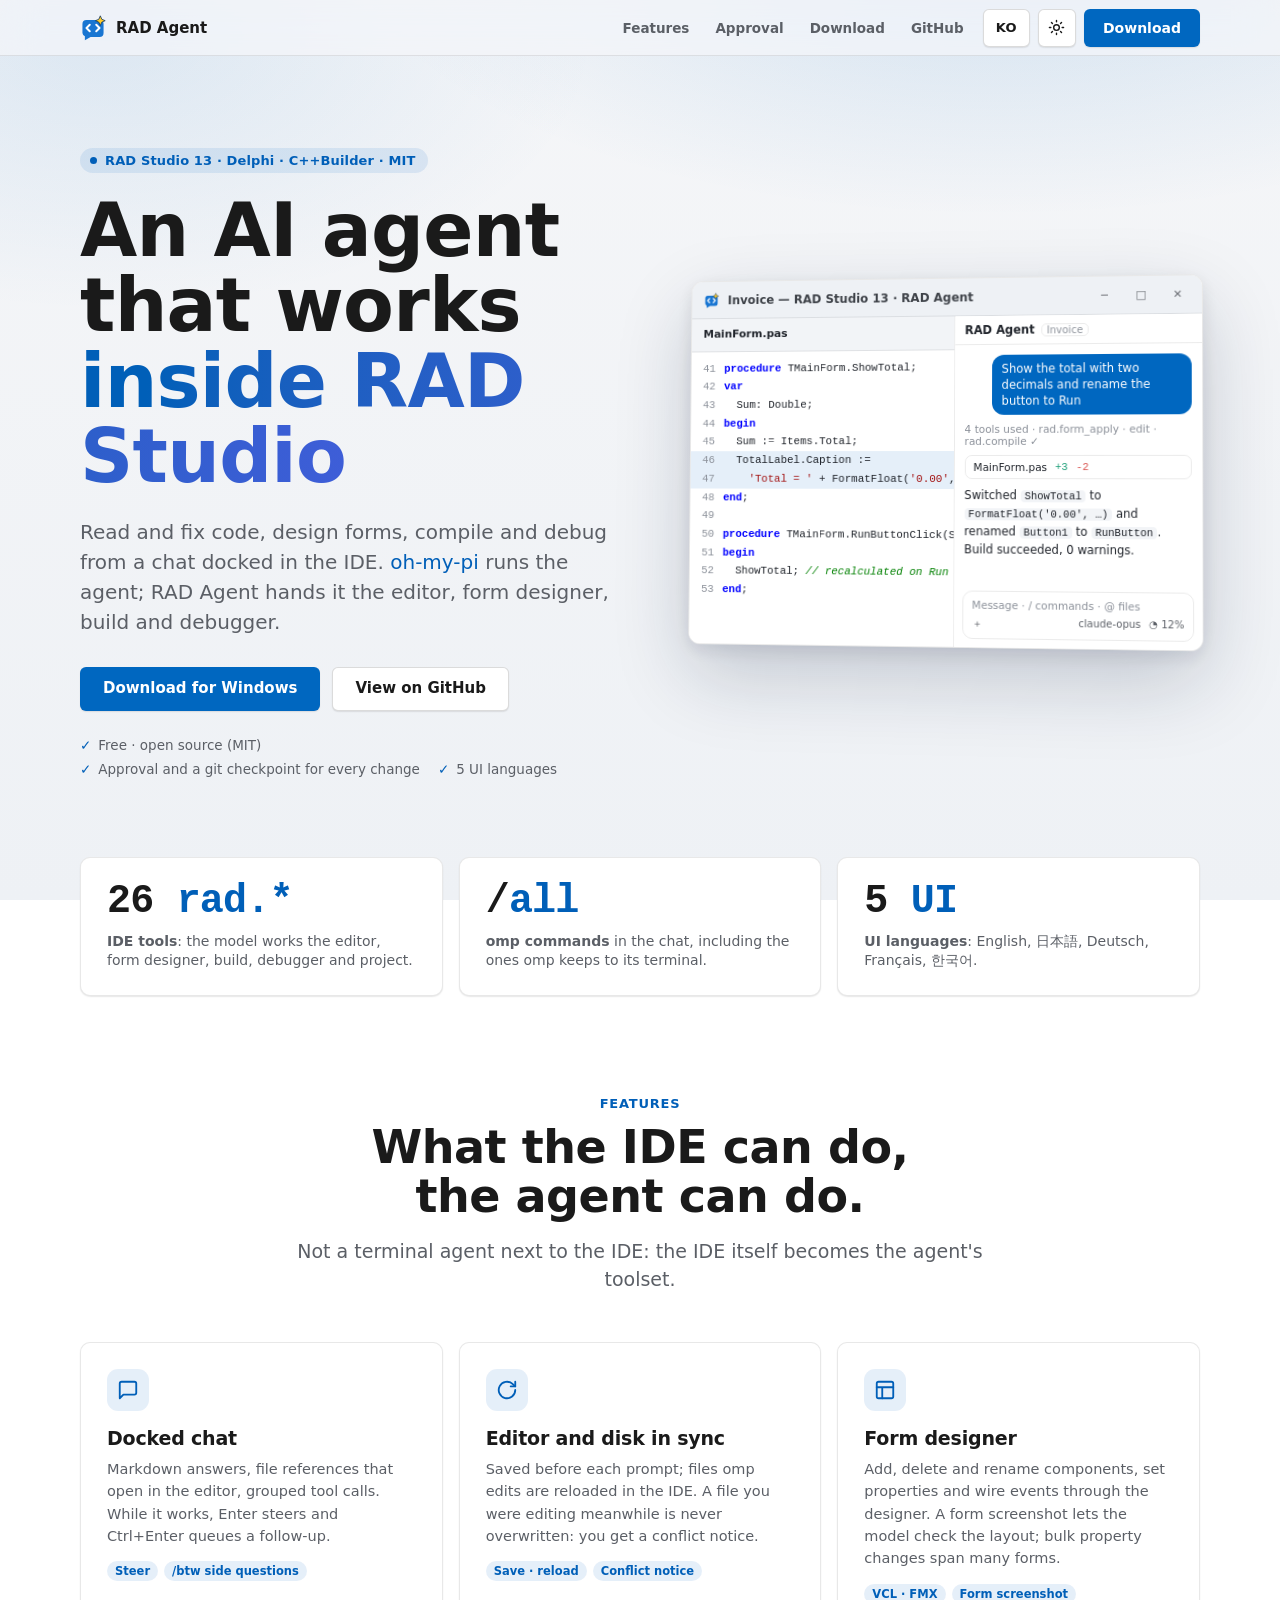
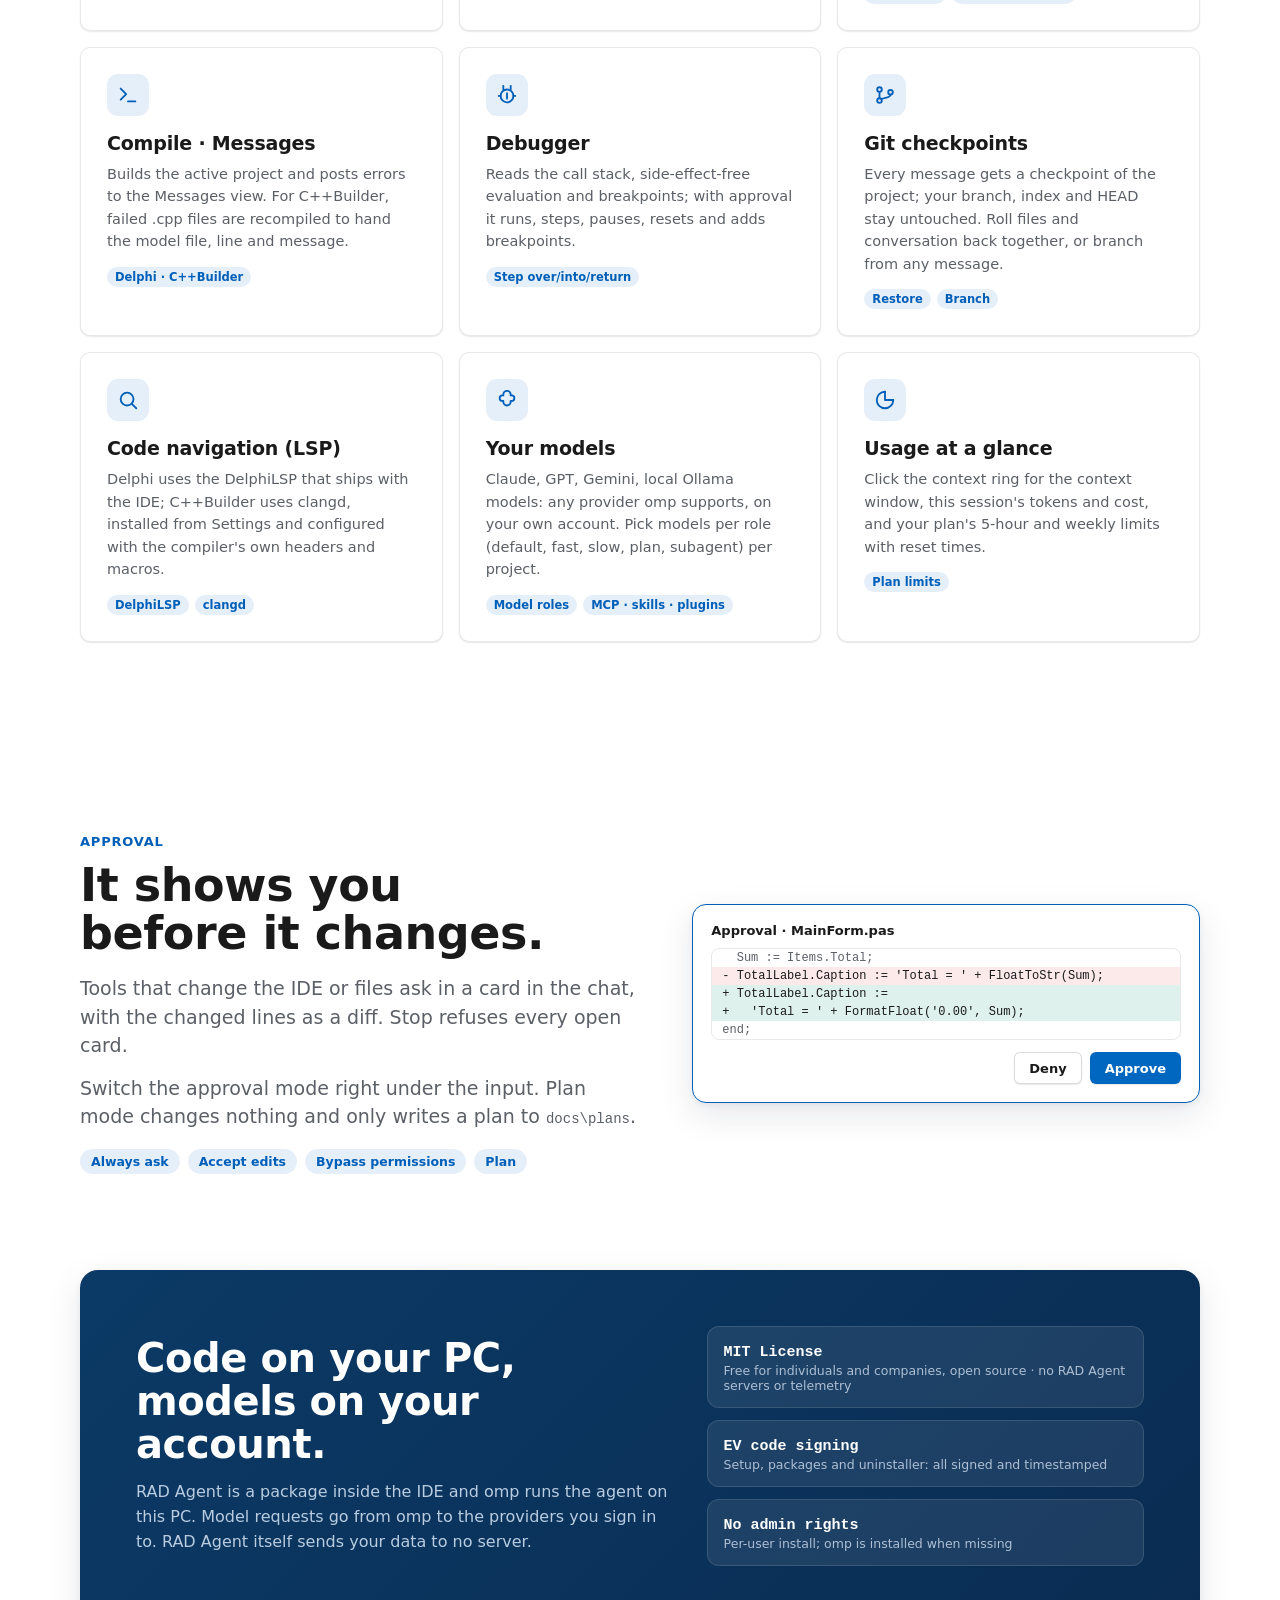
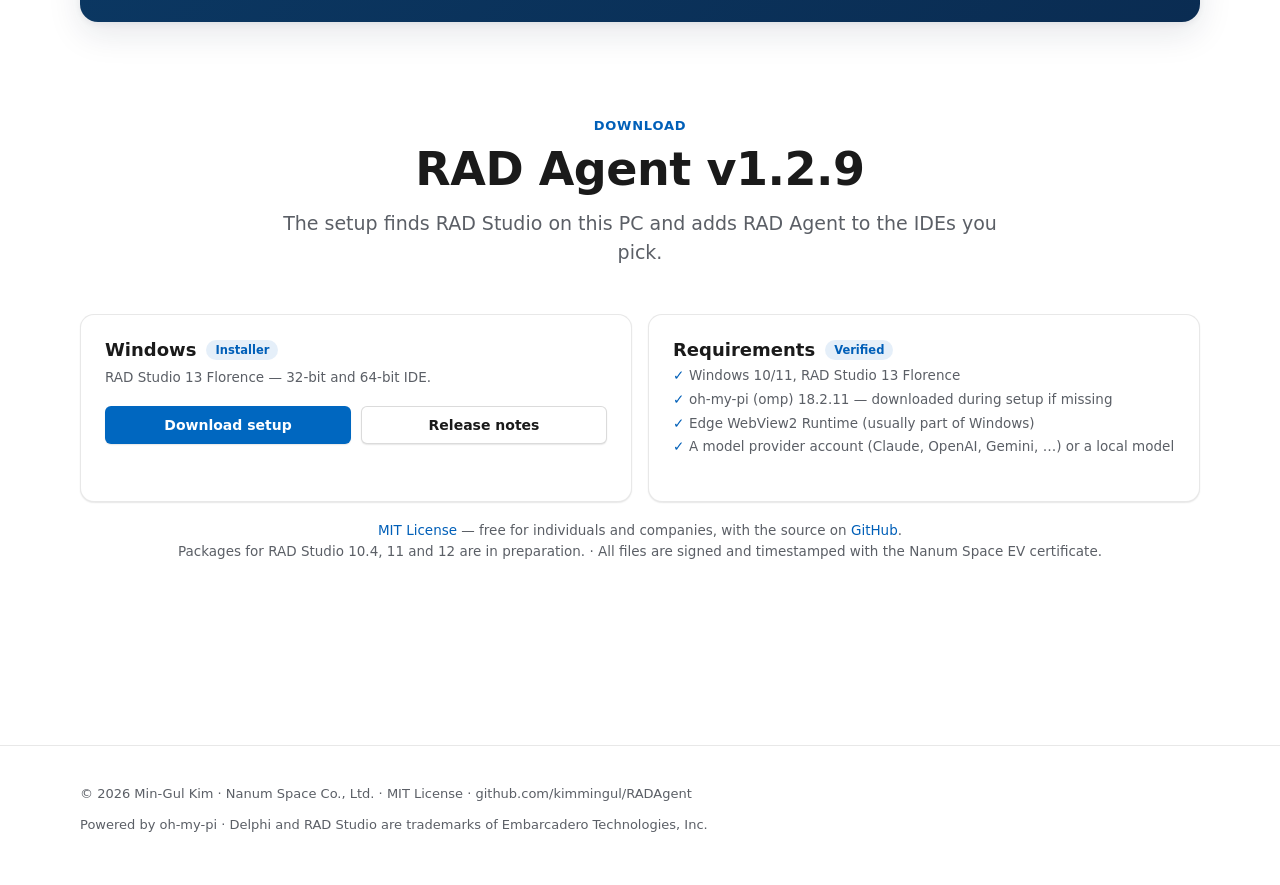
==== site/index.html @ f9220d80 "site: v1.2.9 download" ====
<!doctype html>
<html lang="ko">
<head>
  <meta charset="utf-8">
  <meta name="viewport" content="width=device-width, initial-scale=1">
  <title>RAD Agent — AI coding agent for RAD Studio</title>
  <meta name="description" content="RAD Studio IDE에 도킹되는 AI 코딩 에이전트. Delphi·C++Builder 코드, 폼 디자이너, 컴파일, 디버거를 채팅으로.">
  <meta property="og:title" content="RAD Agent — an agentic coding assistant for Delphi, powered by oh-my-pi">
  <meta property="og:description" content="An AI agent docked in RAD Studio: code, forms, build and debugger from one chat, with approval and git checkpoints.">
  <meta property="og:type" content="website">
  <link rel="icon" href="icon.svg" type="image/svg+xml">
  <style>
    :root {
      color-scheme: light dark;
      --bg: #f5f6f8;
      --bg-2: #eef1f5;
      --surface: #ffffff;
      --surface-2: #fbfcfd;
      --surface-hover: #f7f9fc;
      --text: #1a1a1a;
      --muted: #5b5f66;
      --faint: #8b9099;
      --line: rgba(0,0,0,.09);
      --line-strong: rgba(0,0,0,.14);
      --accent: #005fb8;
      --accent-2: #0067c0;
      --accent-soft: rgba(0,103,192,.10);
      --accent-glow: rgba(0,103,192,.16);
      --btn-text: #ffffff;
      --shadow-sm: 0 1px 2px rgba(0,0,0,.06), 0 1px 1px rgba(0,0,0,.04);
      --shadow: 0 12px 34px rgba(15,30,60,.10), 0 2px 6px rgba(15,30,60,.06);
      --shadow-lg: 0 30px 80px rgba(15,30,60,.20), 0 6px 18px rgba(15,30,60,.10);
      --radius-card: 10px;
      --radius-btn: 6px;
      --win-bg: #ffffff;
      --win-bar: #eef1f5;
      --win-grid: #ffffff;
      --win-head: #f2f4f7;
      --win-alt: #f8fafc;
      --win-text: #20242b;
      --win-line: rgba(0,0,0,.08);
      --code-kw: #0000ff; --code-str: #a31515; --code-cm: #008000;
      --mono: "Cascadia Code", "Cascadia Mono", "Consolas", ui-monospace, monospace;
      --sans: "Segoe UI Variable Display", "Segoe UI Variable", "Segoe UI", system-ui, "Malgun Gothic", sans-serif;
      --sans-text: "Segoe UI Variable Text", "Segoe UI Variable", "Segoe UI", system-ui, "Malgun Gothic", sans-serif;
    }
    :root[data-theme="light"] {
      color-scheme: light;
      --bg: #f5f6f8; --bg-2: #eef1f5;
      --surface: #ffffff; --surface-2: #fbfcfd; --surface-hover: #f7f9fc;
      --text: #1a1a1a; --muted: #5b5f66; --faint: #8b9099;
      --line: rgba(0,0,0,.09); --line-strong: rgba(0,0,0,.14);
      --accent: #005fb8; --accent-2: #0067c0; --accent-soft: rgba(0,103,192,.10); --accent-glow: rgba(0,103,192,.16);
      --btn-text: #ffffff;
      --shadow-sm: 0 1px 2px rgba(0,0,0,.06), 0 1px 1px rgba(0,0,0,.04);
      --shadow: 0 12px 34px rgba(15,30,60,.10), 0 2px 6px rgba(15,30,60,.06);
      --shadow-lg: 0 30px 80px rgba(15,30,60,.20), 0 6px 18px rgba(15,30,60,.10);
      --win-bg: #ffffff; --win-bar: #eef1f5; --win-grid: #ffffff; --win-head: #f2f4f7;
      --win-alt: #f8fafc; --win-text: #20242b; --win-line: rgba(0,0,0,.08);
    }
    @media (prefers-color-scheme: dark) {
      :root {
        --bg: #1b1b1d; --bg-2: #161618;
        --surface: #2a2b2e; --surface-2: #2f3033; --surface-hover: #34363a;
        --text: #f3f4f6; --muted: #b6bbc4; --faint: #7e858f;
        --line: rgba(255,255,255,.09); --line-strong: rgba(255,255,255,.16);
        --accent: #60cdff; --accent-2: #4cc2ff; --accent-soft: rgba(96,205,255,.12);
        --accent-glow: rgba(76,194,255,.14); --btn-text: #06223a;
        --shadow-sm: 0 1px 2px rgba(0,0,0,.4);
        --shadow: 0 14px 40px rgba(0,0,0,.5);
        --shadow-lg: 0 36px 90px rgba(0,0,0,.7);
        --win-bg: #232427; --win-bar: #2c2d31; --win-grid: #1f2023; --win-head: #2a2b2f;
        --win-alt: #25262a; --win-text: #e8eaed; --win-line: rgba(255,255,255,.08);
      }
    }
    :root[data-theme="dark"] {
      color-scheme: dark;
      --bg: #1b1b1d; --bg-2: #161618;
      --surface: #2a2b2e; --surface-2: #2f3033; --surface-hover: #34363a;
      --text: #f3f4f6; --muted: #b6bbc4; --faint: #7e858f;
      --line: rgba(255,255,255,.09); --line-strong: rgba(255,255,255,.16);
      --accent: #60cdff; --accent-2: #4cc2ff; --accent-soft: rgba(96,205,255,.12);
      --accent-glow: rgba(76,194,255,.14); --btn-text: #06223a;
      --shadow-sm: 0 1px 2px rgba(0,0,0,.4);
      --shadow: 0 14px 40px rgba(0,0,0,.5);
      --shadow-lg: 0 36px 90px rgba(0,0,0,.7);
      --win-bg: #232427; --win-bar: #2c2d31; --win-grid: #1f2023; --win-head: #2a2b2f;
      --win-alt: #25262a; --win-text: #e8eaed; --win-line: rgba(255,255,255,.08);
    }

    * { box-sizing: border-box; }
    html { scroll-behavior: smooth; }
    body {
      margin: 0;
      font-family: var(--sans-text);
      color: var(--text);
      background:
        radial-gradient(1100px 480px at 78% -8%, var(--accent-glow), transparent 60%),
        radial-gradient(900px 500px at 8% 4%, var(--accent-soft), transparent 55%),
        linear-gradient(180deg, var(--bg) 0%, var(--bg-2) 100%);
      background-attachment: fixed;
      -webkit-font-smoothing: antialiased;
      text-rendering: optimizeLegibility;
    }
    a { color: var(--accent); text-decoration: none; }
    a:hover { text-decoration: underline; }
    :focus-visible { outline: 2px solid var(--accent); outline-offset: 2px; border-radius: 4px; }
    h1, h2, h3 { font-family: var(--sans); letter-spacing: -.01em; }

    .wrap { width: min(1120px, calc(100% - 40px)); margin: 0 auto; }

    /* ---- nav ---- */
    .nav {
      position: sticky; top: 0; z-index: 30; height: 56px;
      display: flex; align-items: center;
      background: color-mix(in srgb, var(--bg) 72%, transparent);
      backdrop-filter: saturate(160%) blur(20px);
      -webkit-backdrop-filter: saturate(160%) blur(20px);
      border-bottom: 1px solid var(--line);
    }
    .nav .wrap { display: flex; align-items: center; justify-content: space-between; gap: 16px; }
    .brand { display: inline-flex; align-items: center; gap: 10px; color: var(--text); font-weight: 650; font-size: 15px; }
    .brand:hover { text-decoration: none; }
    .logo { width: 26px; height: 26px; border-radius: 7px; box-shadow: var(--shadow-sm); display: block; }
    .nav-right { display: flex; align-items: center; gap: 8px; }
    .nav-links { display: flex; align-items: center; gap: 4px; }
    .nav-links a { color: var(--muted); font-size: 13.5px; font-weight: 550; padding: 7px 11px; border-radius: var(--radius-btn); }
    .nav-links a:hover { color: var(--text); background: var(--surface-hover); text-decoration: none; }

    .btn {
      display: inline-flex; align-items: center; justify-content: center; gap: 8px;
      height: 38px; padding: 0 18px; border-radius: var(--radius-btn);
      font-family: var(--sans-text); font-size: 14px; font-weight: 600; line-height: 1;
      border: 1px solid transparent; cursor: pointer; white-space: nowrap;
      transition: background .14s ease, border-color .14s ease, transform .1s ease, box-shadow .14s ease;
    }
    .btn-accent { background: var(--accent-2); color: var(--btn-text); box-shadow: var(--shadow-sm); }
    .btn-accent:hover { background: color-mix(in srgb, var(--accent-2) 88%, #000 12%); text-decoration: none; }
    .btn-accent:active { transform: translateY(1px); }
    .btn-ghost { background: var(--surface); color: var(--text); border-color: var(--line-strong); box-shadow: var(--shadow-sm); }
    .btn-ghost:hover { background: var(--surface-hover); text-decoration: none; }
    .icon-btn {
      width: 38px; height: 38px; padding: 0; border-radius: var(--radius-btn);
      background: var(--surface); border: 1px solid var(--line-strong); color: var(--text);
      display: inline-grid; place-items: center; cursor: pointer; box-shadow: var(--shadow-sm);
    }
    .icon-btn:hover { background: var(--surface-hover); }
    .icon-btn svg { width: 17px; height: 17px; }
    .icon-btn .moon { display: none; }
    :root[data-theme="dark"] .icon-btn .sun, .icon-btn .sun { display: block; }
    :root[data-theme="dark"] .icon-btn .moon { display: none; }
    @media (prefers-color-scheme: dark) { .icon-btn .sun { display: none; } .icon-btn .moon { display: block; } }
    :root[data-theme="light"] .icon-btn .sun { display: block; }
    :root[data-theme="light"] .icon-btn .moon { display: none; }
    :root[data-theme="dark"] .icon-btn .moon { display: block; }
    :root[data-theme="dark"] .icon-btn .sun { display: none; }

    .lang-btn { width: auto; padding: 0 12px; font-family: var(--sans-text); font-size: 13px; font-weight: 700; letter-spacing: .03em; }

    /* ---- hero ---- */
    .hero { padding: clamp(48px, 8vw, 92px) 0 clamp(40px, 6vw, 72px); }
    .hero .wrap { display: grid; grid-template-columns: minmax(0, 1.02fr) minmax(0, .98fr); gap: clamp(32px, 5vw, 64px); align-items: center; }
    .eyebrow {
      display: inline-flex; align-items: center; gap: 8px; margin: 0 0 20px;
      padding: 5px 12px 5px 10px; border-radius: 999px;
      background: var(--accent-soft); color: var(--accent);
      font-size: 13px; font-weight: 650; letter-spacing: .01em;
    }
    .eyebrow .pulse { width: 7px; height: 7px; border-radius: 50%; background: var(--accent); box-shadow: 0 0 0 0 var(--accent-glow); }
    h1 { margin: 0; font-size: clamp(40px, 6.4vw, 74px); line-height: 1.02; font-weight: 700; }
    h1 .grad { background: linear-gradient(96deg, var(--accent) 10%, color-mix(in srgb, var(--accent) 55%, #8a5cff) 100%); -webkit-background-clip: text; background-clip: text; color: transparent; }
    .lede { margin: 22px 0 0; max-width: 560px; color: var(--muted); font-size: clamp(17px, 1.7vw, 20px); line-height: 1.5; font-weight: 450; }
    .hero-actions { display: flex; flex-wrap: wrap; gap: 12px; margin-top: 30px; }
    .hero-actions .btn { height: 44px; padding: 0 22px; font-size: 15px; }
    .chips { display: flex; flex-wrap: wrap; gap: 8px 18px; margin-top: 26px; color: var(--muted); font-size: 13.5px; }
    .chips span { display: inline-flex; align-items: center; gap: 7px; }
    .chips .tick { color: var(--accent); font-weight: 700; }

    /* ---- stats band ---- */
    .stats { padding: 8px 0 4px; }
    .stats .wrap { display: grid; grid-template-columns: repeat(3, 1fr); gap: 16px; }
    .stat { background: var(--surface); border: 1px solid var(--line); border-radius: var(--radius-card); padding: 24px 26px; box-shadow: var(--shadow-sm); }
    .stat .big { font-family: var(--mono); font-size: clamp(28px, 3.4vw, 40px); font-weight: 600; line-height: 1; letter-spacing: -.02em; }
    .stat .big em { font-style: normal; color: var(--accent); }
    .stat .cap { margin-top: 10px; color: var(--muted); font-size: 14px; line-height: 1.4; }

    /* ---- sections ---- */
    .section { padding: clamp(56px, 8vw, 96px) 0; }
    .sec-head { max-width: 720px; margin: 0 0 clamp(32px, 4vw, 48px); }
    .sec-head.center { margin-left: auto; margin-right: auto; text-align: center; }
    .sec-eyebrow { color: var(--accent); font-size: 13px; font-weight: 650; letter-spacing: .06em; text-transform: uppercase; margin: 0 0 12px; }
    .sec-title { margin: 0; font-size: clamp(28px, 4vw, 46px); line-height: 1.06; font-weight: 700; }
    .sec-lede { margin: 16px 0 0; color: var(--muted); font-size: clamp(16px, 1.7vw, 19px); line-height: 1.5; }

    .features { display: grid; grid-template-columns: repeat(3, 1fr); gap: 16px; }
    .card {
      position: relative; background: var(--surface); border: 1px solid var(--line);
      border-radius: var(--radius-card); padding: 26px; box-shadow: var(--shadow-sm);
      transition: transform .18s ease, box-shadow .18s ease, border-color .18s ease;
    }
    .card:hover { transform: translateY(-3px); box-shadow: var(--shadow); border-color: var(--line-strong); }
    .card .ico { width: 42px; height: 42px; border-radius: 11px; display: grid; place-items: center; background: var(--accent-soft); color: var(--accent); margin-bottom: 16px; }
    .card .ico svg { width: 22px; height: 22px; }
    .card h3 { margin: 0 0 9px; font-size: 19px; font-weight: 650; }
    .card p { margin: 0; color: var(--muted); font-size: 14.5px; line-height: 1.55; }
    .card .tags { margin-top: 14px; display: flex; flex-wrap: wrap; gap: 6px; }
    .card .tags b { font-weight: 600; font-size: 11.5px; color: var(--accent); background: var(--accent-soft); padding: 3px 8px; border-radius: 999px; }
    .card.span2 { grid-column: span 2; }

    /* local band */
    .band { background: linear-gradient(135deg, #0b3a66, #0a2c52); color: #eaf2fb; border-radius: 18px; padding: clamp(34px, 5vw, 56px); display: grid; grid-template-columns: 1.1fr .9fr; gap: 36px; align-items: center; box-shadow: var(--shadow); }
    :root[data-theme="dark"] .band, .band { }
    @media (prefers-color-scheme: dark) { .band { background: linear-gradient(135deg, #15324f, #0e2236); } }
    :root[data-theme="dark"] .band { background: linear-gradient(135deg, #15324f, #0e2236); }
    .band h2 { margin: 0; font-size: clamp(26px, 3.4vw, 40px); line-height: 1.08; color: #fff; }
    .band p { margin: 14px 0 0; color: #b9cce0; font-size: 16px; line-height: 1.55; }
    .band .ministats { display: grid; gap: 12px; }
    .band .ms { background: rgba(255,255,255,.08); border: 1px solid rgba(255,255,255,.12); border-radius: 12px; padding: 14px 16px; }
    .band .ms b { font-family: var(--mono); font-size: 15px; color: #fff; }
    .band .ms span { display: block; color: #aebfd4; font-size: 12.5px; margin-top: 2px; }

    /* download */
    .dl-grid { display: grid; grid-template-columns: 1fr 1fr; gap: 16px; }
    .dl {
      background: var(--surface); border: 1px solid var(--line); border-radius: 14px; padding: 24px;
      box-shadow: var(--shadow-sm); transition: border-color .18s ease, box-shadow .18s ease;
    }
    .dl:hover { border-color: var(--line-strong); box-shadow: var(--shadow); }
    .dl .arch { display: flex; align-items: center; gap: 10px; }
    .dl .archname { font-size: 18px; font-weight: 650; }
    .dl .pill { font-size: 11.5px; font-weight: 600; color: var(--accent); background: var(--accent-soft); padding: 3px 9px; border-radius: 999px; }
    .dl .for { margin: 8px 0 18px; color: var(--muted); font-size: 13.5px; line-height: 1.45; }
    .dl .row { display: flex; gap: 10px; flex-wrap: wrap; }
    .dl .row .btn { flex: 1; min-width: 130px; }
    .dl-note { margin-top: 18px; color: var(--muted); font-size: 13.5px; line-height: 1.6; text-align: center; }
    .dl-note code { font-family: var(--mono); background: var(--surface-2); border: 1px solid var(--line); padding: 1px 6px; border-radius: 5px; font-size: 12.5px; }

    footer { padding: 40px 0 56px; border-top: 1px solid var(--line); margin-top: clamp(40px, 6vw, 72px); }
    footer .wrap { display: flex; justify-content: space-between; gap: 16px; flex-wrap: wrap; color: var(--muted); font-size: 13px; }
    footer a { color: var(--muted); }

    /* reveal */
    .reveal { opacity: 0; transform: translateY(16px); transition: opacity .6s ease, transform .6s ease; }
    .reveal.in { opacity: 1; transform: none; }

    @media (max-width: 900px) {
      .hero .wrap { grid-template-columns: 1fr; }
      .mock { transform: none; order: -1; }
      .mock:hover { transform: none; }
      .features { grid-template-columns: 1fr 1fr; }
      .card.span2 { grid-column: auto; }
      .pivot, .band { grid-template-columns: 1fr; }
      .stats .wrap { grid-template-columns: 1fr; }
    }
    @media (max-width: 600px) {
      .features { grid-template-columns: 1fr; }
      .dl-grid { grid-template-columns: 1fr; }
      .nav-links { display: none; }
    }
    @media (prefers-reduced-motion: reduce) {
      html { scroll-behavior: auto; }
      .reveal { opacity: 1; transform: none; transition: none; }
      .mock { transform: none !important; }
    }
  
    :lang(ko) body { word-break: keep-all; overflow-wrap: anywhere; }
    .logo, .ic { box-shadow: none; } .logo svg, .ic svg { width: 100%; height: 100%; display: block; }
    /* ---- IDE mock (signature) ---- */
    .mock { width: 100%; border-radius: 12px; background: var(--win-bg); box-shadow: var(--shadow-lg); border: 1px solid var(--line); overflow: hidden; transform: perspective(1600px) rotateY(-7deg) rotateX(2deg); transition: transform .5s cubic-bezier(.2,.7,.2,1); }
    .mock:hover { transform: perspective(1600px) rotateY(-2deg) rotateX(1deg); }
    .titlebar { height: 38px; display: flex; align-items: center; gap: 9px; padding: 0 6px 0 12px; background: var(--win-bar); border-bottom: 1px solid var(--win-line); }
    .titlebar .ic { width: 16px; height: 16px; }
    .titlebar .ttl { font-size: 12px; font-weight: 600; color: var(--win-text); opacity: .85; }
    .caption { margin-left: auto; display: flex; }
    .caption i { width: 36px; height: 30px; display: grid; place-items: center; color: var(--win-text); opacity: .65; font-style: normal; font-size: 11px; }
    .ide { display: grid; grid-template-columns: 1.05fr .95fr; min-height: 330px; }
    .editor { background: var(--win-grid); border-right: 1px solid var(--win-line); font-family: var(--mono); font-size: 11px; line-height: 1.7; color: var(--win-text); padding: 10px 0; overflow: hidden; }
    .editor .tab { font-family: var(--sans-text); font-size: 11px; font-weight: 600; margin: -10px 0 8px; padding: 7px 12px; border-bottom: 1px solid var(--win-line); background: var(--win-head); }
    .editor .ln { display: block; padding: 0 12px; white-space: pre; }
    .editor .ln b { display: inline-block; width: 22px; color: var(--faint); font-weight: 400; }
    .editor .hl { background: var(--accent-soft); }
    @media (prefers-color-scheme: dark) { :root:not([data-theme="light"]) { --code-kw: #569cd6; --code-str: #ce9178; --code-cm: #6a9955; } }
    :root[data-theme="dark"] { --code-kw: #569cd6; --code-str: #ce9178; --code-cm: #6a9955; }
    .kw { color: var(--code-kw); font-weight: 600; } .st { color: var(--code-str); } .cm { color: var(--code-cm); font-style: italic; }
    .chat { background: var(--win-bg); display: flex; flex-direction: column; font-size: 11.5px; color: var(--win-text); }
    .chat .head { display: flex; align-items: center; gap: 6px; padding: 7px 10px; border-bottom: 1px solid var(--win-line); font-weight: 650; font-size: 11.5px; }
    .chat .head .chip { font-weight: 500; font-size: 10px; color: var(--faint); border: 1px solid var(--win-line); border-radius: 5px; padding: 0 5px; }
    .chat .log { flex: 1; padding: 10px; display: flex; flex-direction: column; gap: 8px; }
    .bubble { align-self: flex-end; background: var(--accent-2); color: var(--btn-text); padding: 6px 10px; border-radius: 12px; max-width: 88%; line-height: 1.4; }
    .toolrow { color: var(--faint); font-size: 10.5px; }
    .answer { line-height: 1.5; }
    .answer code { font-family: var(--mono); font-size: 10.5px; background: var(--win-head); padding: 0 4px; border-radius: 4px; }
    .filecard { border: 1px solid var(--win-line); border-radius: 7px; padding: 5px 8px; display: flex; gap: 8px; font-size: 10.5px; }
    .filecard .add { color: #1b9e77; font-family: var(--mono); } .filecard .del { color: #d9534f; font-family: var(--mono); }
    .composer { margin: 8px; border: 1px solid var(--win-line); border-radius: 10px; padding: 7px 9px; color: var(--faint); font-size: 10.5px; }
    .composer .row2 { display: flex; gap: 8px; margin-top: 6px; color: var(--muted); font-size: 10px; }
    .composer .row2 .sp { flex: 1; }

    /* approval showcase */
    .show { display: grid; grid-template-columns: 1.05fr .95fr; gap: clamp(28px, 4vw, 52px); align-items: center; }
    .approval { background: var(--surface); border: 1px solid var(--accent); border-radius: 14px; box-shadow: var(--shadow); padding: 18px; font-size: 13px; }
    .approval .t { font-weight: 650; margin-bottom: 10px; }
    .diff { font-family: var(--mono); font-size: 12px; border: 1px solid var(--line); border-radius: 8px; overflow: hidden; }
    .diff div { padding: 2px 10px; white-space: pre; }
    .diff .d { background: rgba(217,83,79,.12); } .diff .a { background: rgba(27,158,119,.14); } .diff .c { color: var(--muted); }
    .approval .acts { display: flex; gap: 8px; justify-content: flex-end; margin-top: 12px; }
    .approval .acts .btn { height: 32px; padding: 0 14px; font-size: 13px; }
    .modes { display: flex; flex-wrap: wrap; gap: 8px; margin-top: 18px; }
    .modes b { font-size: 12.5px; font-weight: 600; color: var(--accent); background: var(--accent-soft); padding: 5px 11px; border-radius: 999px; }
    .req { list-style: none; padding: 0; margin: 4px 0 18px; color: var(--muted); font-size: 13.5px; line-height: 1.75; }
    .req li::before { content: "✓ "; color: var(--accent); font-weight: 700; }
    @media (max-width: 900px) { .show { grid-template-columns: 1fr; } .ide { grid-template-columns: 1fr; } .editor { display: none; } }
  </style>
</head>
<body id="top">
  <nav class="nav">
    <div class="wrap">
      <a class="brand" href="#top">
        <span class="logo"><svg viewBox="0 0 32 32" aria-hidden="true"><path fill="#1976d2" d="M8 6h16a5 5 0 0 1 5 5v11a5 5 0 0 1-5 5H13l-7 4v-5a5 5 0 0 1-3-4V11a5 5 0 0 1 5-5Z"/><path fill="none" stroke="#fff" stroke-width="2.5" stroke-linecap="round" stroke-linejoin="round" d="m12 12-4 4 4 4m8-8 4 4-4 4"/><path fill="#ffca28" stroke="#153b61" stroke-width="1" stroke-linejoin="round" d="m25 1 1.8 4.2L31 7l-4.2 1.8L25 13l-1.8-4.2L19 7l4.2-1.8Z"/></svg></span>
        <span>RAD Agent</span>
      </a>
      <div class="nav-right">
        <div class="nav-links">
          <a href="#features" data-i18n="nav.features">기능</a>
          <a href="#approval" data-i18n="nav.approval">승인</a>
          <a href="#download" data-i18n="nav.download">다운로드</a>
          <a href="https://github.com/kimmingul/RADAgent">GitHub</a>
        </div>
        <button class="icon-btn lang-btn" id="lang" type="button" aria-label="한국어/English" title="Language">EN</button>
        <button class="icon-btn" id="theme" type="button" aria-label="라이트/다크 전환" title="Theme">
          <svg class="sun" viewBox="0 0 24 24" fill="none" stroke="currentColor" stroke-width="2" stroke-linecap="round"><circle cx="12" cy="12" r="4"/><path d="M12 2v2M12 20v2M4.9 4.9l1.4 1.4M17.7 17.7l1.4 1.4M2 12h2M20 12h2M4.9 19.1l1.4-1.4M17.7 6.3l1.4-1.4"/></svg>
          <svg class="moon" viewBox="0 0 24 24" fill="currentColor"><path d="M21 12.8A9 9 0 1 1 11.2 3a7 7 0 0 0 9.8 9.8z"/></svg>
        </button>
        <a class="btn btn-accent" href="#download" data-i18n="nav.dlbtn">다운로드</a>
      </div>
    </div>
  </nav>

  <main>
    <section class="hero">
      <div class="wrap">
        <div>
          <p class="eyebrow"><span class="pulse"></span> <span data-i18n="hero.eyebrow">RAD Studio 13 · Delphi · C++Builder · MIT</span></p>
          <h1 data-i18n="hero.title">RAD Studio 안의<br><span class="grad">AI 에이전트</span></h1>
          <p class="lede" data-i18n="hero.lede">IDE에 도킹된 채팅에서 코드를 읽고 고치고, 폼을 디자인하고, 컴파일하고, 디버깅합니다. 에이전트는 <a href="https://github.com/can1357/oh-my-pi">oh-my-pi</a>가 돌리고, RAD Agent는 에디터·폼 디자이너·빌드·디버거를 그 손에 쥐여 줍니다.</p>
          <div class="hero-actions">
            <a class="btn btn-accent" href="#download" data-i18n="hero.dl">Windows용 다운로드</a>
            <a class="btn btn-ghost" href="https://github.com/kimmingul/RADAgent" data-i18n="hero.github">GitHub에서 보기</a>
          </div>
          <div class="chips">
            <span><b class="tick">✓</b> <span data-i18n="hero.chip1">무료 · 오픈소스 (MIT)</span></span>
            <span><b class="tick">✓</b> <span data-i18n="hero.chip2">변경마다 승인과 git 체크포인트</span></span>
            <span><b class="tick">✓</b> <span data-i18n="hero.chip3">5개 언어 화면</span></span>
          </div>
        </div>

        <div class="mock" aria-hidden="true">
          <div class="titlebar">
            <span class="ic"><svg viewBox="0 0 32 32" aria-hidden="true"><path fill="#1976d2" d="M8 6h16a5 5 0 0 1 5 5v11a5 5 0 0 1-5 5H13l-7 4v-5a5 5 0 0 1-3-4V11a5 5 0 0 1 5-5Z"/><path fill="none" stroke="#fff" stroke-width="2.5" stroke-linecap="round" stroke-linejoin="round" d="m12 12-4 4 4 4m8-8 4 4-4 4"/><path fill="#ffca28" stroke="#153b61" stroke-width="1" stroke-linejoin="round" d="m25 1 1.8 4.2L31 7l-4.2 1.8L25 13l-1.8-4.2L19 7l4.2-1.8Z"/></svg></span>
            <span class="ttl">Invoice — RAD Studio 13 · RAD Agent</span>
            <span class="caption"><i>&#9472;</i><i>&#9633;</i><i>&#10005;</i></span>
          </div>
          <div class="ide">
            <div class="editor">
              <div class="tab">MainForm.pas</div>
              <span class="ln"><b>41</b><span class="kw">procedure</span> TMainForm.ShowTotal;</span>
              <span class="ln"><b>42</b><span class="kw">var</span></span>
              <span class="ln"><b>43</b>  Sum: Double;</span>
              <span class="ln"><b>44</b><span class="kw">begin</span></span>
              <span class="ln"><b>45</b>  Sum := Items.Total;</span>
              <span class="ln hl"><b>46</b>  TotalLabel.Caption :=</span>
              <span class="ln hl"><b>47</b>    <span class="st">'Total = '</span> + FormatFloat(<span class="st">'0.00'</span>, Sum);</span>
              <span class="ln"><b>48</b><span class="kw">end</span>;</span>
              <span class="ln"><b>49</b></span>
              <span class="ln"><b>50</b><span class="kw">procedure</span> TMainForm.RunButtonClick(Sender: TObject);</span>
              <span class="ln"><b>51</b><span class="kw">begin</span></span>
              <span class="ln"><b>52</b>  ShowTotal; <span class="cm">// recalculated on Run</span></span>
              <span class="ln"><b>53</b><span class="kw">end</span>;</span>
            </div>
            <div class="chat">
              <div class="head">RAD Agent <span class="chip">Invoice</span></div>
              <div class="log">
                <div class="bubble" data-i18n="mock.user">합계를 소수 둘째 자리까지 보여 주고, 버튼 이름을 Run으로 바꿔 줘</div>
                <div class="toolrow" data-i18n="mock.tools">도구 4개 사용 · rad.form_apply · edit · rad.compile ✓</div>
                <div class="filecard"><span>MainForm.pas</span><span class="add">+3</span><span class="del">-2</span></div>
                <div class="answer" data-i18n="mock.answer"><code>ShowTotal</code>을 <code>FormatFloat('0.00', …)</code>로 바꾸고 <code>Button1</code>을 <code>RunButton</code>으로 이름을 바꿨습니다. 빌드 성공, 경고 0개.</div>
              </div>
              <div class="composer"><span data-i18n="mock.input">메시지 입력 · / 명령 · @ 파일</span>
                <div class="row2"><span>＋</span><span class="sp"></span><span>claude-opus</span><span>◔ 12%</span></div>
              </div>
            </div>
          </div>
        </div>
      </div>
    </section>

    <section class="stats">
      <div class="wrap">
        <div class="stat reveal"><div class="big">26<em> rad.*</em></div><div class="cap" data-i18n="stat1.cap"><b>IDE 도구</b>: 에디터, 폼 디자이너, 빌드, 디버거, 프로젝트를 모델이 직접 다룹니다.</div></div>
        <div class="stat reveal"><div class="big">/<em>all</em></div><div class="cap" data-i18n="stat2.cap"><b>omp 명령</b>을 채팅에서. 터미널 전용 명령도 RAD Agent가 받아 처리합니다.</div></div>
        <div class="stat reveal"><div class="big">5<em> UI</em></div><div class="cap" data-i18n="stat3.cap"><b>화면 언어</b>: English, 日本語, Deutsch, Français, 한국어.</div></div>
      </div>
    </section>

    <section id="features" class="section">
      <div class="wrap">
        <div class="sec-head center reveal">
          <p class="sec-eyebrow" data-i18n="feat.eyebrow">기능</p>
          <h2 class="sec-title" data-i18n="feat.title">IDE가 하는 일을<br>에이전트도 합니다.</h2>
          <p class="sec-lede" data-i18n="feat.lede">터미널 에이전트를 IDE 옆에 띄우는 것이 아니라, IDE의 기능을 에이전트 도구로 엽니다.</p>
        </div>
        <div class="features">
          <article class="card reveal">
            <div class="ico"><svg viewBox="0 0 24 24" fill="none" stroke="currentColor" stroke-width="2" stroke-linecap="round" stroke-linejoin="round"><path d="M21 15a2 2 0 0 1-2 2H7l-4 4V5a2 2 0 0 1 2-2h14a2 2 0 0 1 2 2z"/></svg></div>
            <h3 data-i18n="f1.h">도킹 채팅</h3>
            <p data-i18n="f1.p">마크다운 답, 누르면 에디터가 열리는 파일 위치, 묶어서 보이는 도구 호출. 작업 중에도 Enter로 끼워 넣고 Ctrl+Enter로 턴 뒤에 보냅니다.</p>
            <div class="tags"><b data-i18n="f1.t1">끼워 넣기</b><b data-i18n="f1.t2">/btw 곁가지 질문</b></div>
          </article>
          <article class="card reveal">
            <div class="ico"><svg viewBox="0 0 24 24" fill="none" stroke="currentColor" stroke-width="2" stroke-linecap="round" stroke-linejoin="round"><path d="M21 12a9 9 0 1 1-3-6.7L21 8"/><path d="M21 3v5h-5"/></svg></div>
            <h3 data-i18n="f2.h">에디터와 디스크 동기화</h3>
            <p data-i18n="f2.p">보내기 전에 저장하고, omp가 고친 파일은 IDE가 다시 읽습니다. 그 사이 직접 고치던 파일은 덮어쓰지 않고 충돌로 알립니다.</p>
            <div class="tags"><b data-i18n="f2.t1">저장 · 다시 읽기</b><b data-i18n="f2.t2">충돌 알림</b></div>
          </article>
          <article class="card reveal">
            <div class="ico"><svg viewBox="0 0 24 24" fill="none" stroke="currentColor" stroke-width="2" stroke-linecap="round" stroke-linejoin="round"><rect x="3" y="3" width="18" height="18" rx="2"/><path d="M3 9h18M9 21V9"/></svg></div>
            <h3 data-i18n="f3.h">폼 디자이너</h3>
            <p data-i18n="f3.p">컴포넌트 추가·삭제·이름 변경, 속성과 이벤트 연결을 디자이너로 합니다. 폼 스크린샷으로 레이아웃을 눈으로 확인하고, 여러 폼의 속성은 한 번에 고칩니다.</p>
            <div class="tags"><b data-i18n="f3.t1">VCL · FMX</b><b data-i18n="f3.t2">폼 스크린샷</b></div>
          </article>
          <article class="card reveal">
            <div class="ico"><svg viewBox="0 0 24 24" fill="none" stroke="currentColor" stroke-width="2" stroke-linecap="round" stroke-linejoin="round"><path d="M4 17l6-6-6-6M12 19h8"/></svg></div>
            <h3 data-i18n="f4.h">컴파일 · 메시지 뷰</h3>
            <p data-i18n="f4.p">활성 프로젝트를 빌드하고 오류를 메시지 뷰에 올립니다. C++Builder는 실패한 .cpp를 다시 컴파일해 파일·줄·메시지를 모델에 돌려줍니다.</p>
            <div class="tags"><b data-i18n="f4.t1">Delphi · C++Builder</b></div>
          </article>
          <article class="card reveal">
            <div class="ico"><svg viewBox="0 0 24 24" fill="none" stroke="currentColor" stroke-width="2" stroke-linecap="round" stroke-linejoin="round"><path d="M8 2v4M16 2v4"/><rect x="5" y="6" width="14" height="14" rx="7"/><path d="M12 10v6M3 13h2M19 13h2"/></svg></div>
            <h3 data-i18n="f5.h">디버거</h3>
            <p data-i18n="f5.p">호출 스택, 부작용 없는 식 평가, 중단점 목록을 읽고, 승인하면 실행·스텝·일시 정지·종료와 중단점 추가까지 합니다.</p>
            <div class="tags"><b data-i18n="f5.t1">스텝 over/into/return</b></div>
          </article>
          <article class="card reveal">
            <div class="ico"><svg viewBox="0 0 24 24" fill="none" stroke="currentColor" stroke-width="2" stroke-linecap="round" stroke-linejoin="round"><circle cx="6" cy="6" r="2.5"/><circle cx="6" cy="18" r="2.5"/><circle cx="18" cy="9" r="2.5"/><path d="M6 8.5v7M18 11.5c0 4-6 3-10 5"/></svg></div>
            <h3 data-i18n="f6.h">git 체크포인트</h3>
            <p data-i18n="f6.p">메시지마다 보내기 직전 상태를 남깁니다. 내 브랜치·index·HEAD는 그대로. 메시지에서 파일과 대화를 함께 되돌리거나, 거기서 브랜치를 만듭니다.</p>
            <div class="tags"><b data-i18n="f6.t1">되돌리기</b><b data-i18n="f6.t2">브랜치</b></div>
          </article>
          <article class="card reveal">
            <div class="ico"><svg viewBox="0 0 24 24" fill="none" stroke="currentColor" stroke-width="2" stroke-linecap="round" stroke-linejoin="round"><circle cx="11" cy="11" r="7"/><path d="M21 21l-4.3-4.3"/></svg></div>
            <h3 data-i18n="f7.h">코드 탐색 (LSP)</h3>
            <p data-i18n="f7.p">Delphi는 IDE 설치본의 DelphiLSP를, C++Builder는 clangd를 연결합니다. clangd는 설정 창에서 받아 설치하고 컴파일러가 쓰는 헤더·매크로로 설정됩니다.</p>
            <div class="tags"><b data-i18n="f7.t1">DelphiLSP</b><b data-i18n="f7.t2">clangd</b></div>
          </article>
          <article class="card reveal">
            <div class="ico"><svg viewBox="0 0 24 24" fill="none" stroke="currentColor" stroke-width="2" stroke-linecap="round" stroke-linejoin="round"><path d="M12 2a4 4 0 0 1 4 4v1h1a3 3 0 0 1 0 6h-1v1a4 4 0 0 1-8 0v-1H7a3 3 0 0 1 0-6h1V6a4 4 0 0 1 4-4z"/></svg></div>
            <h3 data-i18n="f8.h">모델은 내가 고릅니다</h3>
            <p data-i18n="f8.p">Claude, GPT, Gemini, Ollama 로컬 모델까지 omp가 지원하는 공급자를 내 계정으로 씁니다. 역할별 모델(기본·빠른·느린·계획·하위 에이전트)도 프로젝트마다 정합니다.</p>
            <div class="tags"><b data-i18n="f8.t1">역할별 모델</b><b data-i18n="f8.t2">MCP · 스킬 · 플러그인</b></div>
          </article>
          <article class="card reveal">
            <div class="ico"><svg viewBox="0 0 24 24" fill="none" stroke="currentColor" stroke-width="2" stroke-linecap="round" stroke-linejoin="round"><path d="M12 3a9 9 0 1 0 9 9"/><path d="M12 3v9h9"/></svg></div>
            <h3 data-i18n="f9.h">사용량이 한눈에</h3>
            <p data-i18n="f9.p">컨텍스트 원을 누르면 컨텍스트 윈도우와 이 세션의 토큰·비용, 공급자 플랜의 5시간·주간 한도와 재설정 시각이 보입니다.</p>
            <div class="tags"><b data-i18n="f9.t1">플랜 한도</b></div>
          </article>
        </div>
      </div>
    </section>

    <section id="approval" class="section">
      <div class="wrap">
        <div class="show">
          <div class="reveal">
            <p class="sec-eyebrow" data-i18n="ap.eyebrow">승인</p>
            <h2 class="sec-title" data-i18n="ap.title">바꾸기 전에<br>먼저 보여 줍니다.</h2>
            <p class="sec-lede" data-i18n="ap.lede1">IDE와 파일을 바꾸는 도구는 채팅 안의 카드로 승인을 받습니다. 바뀌는 줄이 diff로 보이고, 중지를 누르면 떠 있는 카드는 모두 거부됩니다.</p>
            <p class="sec-lede" style="margin-top:14px" data-i18n="ap.lede2">승인 방식은 입력 아래에서 바로 바꿉니다. 계획 모드는 아무것도 바꾸지 않고 <code style="font-family:var(--mono);font-size:14px">docs\plans</code>에 계획서만 씁니다.</p>
            <div class="modes"><b data-i18n="ap.m1">항상 묻기</b><b data-i18n="ap.m2">쓰기 허용</b><b data-i18n="ap.m3">권한 무시</b><b data-i18n="ap.m4">계획</b></div>
          </div>
          <div class="approval reveal" aria-hidden="true">
            <div class="t" data-i18n="ap.card">승인 요청 · MainForm.pas</div>
            <div class="diff">
              <div class="c">  Sum := Items.Total;</div>
              <div class="d">- TotalLabel.Caption := 'Total = ' + FloatToStr(Sum);</div>
              <div class="a">+ TotalLabel.Caption :=</div>
              <div class="a">+   'Total = ' + FormatFloat('0.00', Sum);</div>
              <div class="c">end;</div>
            </div>
            <div class="acts"><span class="btn btn-ghost" data-i18n="ap.deny">거부</span><span class="btn btn-accent" data-i18n="ap.ok">승인</span></div>
          </div>
        </div>
      </div>
    </section>

    <section class="section" style="padding-top:0">
      <div class="wrap">
        <div class="band reveal">
          <div>
            <h2 data-i18n="band.title">코드는 PC에, 모델은 내 계정으로.</h2>
            <p data-i18n="band.p">RAD Agent는 IDE 안의 패키지이고, 에이전트는 이 PC의 omp가 돌립니다. 모델 요청은 omp가 내가 로그인한 공급자로 보냅니다. RAD Agent 자체는 어떤 서버에도 데이터를 보내지 않습니다.</p>
          </div>
          <div class="ministats">
            <div class="ms"><b>MIT License</b><span data-i18n="band.ms1s">개인·기업 모두 무료, 소스 공개 · RAD Agent 자체 서버와 텔레메트리 없음</span></div>
            <div class="ms"><b data-i18n="band.ms2b">EV 코드 서명</b><span data-i18n="band.ms2s">설치 파일 · 패키지 · 제거 프로그램 모두 서명·타임스탬프</span></div>
            <div class="ms"><b data-i18n="band.ms3b">관리자 권한 없이</b><span data-i18n="band.ms3s">사용자 단위 설치, omp는 없으면 자동 설치</span></div>
          </div>
        </div>
      </div>
    </section>

    <section id="download" class="section" style="padding-top:0">
      <div class="wrap">
        <div class="sec-head center reveal">
          <p class="sec-eyebrow" data-i18n="dl.eyebrow">다운로드</p>
          <h2 class="sec-title">RAD Agent v1.2.9</h2>
          <p class="sec-lede" data-i18n="dl.lede">설치 프로그램이 이 PC의 RAD Studio를 찾아 고른 IDE에 RAD Agent를 추가합니다.</p>
        </div>
        <div class="dl-grid">
          <div class="dl reveal">
            <div class="arch"><span class="archname">Windows</span><span class="pill" data-i18n="dl.pill">설치형</span></div>
            <p class="for" data-i18n="dl.for">RAD Studio 13 Florence — 32-bit IDE와 64-bit IDE.</p>
            <div class="row">
              <a class="btn btn-accent" id="dl-setup" href="https://github.com/kimmingul/RADAgent/releases/download/v1.2.9/RADAgent-Setup-1.2.9.0.exe" data-i18n="dl.setup">설치 파일 받기</a>
              <a class="btn btn-ghost" id="dl-notes" href="https://github.com/kimmingul/RADAgent/releases/tag/v1.2.9" data-i18n="dl.notes">릴리스 노트</a>
            </div>
          </div>
          <div class="dl reveal">
            <div class="arch"><span class="archname" data-i18n="dl.reqh">요구 사항</span><span class="pill" data-i18n="dl.reqpill">확인됨</span></div>
            <ul class="req">
              <li data-i18n="dl.r1">Windows 10/11, RAD Studio 13 Florence</li>
              <li data-i18n="dl.r2">oh-my-pi(omp) 18.2.11 — 없으면 설치 중에 받아 설치</li>
              <li data-i18n="dl.r3">Edge WebView2 런타임(Windows에 보통 포함)</li>
              <li data-i18n="dl.r4">모델 공급자 계정(Claude, OpenAI, Gemini 등) 또는 로컬 모델</li>
            </ul>
          </div>
        </div>
        <p class="dl-note" data-i18n="dl.note"><a href="https://github.com/kimmingul/RADAgent/blob/master/LICENSE">MIT License</a> — 개인·기업 모두 무료이고 소스는 <a href="https://github.com/kimmingul/RADAgent">GitHub</a>에 공개되어 있습니다.<br>RAD Studio 10.4 · 11 · 12용 패키지는 준비 중입니다. · 모든 파일은 Nanum Space EV 인증서로 서명·타임스탬프되어 있습니다.</p>
      </div>
    </section>
  </main>

  <footer>
    <div class="wrap">
      <span>© 2026 Min-Gul Kim · Nanum Space Co., Ltd. · <a href="https://github.com/kimmingul/RADAgent/blob/master/LICENSE">MIT License</a> · <a href="https://github.com/kimmingul/RADAgent">github.com/kimmingul/RADAgent</a></span>
      <span>Powered by <a href="https://github.com/can1357/oh-my-pi">oh-my-pi</a> · Delphi and RAD Studio are trademarks of Embarcadero Technologies, Inc.</span>
    </div>
  </footer>

  <script>
    (function () {
      var root = document.documentElement;
      try {
        var saved = localStorage.getItem('rada-theme');
        if (saved === 'light' || saved === 'dark') root.setAttribute('data-theme', saved);
      } catch (e) {}
      document.getElementById('theme').addEventListener('click', function () {
        var sysDark = window.matchMedia('(prefers-color-scheme: dark)').matches;
        var cur = root.getAttribute('data-theme') || (sysDark ? 'dark' : 'light');
        var next = cur === 'dark' ? 'light' : 'dark';
        root.setAttribute('data-theme', next);
        try { localStorage.setItem('rada-theme', next); } catch (e) {}
      });

      var I18N = {
       "nav.features": {
        "ko": "기능",
        "en": "Features"
       },
       "nav.approval": {
        "ko": "승인",
        "en": "Approval"
       },
       "nav.download": {
        "ko": "다운로드",
        "en": "Download"
       },
       "nav.dlbtn": {
        "ko": "다운로드",
        "en": "Download"
       },
       "hero.eyebrow": {
        "ko": "RAD Studio 13 · Delphi · C++Builder · MIT",
        "en": "RAD Studio 13 · Delphi · C++Builder · MIT"
       },
       "hero.title": {
        "ko": "RAD Studio 안의<br><span class=\"grad\">AI 에이전트</span>",
        "en": "An AI agent that works<br><span class=\"grad\">inside RAD Studio</span>"
       },
       "hero.lede": {
        "ko": "IDE에 도킹된 채팅에서 코드를 읽고 고치고, 폼을 디자인하고, 컴파일하고, 디버깅합니다. 에이전트는 <a href=\"https://github.com/can1357/oh-my-pi\">oh-my-pi</a>가 돌리고, RAD Agent는 에디터·폼 디자이너·빌드·디버거를 그 손에 쥐여 줍니다.",
        "en": "Read and fix code, design forms, compile and debug from a chat docked in the IDE. <a href=\"https://github.com/can1357/oh-my-pi\">oh-my-pi</a> runs the agent; RAD Agent hands it the editor, form designer, build and debugger."
       },
       "hero.dl": {
        "ko": "Windows용 다운로드",
        "en": "Download for Windows"
       },
       "hero.github": {
       "ko": "GitHub에서 보기",
       "en": "View on GitHub"
      },
      "hero.more": {
        "ko": "기능 보기",
        "en": "See features"
       },
       "hero.chip1": {
        "ko": "무료 · 오픈소스 (MIT)",
        "en": "Free · open source (MIT)"
       },
       "hero.chip2": {
        "ko": "변경마다 승인과 git 체크포인트",
        "en": "Approval and a git checkpoint for every change"
       },
       "hero.chip3": {
        "ko": "5개 언어 화면",
        "en": "5 UI languages"
       },
       "mock.user": {
        "ko": "합계를 소수 둘째 자리까지 보여 주고, 버튼 이름을 Run으로 바꿔 줘",
        "en": "Show the total with two decimals and rename the button to Run"
       },
       "mock.tools": {
        "ko": "도구 4개 사용 · rad.form_apply · edit · rad.compile ✓",
        "en": "4 tools used · rad.form_apply · edit · rad.compile ✓"
       },
       "mock.answer": {
        "ko": "<code>ShowTotal</code>을 <code>FormatFloat('0.00', …)</code>로 바꾸고 <code>Button1</code>을 <code>RunButton</code>으로 이름을 바꿨습니다. 빌드 성공, 경고 0개.",
        "en": "Switched <code>ShowTotal</code> to <code>FormatFloat('0.00', …)</code> and renamed <code>Button1</code> to <code>RunButton</code>. Build succeeded, 0 warnings."
       },
       "mock.input": {
        "ko": "메시지 입력 · / 명령 · @ 파일",
        "en": "Message · / commands · @ files"
       },
       "stat1.cap": {
        "ko": "<b>IDE 도구</b>: 에디터, 폼 디자이너, 빌드, 디버거, 프로젝트를 모델이 직접 다룹니다.",
        "en": "<b>IDE tools</b>: the model works the editor, form designer, build, debugger and project."
       },
       "stat2.cap": {
        "ko": "<b>omp 명령</b>을 채팅에서. 터미널 전용 명령도 RAD Agent가 받아 처리합니다.",
        "en": "<b>omp commands</b> in the chat, including the ones omp keeps to its terminal."
       },
       "stat3.cap": {
        "ko": "<b>화면 언어</b>: English, 日本語, Deutsch, Français, 한국어.",
        "en": "<b>UI languages</b>: English, 日本語, Deutsch, Français, 한국어."
       },
       "feat.eyebrow": {
        "ko": "기능",
        "en": "Features"
       },
       "feat.title": {
        "ko": "IDE가 하는 일을<br>에이전트도 합니다.",
        "en": "What the IDE can do,<br>the agent can do."
       },
       "feat.lede": {
        "ko": "터미널 에이전트를 IDE 옆에 띄우는 것이 아니라, IDE의 기능을 에이전트 도구로 엽니다.",
        "en": "Not a terminal agent next to the IDE: the IDE itself becomes the agent's toolset."
       },
       "f1.h": {
        "ko": "도킹 채팅",
        "en": "Docked chat"
       },
       "f1.p": {
        "ko": "마크다운 답, 누르면 에디터가 열리는 파일 위치, 묶어서 보이는 도구 호출. 작업 중에도 Enter로 끼워 넣고 Ctrl+Enter로 턴 뒤에 보냅니다.",
        "en": "Markdown answers, file references that open in the editor, grouped tool calls. While it works, Enter steers and Ctrl+Enter queues a follow-up."
       },
       "f1.t1": {
        "ko": "끼워 넣기",
        "en": "Steer"
       },
       "f1.t2": {
        "ko": "/btw 곁가지 질문",
        "en": "/btw side questions"
       },
       "f2.h": {
        "ko": "에디터와 디스크 동기화",
        "en": "Editor and disk in sync"
       },
       "f2.p": {
        "ko": "보내기 전에 저장하고, omp가 고친 파일은 IDE가 다시 읽습니다. 그 사이 직접 고치던 파일은 덮어쓰지 않고 충돌로 알립니다.",
        "en": "Saved before each prompt; files omp edits are reloaded in the IDE. A file you were editing meanwhile is never overwritten: you get a conflict notice."
       },
       "f2.t1": {
        "ko": "저장 · 다시 읽기",
        "en": "Save · reload"
       },
       "f2.t2": {
        "ko": "충돌 알림",
        "en": "Conflict notice"
       },
       "f3.h": {
        "ko": "폼 디자이너",
        "en": "Form designer"
       },
       "f3.p": {
        "ko": "컴포넌트 추가·삭제·이름 변경, 속성과 이벤트 연결을 디자이너로 합니다. 폼 스크린샷으로 레이아웃을 눈으로 확인하고, 여러 폼의 속성은 한 번에 고칩니다.",
        "en": "Add, delete and rename components, set properties and wire events through the designer. A form screenshot lets the model check the layout; bulk property changes span many forms."
       },
       "f3.t1": {
        "ko": "VCL · FMX",
        "en": "VCL · FMX"
       },
       "f3.t2": {
        "ko": "폼 스크린샷",
        "en": "Form screenshot"
       },
       "f4.h": {
        "ko": "컴파일 · 메시지 뷰",
        "en": "Compile · Messages"
       },
       "f4.p": {
        "ko": "활성 프로젝트를 빌드하고 오류를 메시지 뷰에 올립니다. C++Builder는 실패한 .cpp를 다시 컴파일해 파일·줄·메시지를 모델에 돌려줍니다.",
        "en": "Builds the active project and posts errors to the Messages view. For C++Builder, failed .cpp files are recompiled to hand the model file, line and message."
       },
       "f4.t1": {
        "ko": "Delphi · C++Builder",
        "en": "Delphi · C++Builder"
       },
       "f5.h": {
        "ko": "디버거",
        "en": "Debugger"
       },
       "f5.p": {
        "ko": "호출 스택, 부작용 없는 식 평가, 중단점 목록을 읽고, 승인하면 실행·스텝·일시 정지·종료와 중단점 추가까지 합니다.",
        "en": "Reads the call stack, side-effect-free evaluation and breakpoints; with approval it runs, steps, pauses, resets and adds breakpoints."
       },
       "f5.t1": {
        "ko": "스텝 over/into/return",
        "en": "Step over/into/return"
       },
       "f6.h": {
        "ko": "git 체크포인트",
        "en": "Git checkpoints"
       },
       "f6.p": {
        "ko": "메시지마다 보내기 직전 상태를 남깁니다. 내 브랜치·index·HEAD는 그대로. 메시지에서 파일과 대화를 함께 되돌리거나, 거기서 브랜치를 만듭니다.",
        "en": "Every message gets a checkpoint of the project; your branch, index and HEAD stay untouched. Roll files and conversation back together, or branch from any message."
       },
       "f6.t1": {
        "ko": "되돌리기",
        "en": "Restore"
       },
       "f6.t2": {
        "ko": "브랜치",
        "en": "Branch"
       },
       "f7.h": {
        "ko": "코드 탐색 (LSP)",
        "en": "Code navigation (LSP)"
       },
       "f7.p": {
        "ko": "Delphi는 IDE 설치본의 DelphiLSP를, C++Builder는 clangd를 연결합니다. clangd는 설정 창에서 받아 설치하고 컴파일러가 쓰는 헤더·매크로로 설정됩니다.",
        "en": "Delphi uses the DelphiLSP that ships with the IDE; C++Builder uses clangd, installed from Settings and configured with the compiler's own headers and macros."
       },
       "f7.t1": {
        "ko": "DelphiLSP",
        "en": "DelphiLSP"
       },
       "f7.t2": {
        "ko": "clangd",
        "en": "clangd"
       },
       "f8.h": {
        "ko": "모델은 내가 고릅니다",
        "en": "Your models"
       },
       "f8.p": {
        "ko": "Claude, GPT, Gemini, Ollama 로컬 모델까지 omp가 지원하는 공급자를 내 계정으로 씁니다. 역할별 모델(기본·빠른·느린·계획·하위 에이전트)도 프로젝트마다 정합니다.",
        "en": "Claude, GPT, Gemini, local Ollama models: any provider omp supports, on your own account. Pick models per role (default, fast, slow, plan, subagent) per project."
       },
       "f8.t1": {
        "ko": "역할별 모델",
        "en": "Model roles"
       },
       "f8.t2": {
        "ko": "MCP · 스킬 · 플러그인",
        "en": "MCP · skills · plugins"
       },
       "f9.h": {
        "ko": "사용량이 한눈에",
        "en": "Usage at a glance"
       },
       "f9.p": {
        "ko": "컨텍스트 원을 누르면 컨텍스트 윈도우와 이 세션의 토큰·비용, 공급자 플랜의 5시간·주간 한도와 재설정 시각이 보입니다.",
        "en": "Click the context ring for the context window, this session's tokens and cost, and your plan's 5-hour and weekly limits with reset times."
       },
       "f9.t1": {
        "ko": "플랜 한도",
        "en": "Plan limits"
       },
       "ap.eyebrow": {
        "ko": "승인",
        "en": "Approval"
       },
       "ap.title": {
        "ko": "바꾸기 전에<br>먼저 보여 줍니다.",
        "en": "It shows you<br>before it changes."
       },
       "ap.lede1": {
        "ko": "IDE와 파일을 바꾸는 도구는 채팅 안의 카드로 승인을 받습니다. 바뀌는 줄이 diff로 보이고, 중지를 누르면 떠 있는 카드는 모두 거부됩니다.",
        "en": "Tools that change the IDE or files ask in a card in the chat, with the changed lines as a diff. Stop refuses every open card."
       },
       "ap.lede2": {
        "ko": "승인 방식은 입력 아래에서 바로 바꿉니다. 계획 모드는 아무것도 바꾸지 않고 <code style=\"font-family:var(--mono);font-size:14px\">docs\\plans</code>에 계획서만 씁니다.",
        "en": "Switch the approval mode right under the input. Plan mode changes nothing and only writes a plan to <code style=\"font-family:var(--mono);font-size:14px\">docs\\plans</code>."
       },
       "ap.m1": {
        "ko": "항상 묻기",
        "en": "Always ask"
       },
       "ap.m2": {
        "ko": "쓰기 허용",
        "en": "Accept edits"
       },
       "ap.m3": {
        "ko": "권한 무시",
        "en": "Bypass permissions"
       },
       "ap.m4": {
        "ko": "계획",
        "en": "Plan"
       },
       "ap.card": {
        "ko": "승인 요청 · MainForm.pas",
        "en": "Approval · MainForm.pas"
       },
       "ap.deny": {
        "ko": "거부",
        "en": "Deny"
       },
       "ap.ok": {
        "ko": "승인",
        "en": "Approve"
       },
       "band.title": {
        "ko": "코드는 PC에, 모델은 내 계정으로.",
        "en": "Code on your PC, models on your account."
       },
       "band.p": {
        "ko": "RAD Agent는 IDE 안의 패키지이고, 에이전트는 이 PC의 omp가 돌립니다. 모델 요청은 omp가 내가 로그인한 공급자로 보냅니다. RAD Agent 자체는 어떤 서버에도 데이터를 보내지 않습니다.",
        "en": "RAD Agent is a package inside the IDE and omp runs the agent on this PC. Model requests go from omp to the providers you sign in to. RAD Agent itself sends your data to no server."
       },
       "band.ms1s": {
        "ko": "개인·기업 모두 무료, 소스 공개 · RAD Agent 자체 서버와 텔레메트리 없음",
        "en": "Free for individuals and companies, open source · no RAD Agent servers or telemetry"
       },
       "band.ms2b": {
        "ko": "EV 코드 서명",
        "en": "EV code signing"
       },
       "band.ms2s": {
        "ko": "설치 파일 · 패키지 · 제거 프로그램 모두 서명·타임스탬프",
        "en": "Setup, packages and uninstaller: all signed and timestamped"
       },
       "band.ms3b": {
        "ko": "관리자 권한 없이",
        "en": "No admin rights"
       },
       "band.ms3s": {
        "ko": "사용자 단위 설치, omp는 없으면 자동 설치",
        "en": "Per-user install; omp is installed when missing"
       },
       "dl.eyebrow": {
        "ko": "다운로드",
        "en": "Download"
       },
       "dl.lede": {
        "ko": "설치 프로그램이 이 PC의 RAD Studio를 찾아 고른 IDE에 RAD Agent를 추가합니다.",
        "en": "The setup finds RAD Studio on this PC and adds RAD Agent to the IDEs you pick."
       },
       "dl.pill": {
        "ko": "설치형",
        "en": "Installer"
       },
       "dl.for": {
        "ko": "RAD Studio 13 Florence — 32-bit IDE와 64-bit IDE.",
        "en": "RAD Studio 13 Florence — 32-bit and 64-bit IDE."
       },
       "dl.setup": {
        "ko": "설치 파일 받기",
        "en": "Download setup"
       },
       "dl.notes": {
        "ko": "릴리스 노트",
        "en": "Release notes"
       },
       "dl.reqh": {
        "ko": "요구 사항",
        "en": "Requirements"
       },
       "dl.reqpill": {
        "ko": "확인됨",
        "en": "Verified"
       },
       "dl.r1": {
        "ko": "Windows 10/11, RAD Studio 13 Florence",
        "en": "Windows 10/11, RAD Studio 13 Florence"
       },
       "dl.r2": {
        "ko": "oh-my-pi(omp) 18.2.11 — 없으면 설치 중에 받아 설치",
        "en": "oh-my-pi (omp) 18.2.11 — downloaded during setup if missing"
       },
       "dl.r3": {
        "ko": "Edge WebView2 런타임(Windows에 보통 포함)",
        "en": "Edge WebView2 Runtime (usually part of Windows)"
       },
       "dl.r4": {
        "ko": "모델 공급자 계정(Claude, OpenAI, Gemini 등) 또는 로컬 모델",
        "en": "A model provider account (Claude, OpenAI, Gemini, …) or a local model"
       },
       "dl.note": {
        "ko": "<a href=\"https://github.com/kimmingul/RADAgent/blob/master/LICENSE\">MIT License</a> — 개인·기업 모두 무료이고 소스는 <a href=\"https://github.com/kimmingul/RADAgent\">GitHub</a>에 공개되어 있습니다.<br>RAD Studio 10.4 · 11 · 12용 패키지는 준비 중입니다. · 모든 파일은 Nanum Space EV 인증서로 서명·타임스탬프되어 있습니다.",
        "en": "<a href=\"https://github.com/kimmingul/RADAgent/blob/master/LICENSE\">MIT License</a> — free for individuals and companies, with the source on <a href=\"https://github.com/kimmingul/RADAgent\">GitHub</a>.<br>Packages for RAD Studio 10.4, 11 and 12 are in preparation. · All files are signed and timestamped with the Nanum Space EV certificate."
       }
      };
      var langBtn = document.getElementById('lang');
      function applyLang(lang) {
        root.setAttribute('lang', lang);
        document.querySelectorAll('[data-i18n]').forEach(function (el) {
          var t = I18N[el.getAttribute('data-i18n')];
          if (t && t[lang] != null) el.innerHTML = t[lang];
        });
        langBtn.textContent = lang === 'ko' ? 'EN' : 'KO';
        langBtn.setAttribute('aria-label', lang === 'ko' ? 'Switch to English' : '한국어로 전환');
      }
      var savedLang = null;
      try { savedLang = localStorage.getItem('rada-lang'); } catch (e) {}
      applyLang((savedLang === 'ko' || savedLang === 'en') ? savedLang
        : ((navigator.language || '').toLowerCase().indexOf('ko') === 0 ? 'ko' : 'en'));
      langBtn.addEventListener('click', function () {
        var next = root.getAttribute('lang') === 'ko' ? 'en' : 'ko';
        applyLang(next);
        try { localStorage.setItem('rada-lang', next); } catch (e) {}
      });

      var reduce = window.matchMedia('(prefers-reduced-motion: reduce)').matches;
      if ('IntersectionObserver' in window && !reduce) {
        var io = new IntersectionObserver(function (entries) {
          entries.forEach(function (en) { if (en.isIntersecting) { en.target.classList.add('in'); io.unobserve(en.target); } });
        }, { threshold: 0.12 });
        document.querySelectorAll('.reveal').forEach(function (el) { io.observe(el); });
      } else {
        document.querySelectorAll('.reveal').forEach(function (el) { el.classList.add('in'); });
      }
    })();
  </script>
</body>
</html>
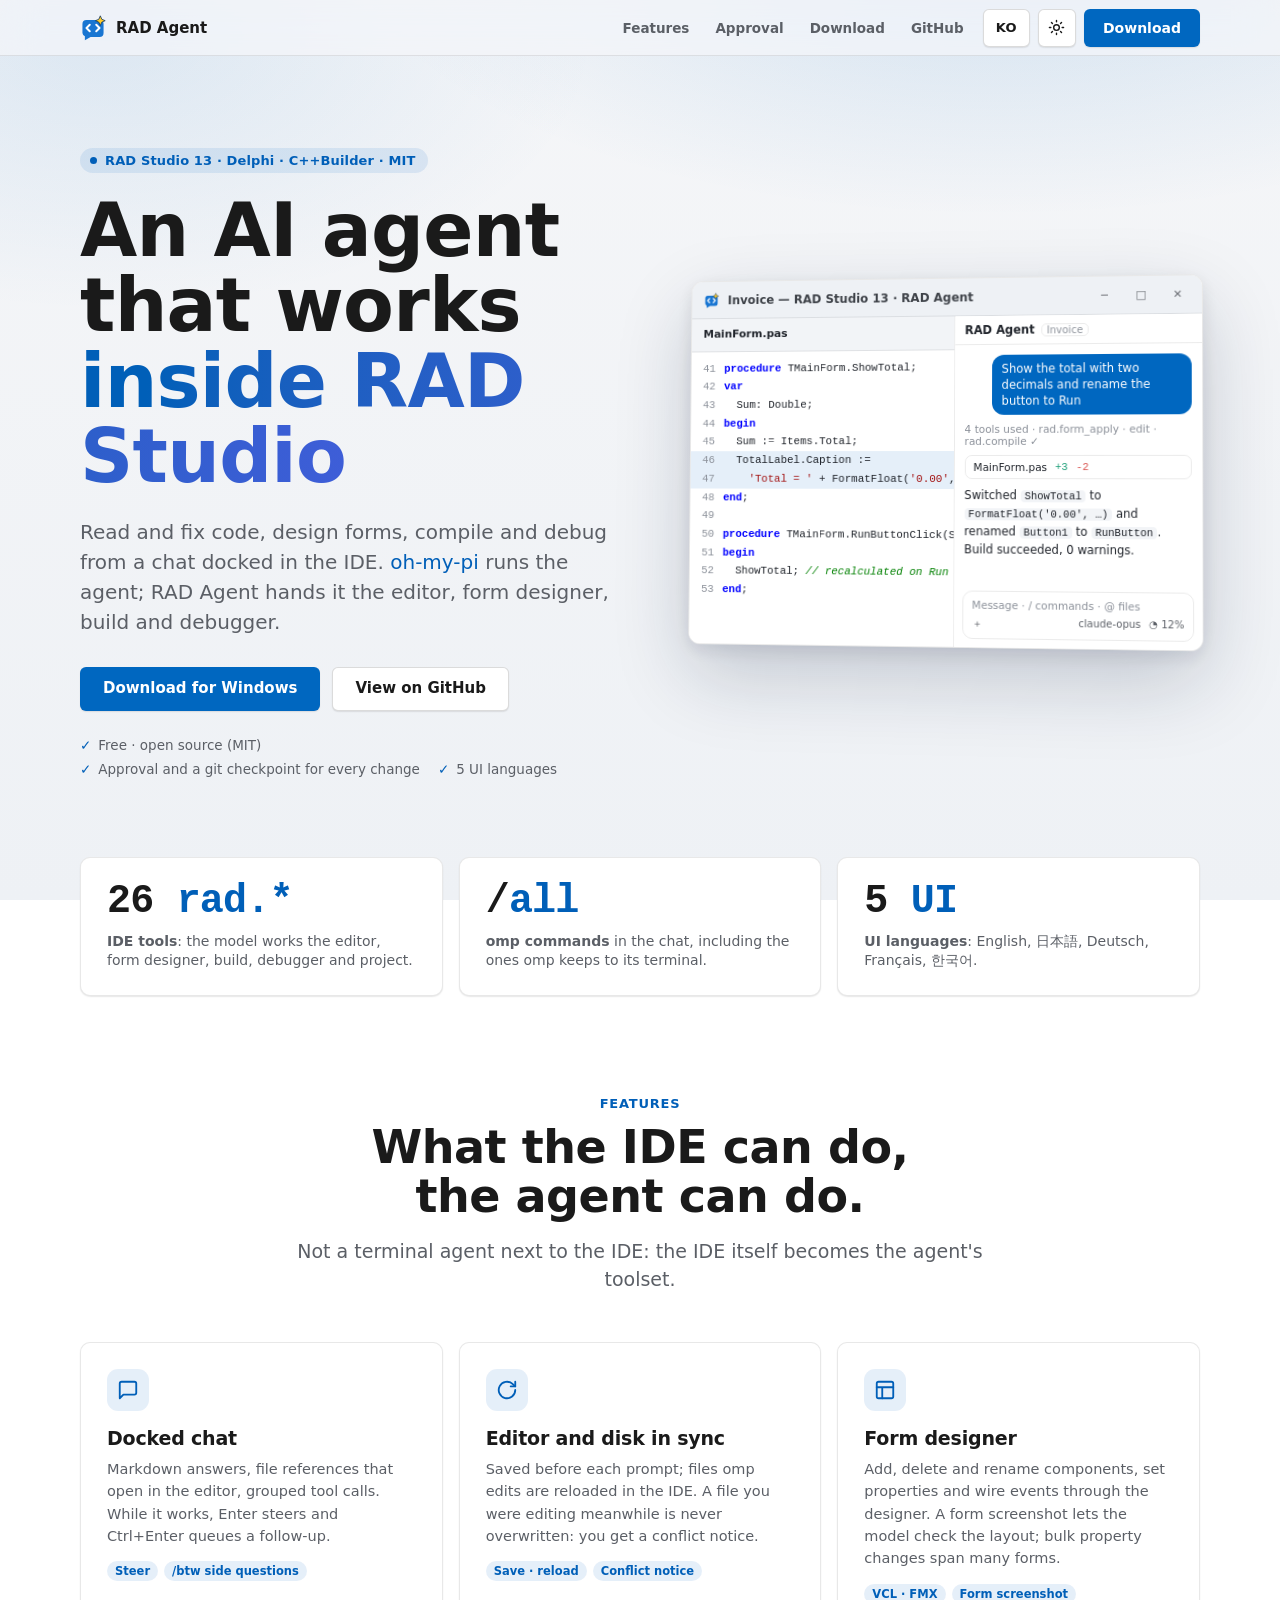
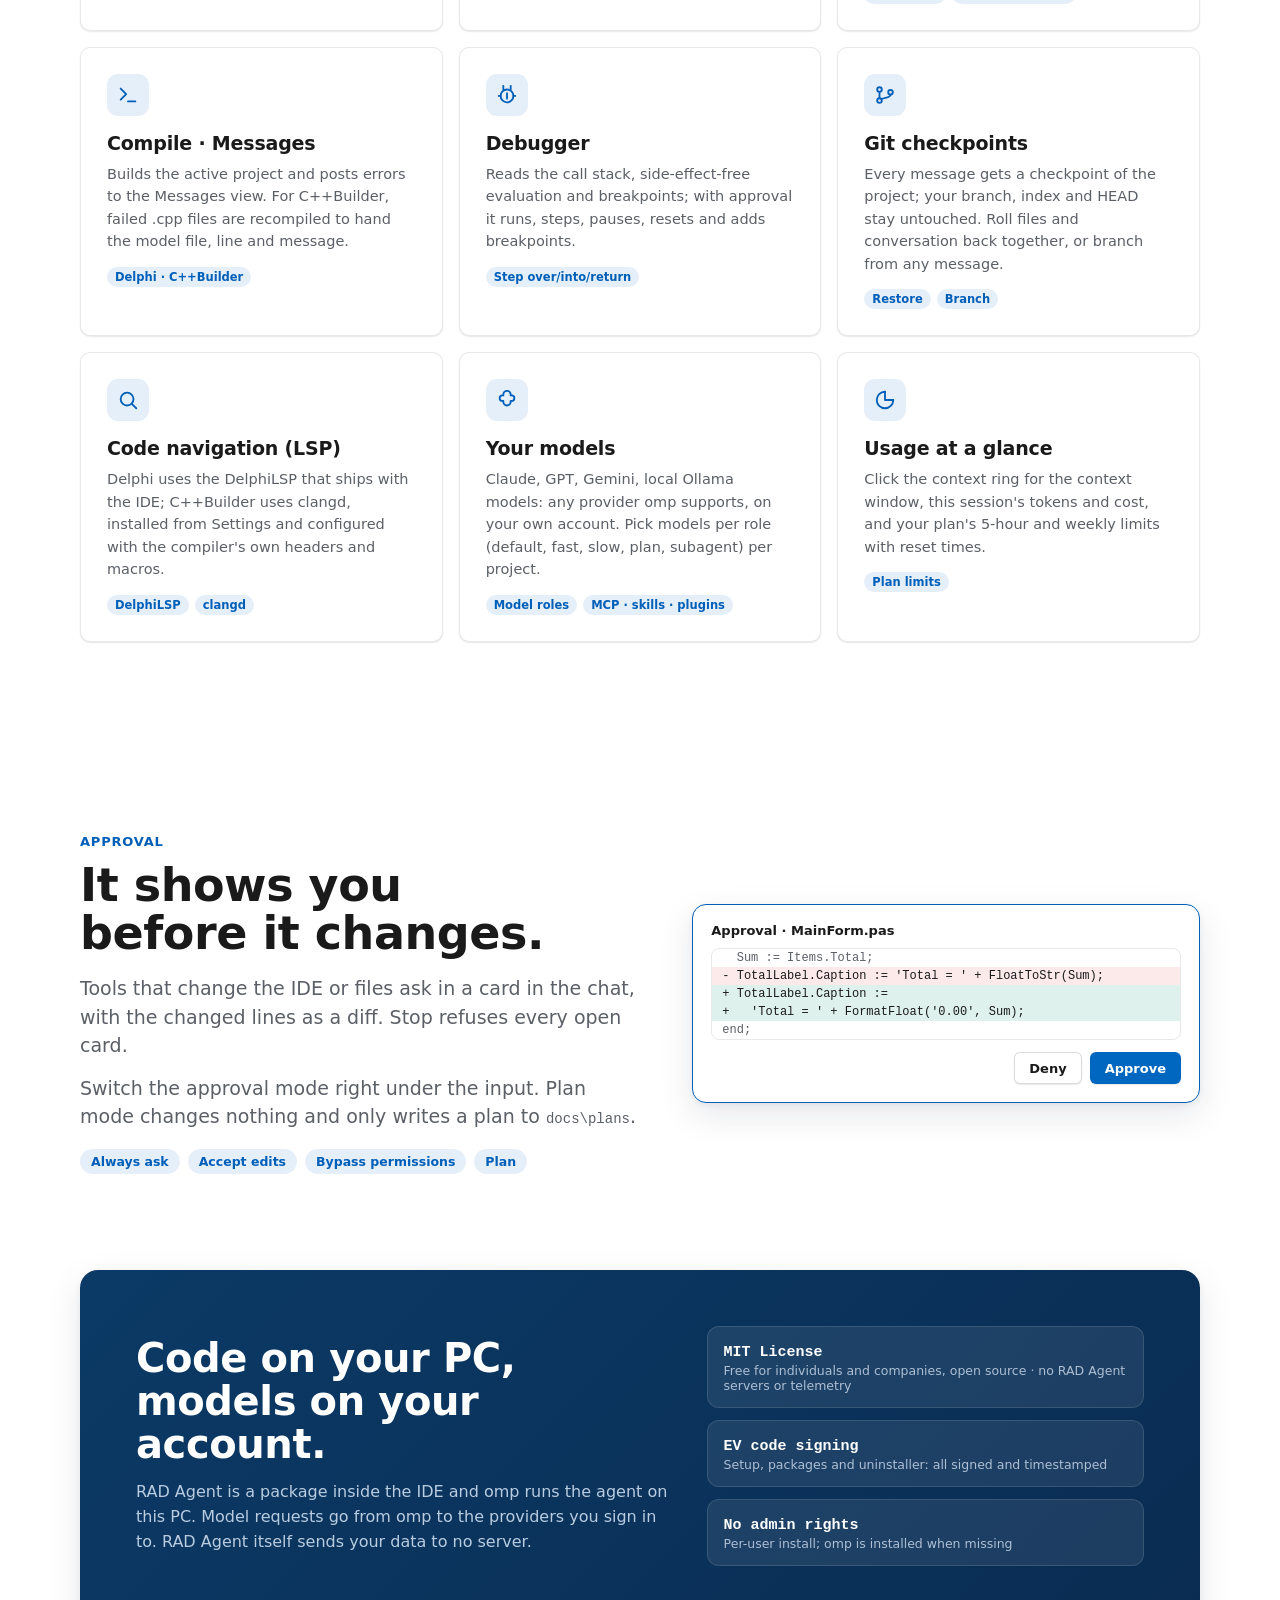
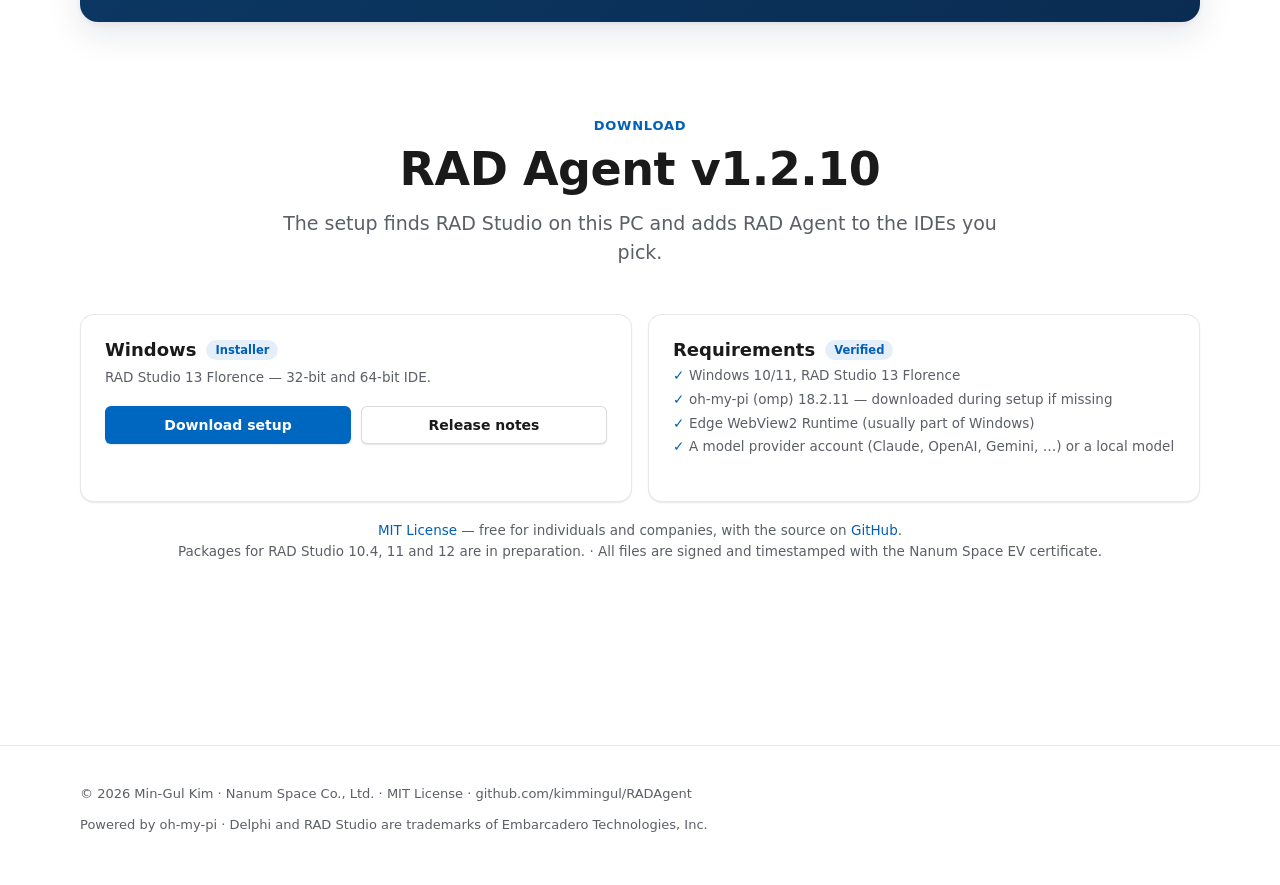
==== commit 71419eb8: "site: v1.2.10 download" ====
--- a/site/index.html
+++ b/site/index.html
@@ -513,7 +513,7 @@
       <div class="wrap">
         <div class="sec-head center reveal">
           <p class="sec-eyebrow" data-i18n="dl.eyebrow">다운로드</p>
-          <h2 class="sec-title">RAD Agent v1.2.9</h2>
+          <h2 class="sec-title">RAD Agent v1.2.10</h2>
           <p class="sec-lede" data-i18n="dl.lede">설치 프로그램이 이 PC의 RAD Studio를 찾아 고른 IDE에 RAD Agent를 추가합니다.</p>
         </div>
         <div class="dl-grid">
@@ -521,8 +521,8 @@
             <div class="arch"><span class="archname">Windows</span><span class="pill" data-i18n="dl.pill">설치형</span></div>
             <p class="for" data-i18n="dl.for">RAD Studio 13 Florence — 32-bit IDE와 64-bit IDE.</p>
             <div class="row">
-              <a class="btn btn-accent" id="dl-setup" href="https://github.com/kimmingul/RADAgent/releases/download/v1.2.9/RADAgent-Setup-1.2.9.0.exe" data-i18n="dl.setup">설치 파일 받기</a>
-              <a class="btn btn-ghost" id="dl-notes" href="https://github.com/kimmingul/RADAgent/releases/tag/v1.2.9" data-i18n="dl.notes">릴리스 노트</a>
+              <a class="btn btn-accent" id="dl-setup" href="https://github.com/kimmingul/RADAgent/releases/download/v1.2.10/RADAgent-Setup-1.2.10.0.exe" data-i18n="dl.setup">설치 파일 받기</a>
+              <a class="btn btn-ghost" id="dl-notes" href="https://github.com/kimmingul/RADAgent/releases/tag/v1.2.10" data-i18n="dl.notes">릴리스 노트</a>
             </div>
           </div>
           <div class="dl reveal">
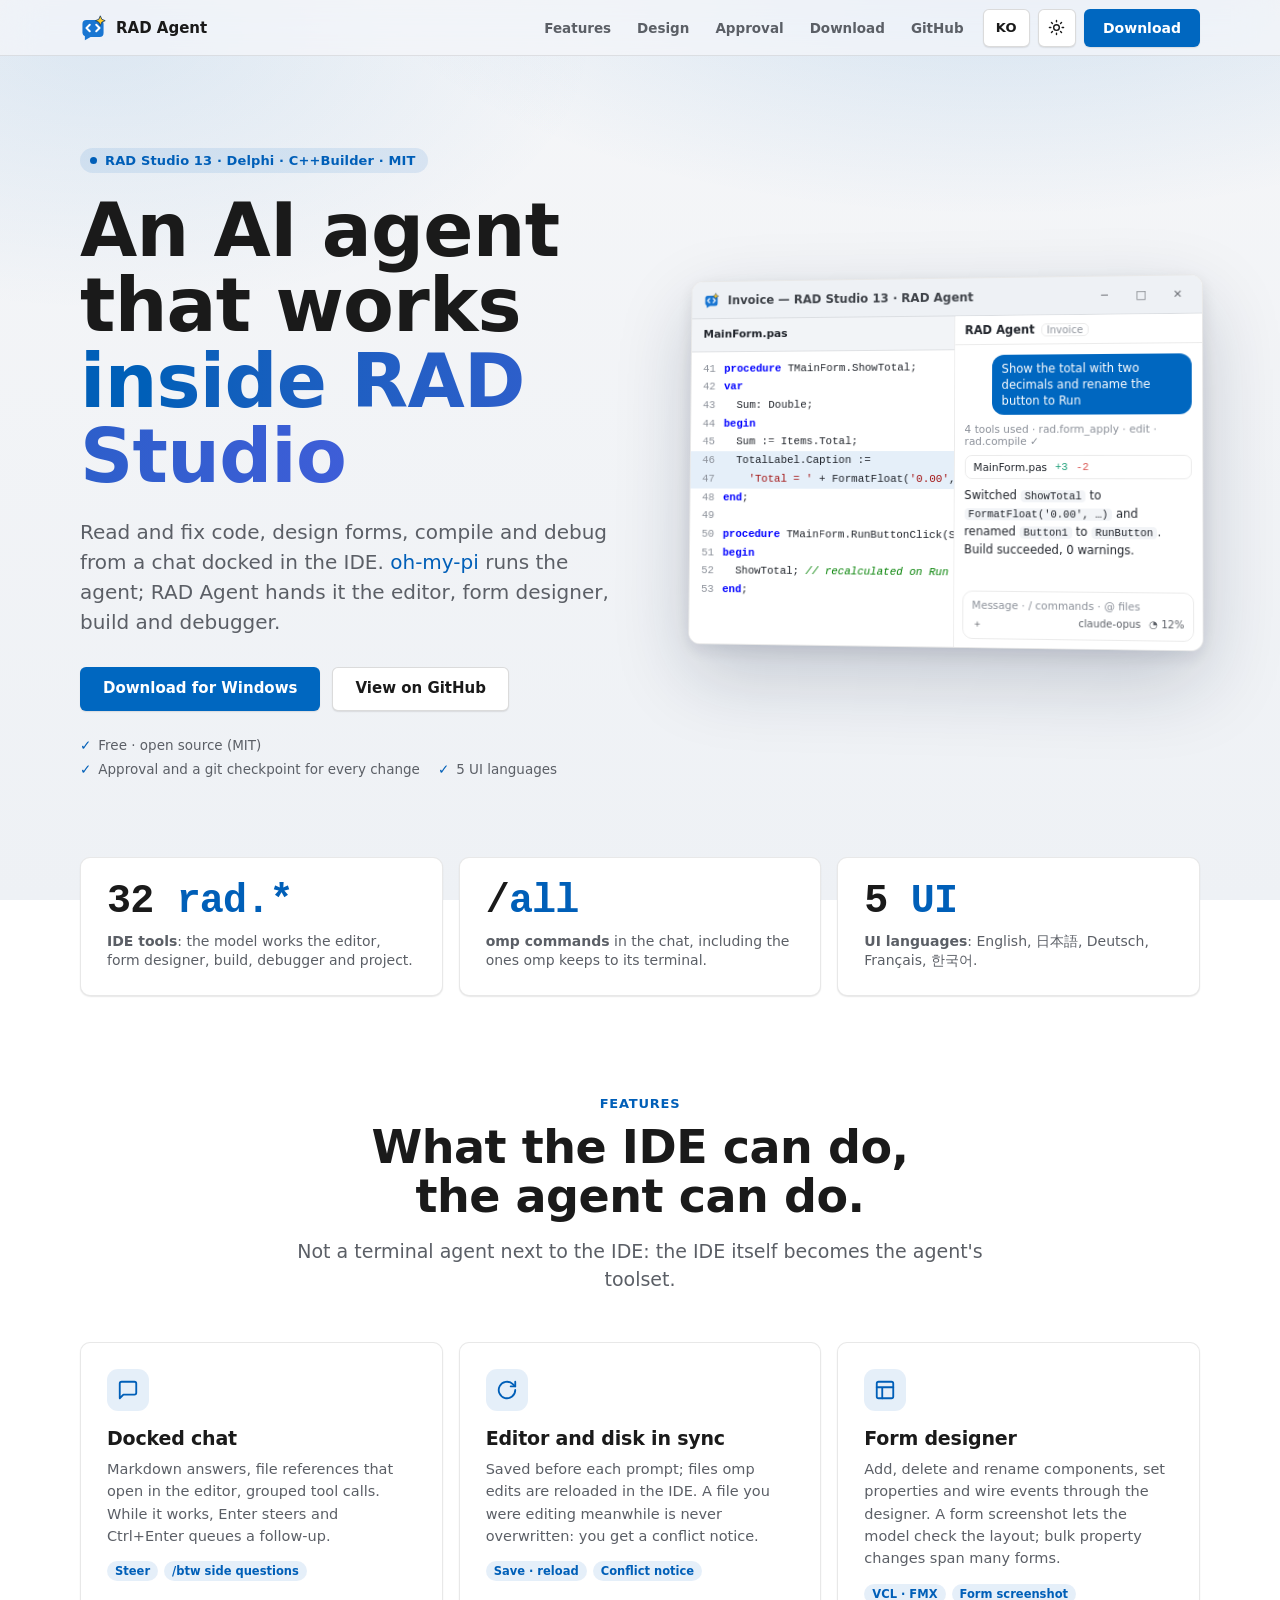
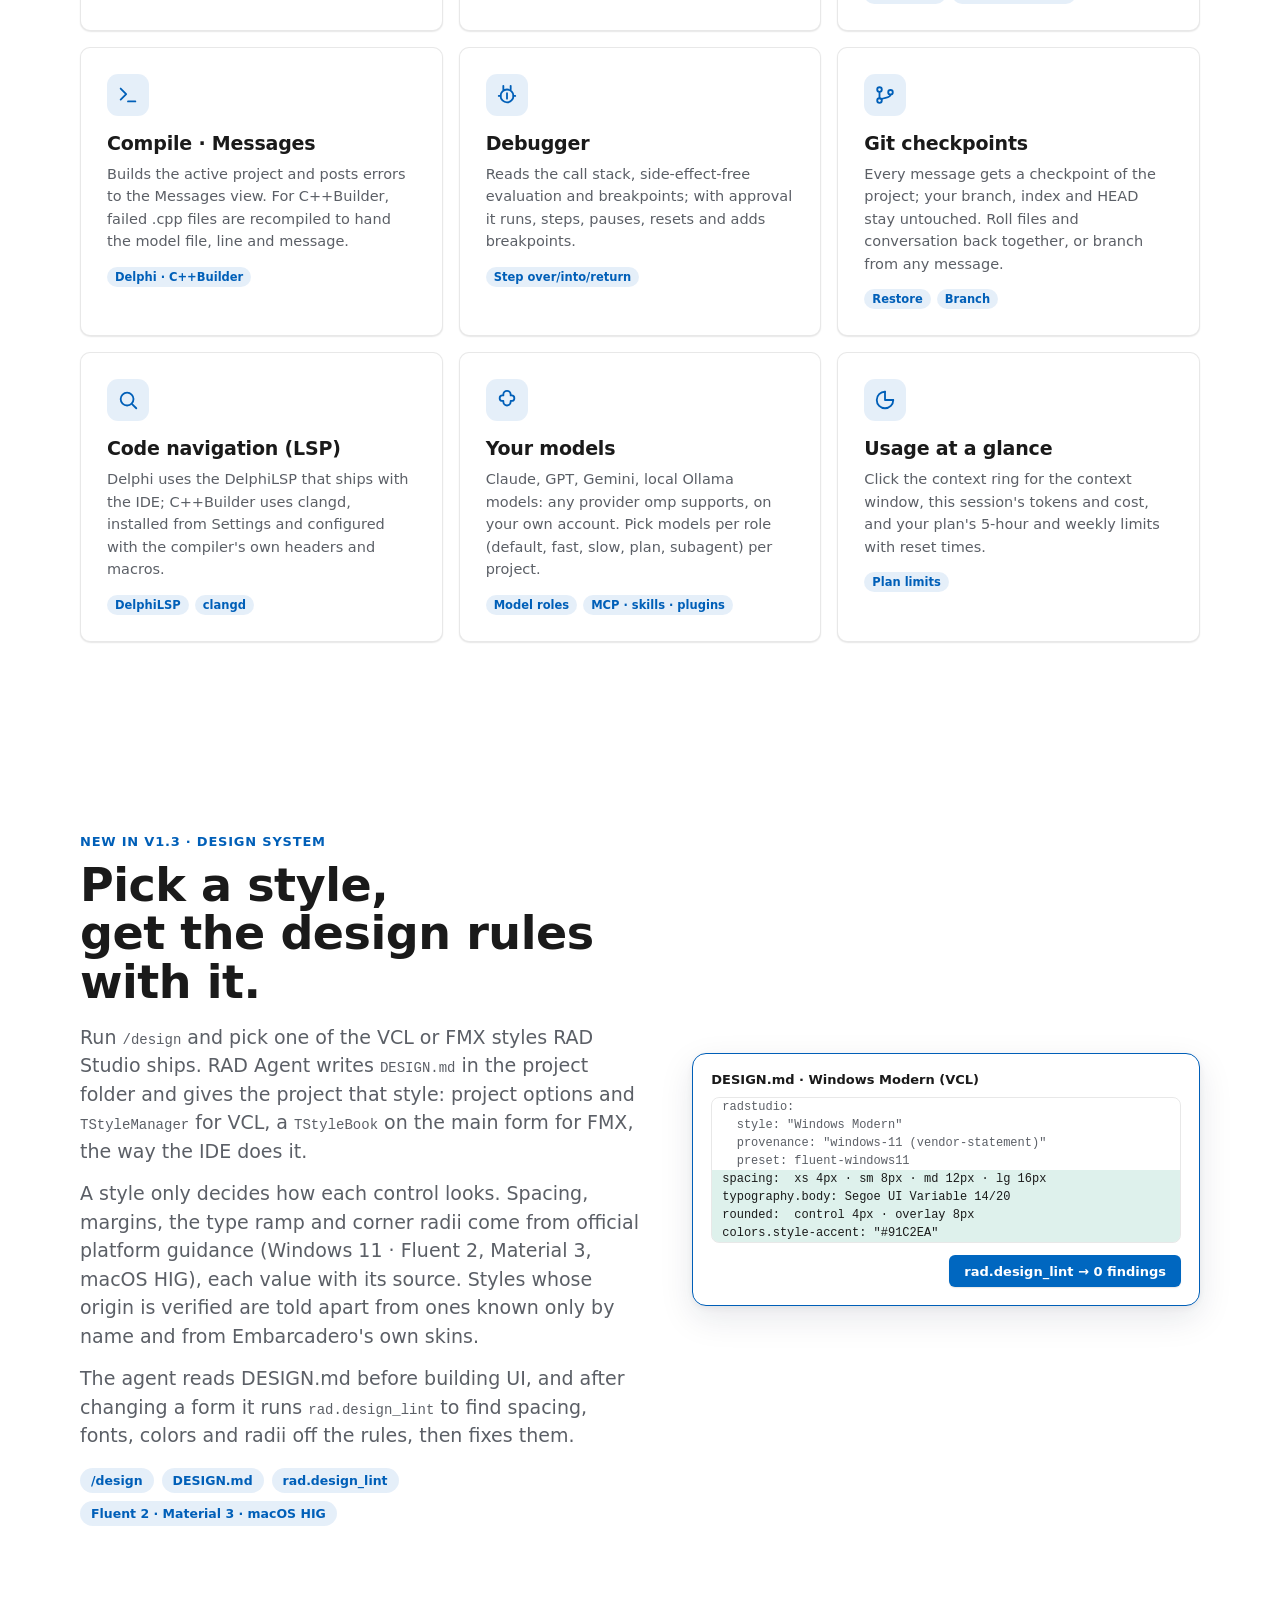
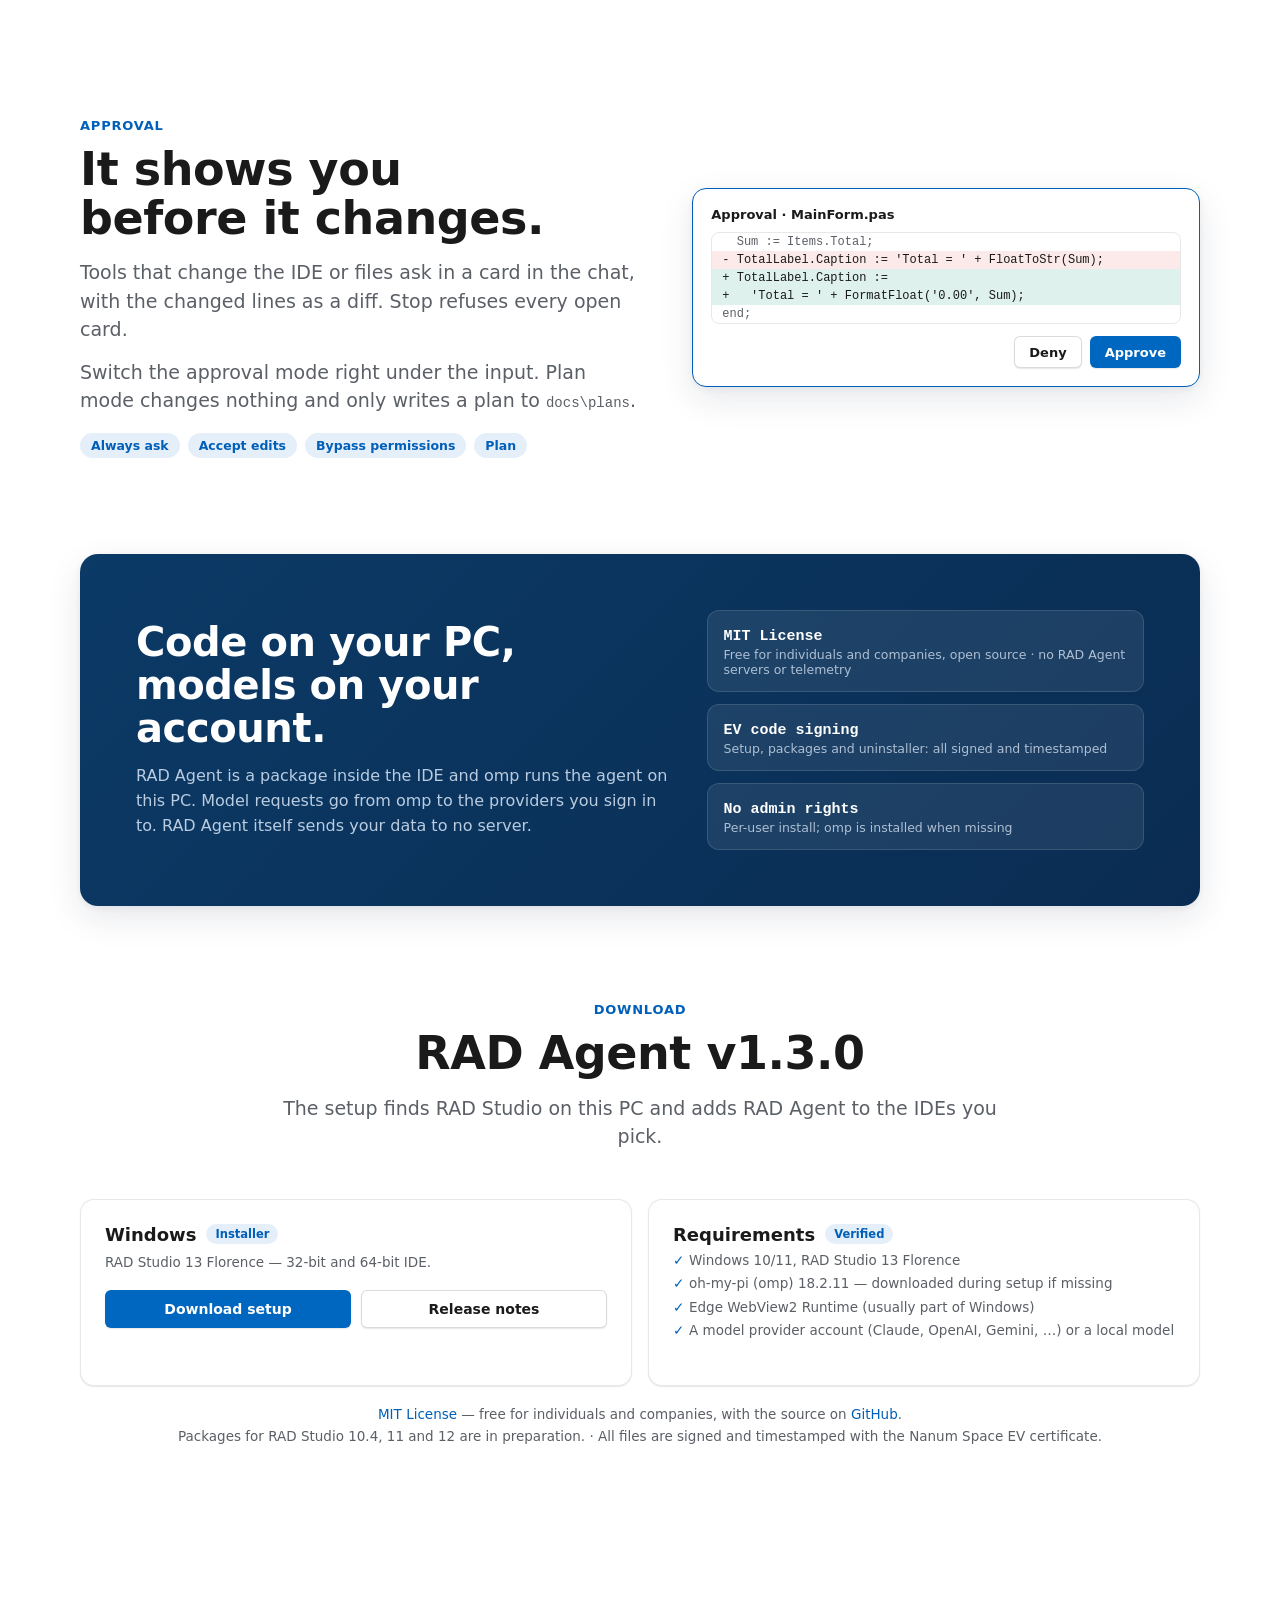
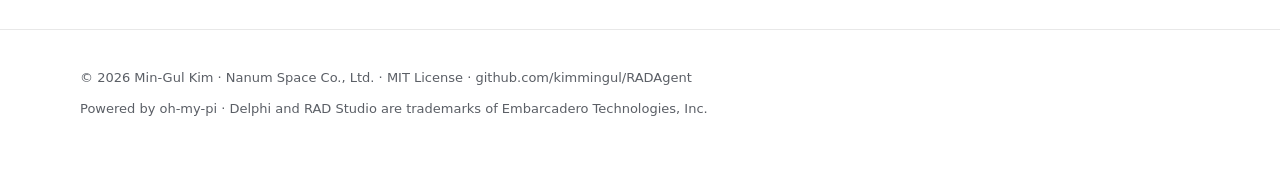
==== commit 7ceb0c15: "site: v1.3.0 download, design system section" ====
--- a/site/index.html
+++ b/site/index.html
@@ -322,6 +322,7 @@
       <div class="nav-right">
         <div class="nav-links">
           <a href="#features" data-i18n="nav.features">기능</a>
+          <a href="#design" data-i18n="nav.design">디자인</a>
           <a href="#approval" data-i18n="nav.approval">승인</a>
           <a href="#download" data-i18n="nav.download">다운로드</a>
           <a href="https://github.com/kimmingul/RADAgent">GitHub</a>
@@ -396,7 +397,7 @@
 
     <section class="stats">
       <div class="wrap">
-        <div class="stat reveal"><div class="big">26<em> rad.*</em></div><div class="cap" data-i18n="stat1.cap"><b>IDE 도구</b>: 에디터, 폼 디자이너, 빌드, 디버거, 프로젝트를 모델이 직접 다룹니다.</div></div>
+        <div class="stat reveal"><div class="big">32<em> rad.*</em></div><div class="cap" data-i18n="stat1.cap"><b>IDE 도구</b>: 에디터, 폼 디자이너, 빌드, 디버거, 프로젝트를 모델이 직접 다룹니다.</div></div>
         <div class="stat reveal"><div class="big">/<em>all</em></div><div class="cap" data-i18n="stat2.cap"><b>omp 명령</b>을 채팅에서. 터미널 전용 명령도 RAD Agent가 받아 처리합니다.</div></div>
         <div class="stat reveal"><div class="big">5<em> UI</em></div><div class="cap" data-i18n="stat3.cap"><b>화면 언어</b>: English, 日本語, Deutsch, Français, 한국어.</div></div>
       </div>
@@ -468,6 +469,35 @@
       </div>
     </section>
 
+    <section id="design" class="section">
+      <div class="wrap">
+        <div class="show">
+          <div class="reveal">
+            <p class="sec-eyebrow" data-i18n="ds.eyebrow">새 기능 · v1.3 디자인 시스템</p>
+            <h2 class="sec-title" data-i18n="ds.title">스타일을 고르면<br>디자인 규칙이 따라옵니다.</h2>
+            <p class="sec-lede" data-i18n="ds.lede1"><code style="font-family:var(--mono);font-size:14px">/design</code>으로 RAD Studio에 들어 있는 VCL·FMX 스타일 중 하나를 고르면, RAD Agent가 프로젝트 폴더에 <code style="font-family:var(--mono);font-size:14px">DESIGN.md</code>를 쓰고 프로젝트에 그 스타일을 적용합니다. VCL은 프로젝트 옵션과 <code style="font-family:var(--mono);font-size:14px">TStyleManager</code>, FMX는 메인 폼의 <code style="font-family:var(--mono);font-size:14px">TStyleBook</code>. IDE가 하는 방식 그대로입니다.</p>
+            <p class="sec-lede" style="margin-top:14px" data-i18n="ds.lede2">스타일은 컨트롤의 겉모습만 정합니다. 간격, 여백, 글꼴 단계, 모서리 반경처럼 스타일에 없는 것은 공식 플랫폼 기준(Windows 11 · Fluent 2, Material 3, macOS HIG)에서 가져온 값으로 채우고, 값마다 출처를 적습니다. 스타일의 출처가 확인된 것과 이름으로만 추정한 것, Embarcadero 자체 스킨도 구분합니다.</p>
+            <p class="sec-lede" style="margin-top:14px" data-i18n="ds.lede3">에이전트는 UI를 만들기 전에 DESIGN.md를 읽고, 폼을 바꾼 뒤 <code style="font-family:var(--mono);font-size:14px">rad.design_lint</code>로 간격·글꼴·색·반경이 규칙을 벗어났는지 검사해 고칩니다.</p>
+            <div class="modes"><b data-i18n="ds.m1">/design</b><b data-i18n="ds.m2">DESIGN.md</b><b data-i18n="ds.m3">rad.design_lint</b><b data-i18n="ds.m4">Fluent 2 · Material 3 · macOS HIG</b></div>
+          </div>
+          <div class="approval reveal" aria-hidden="true">
+            <div class="t" data-i18n="ds.card">DESIGN.md · Windows Modern (VCL)</div>
+            <div class="diff">
+              <div class="c">radstudio:</div>
+              <div class="c">  style: "Windows Modern"</div>
+              <div class="c">  provenance: "windows-11 (vendor-statement)"</div>
+              <div class="c">  preset: fluent-windows11</div>
+              <div class="a">spacing:  xs 4px · sm 8px · md 12px · lg 16px</div>
+              <div class="a">typography.body: Segoe UI Variable 14/20</div>
+              <div class="a">rounded:  control 4px · overlay 8px</div>
+              <div class="a">colors.style-accent: "#91C2EA"</div>
+            </div>
+            <div class="acts"><span class="btn btn-accent" data-i18n="ds.lint">rad.design_lint → 0 findings</span></div>
+          </div>
+        </div>
+      </div>
+    </section>
+
     <section id="approval" class="section">
       <div class="wrap">
         <div class="show">
@@ -513,7 +543,7 @@
       <div class="wrap">
         <div class="sec-head center reveal">
           <p class="sec-eyebrow" data-i18n="dl.eyebrow">다운로드</p>
-          <h2 class="sec-title">RAD Agent v1.2.10</h2>
+          <h2 class="sec-title">RAD Agent v1.3.0</h2>
           <p class="sec-lede" data-i18n="dl.lede">설치 프로그램이 이 PC의 RAD Studio를 찾아 고른 IDE에 RAD Agent를 추가합니다.</p>
         </div>
         <div class="dl-grid">
@@ -521,8 +551,8 @@
             <div class="arch"><span class="archname">Windows</span><span class="pill" data-i18n="dl.pill">설치형</span></div>
             <p class="for" data-i18n="dl.for">RAD Studio 13 Florence — 32-bit IDE와 64-bit IDE.</p>
             <div class="row">
-              <a class="btn btn-accent" id="dl-setup" href="https://github.com/kimmingul/RADAgent/releases/download/v1.2.10/RADAgent-Setup-1.2.10.0.exe" data-i18n="dl.setup">설치 파일 받기</a>
-              <a class="btn btn-ghost" id="dl-notes" href="https://github.com/kimmingul/RADAgent/releases/tag/v1.2.10" data-i18n="dl.notes">릴리스 노트</a>
+              <a class="btn btn-accent" id="dl-setup" href="https://github.com/kimmingul/RADAgent/releases/download/v1.3.0/RADAgent-Setup-1.3.0.0.exe" data-i18n="dl.setup">설치 파일 받기</a>
+              <a class="btn btn-ghost" id="dl-notes" href="https://github.com/kimmingul/RADAgent/releases/tag/v1.3.0" data-i18n="dl.notes">릴리스 노트</a>
             </div>
           </div>
           <div class="dl reveal">
@@ -794,6 +824,54 @@
        "ap.title": {
         "ko": "바꾸기 전에<br>먼저 보여 줍니다.",
         "en": "It shows you<br>before it changes."
+       },
+       "nav.design": {
+        "ko": "디자인",
+        "en": "Design"
+       },
+       "ds.eyebrow": {
+        "ko": "새 기능 · v1.3 디자인 시스템",
+        "en": "New in v1.3 · Design system"
+       },
+       "ds.title": {
+        "ko": "스타일을 고르면<br>디자인 규칙이 따라옵니다.",
+        "en": "Pick a style,<br>get the design rules with it."
+       },
+       "ds.lede1": {
+        "ko": "<code style=\"font-family:var(--mono);font-size:14px\">/design</code>으로 RAD Studio에 들어 있는 VCL·FMX 스타일 중 하나를 고르면, RAD Agent가 프로젝트 폴더에 <code style=\"font-family:var(--mono);font-size:14px\">DESIGN.md</code>를 쓰고 프로젝트에 그 스타일을 적용합니다. VCL은 프로젝트 옵션과 <code style=\"font-family:var(--mono);font-size:14px\">TStyleManager</code>, FMX는 메인 폼의 <code style=\"font-family:var(--mono);font-size:14px\">TStyleBook</code>. IDE가 하는 방식 그대로입니다.",
+        "en": "Run <code style=\"font-family:var(--mono);font-size:14px\">/design</code> and pick one of the VCL or FMX styles RAD Studio ships. RAD Agent writes <code style=\"font-family:var(--mono);font-size:14px\">DESIGN.md</code> in the project folder and gives the project that style: project options and <code style=\"font-family:var(--mono);font-size:14px\">TStyleManager</code> for VCL, a <code style=\"font-family:var(--mono);font-size:14px\">TStyleBook</code> on the main form for FMX, the way the IDE does it."
+       },
+       "ds.lede2": {
+        "ko": "스타일은 컨트롤의 겉모습만 정합니다. 간격, 여백, 글꼴 단계, 모서리 반경처럼 스타일에 없는 것은 공식 플랫폼 기준(Windows 11 · Fluent 2, Material 3, macOS HIG)에서 가져온 값으로 채우고, 값마다 출처를 적습니다. 스타일의 출처가 확인된 것과 이름으로만 추정한 것, Embarcadero 자체 스킨도 구분합니다.",
+        "en": "A style only decides how each control looks. Spacing, margins, the type ramp and corner radii come from official platform guidance (Windows 11 · Fluent 2, Material 3, macOS HIG), each value with its source. Styles whose origin is verified are told apart from ones known only by name and from Embarcadero's own skins."
+       },
+       "ds.lede3": {
+        "ko": "에이전트는 UI를 만들기 전에 DESIGN.md를 읽고, 폼을 바꾼 뒤 <code style=\"font-family:var(--mono);font-size:14px\">rad.design_lint</code>로 간격·글꼴·색·반경이 규칙을 벗어났는지 검사해 고칩니다.",
+        "en": "The agent reads DESIGN.md before building UI, and after changing a form it runs <code style=\"font-family:var(--mono);font-size:14px\">rad.design_lint</code> to find spacing, fonts, colors and radii off the rules, then fixes them."
+       },
+       "ds.m1": {
+        "ko": "/design",
+        "en": "/design"
+       },
+       "ds.m2": {
+        "ko": "DESIGN.md",
+        "en": "DESIGN.md"
+       },
+       "ds.m3": {
+        "ko": "rad.design_lint",
+        "en": "rad.design_lint"
+       },
+       "ds.m4": {
+        "ko": "Fluent 2 · Material 3 · macOS HIG",
+        "en": "Fluent 2 · Material 3 · macOS HIG"
+       },
+       "ds.card": {
+        "ko": "DESIGN.md · Windows Modern (VCL)",
+        "en": "DESIGN.md · Windows Modern (VCL)"
+       },
+       "ds.lint": {
+        "ko": "rad.design_lint → 0 findings",
+        "en": "rad.design_lint → 0 findings"
        },
        "ap.lede1": {
         "ko": "IDE와 파일을 바꾸는 도구는 채팅 안의 카드로 승인을 받습니다. 바뀌는 줄이 diff로 보이고, 중지를 누르면 떠 있는 카드는 모두 거부됩니다.",
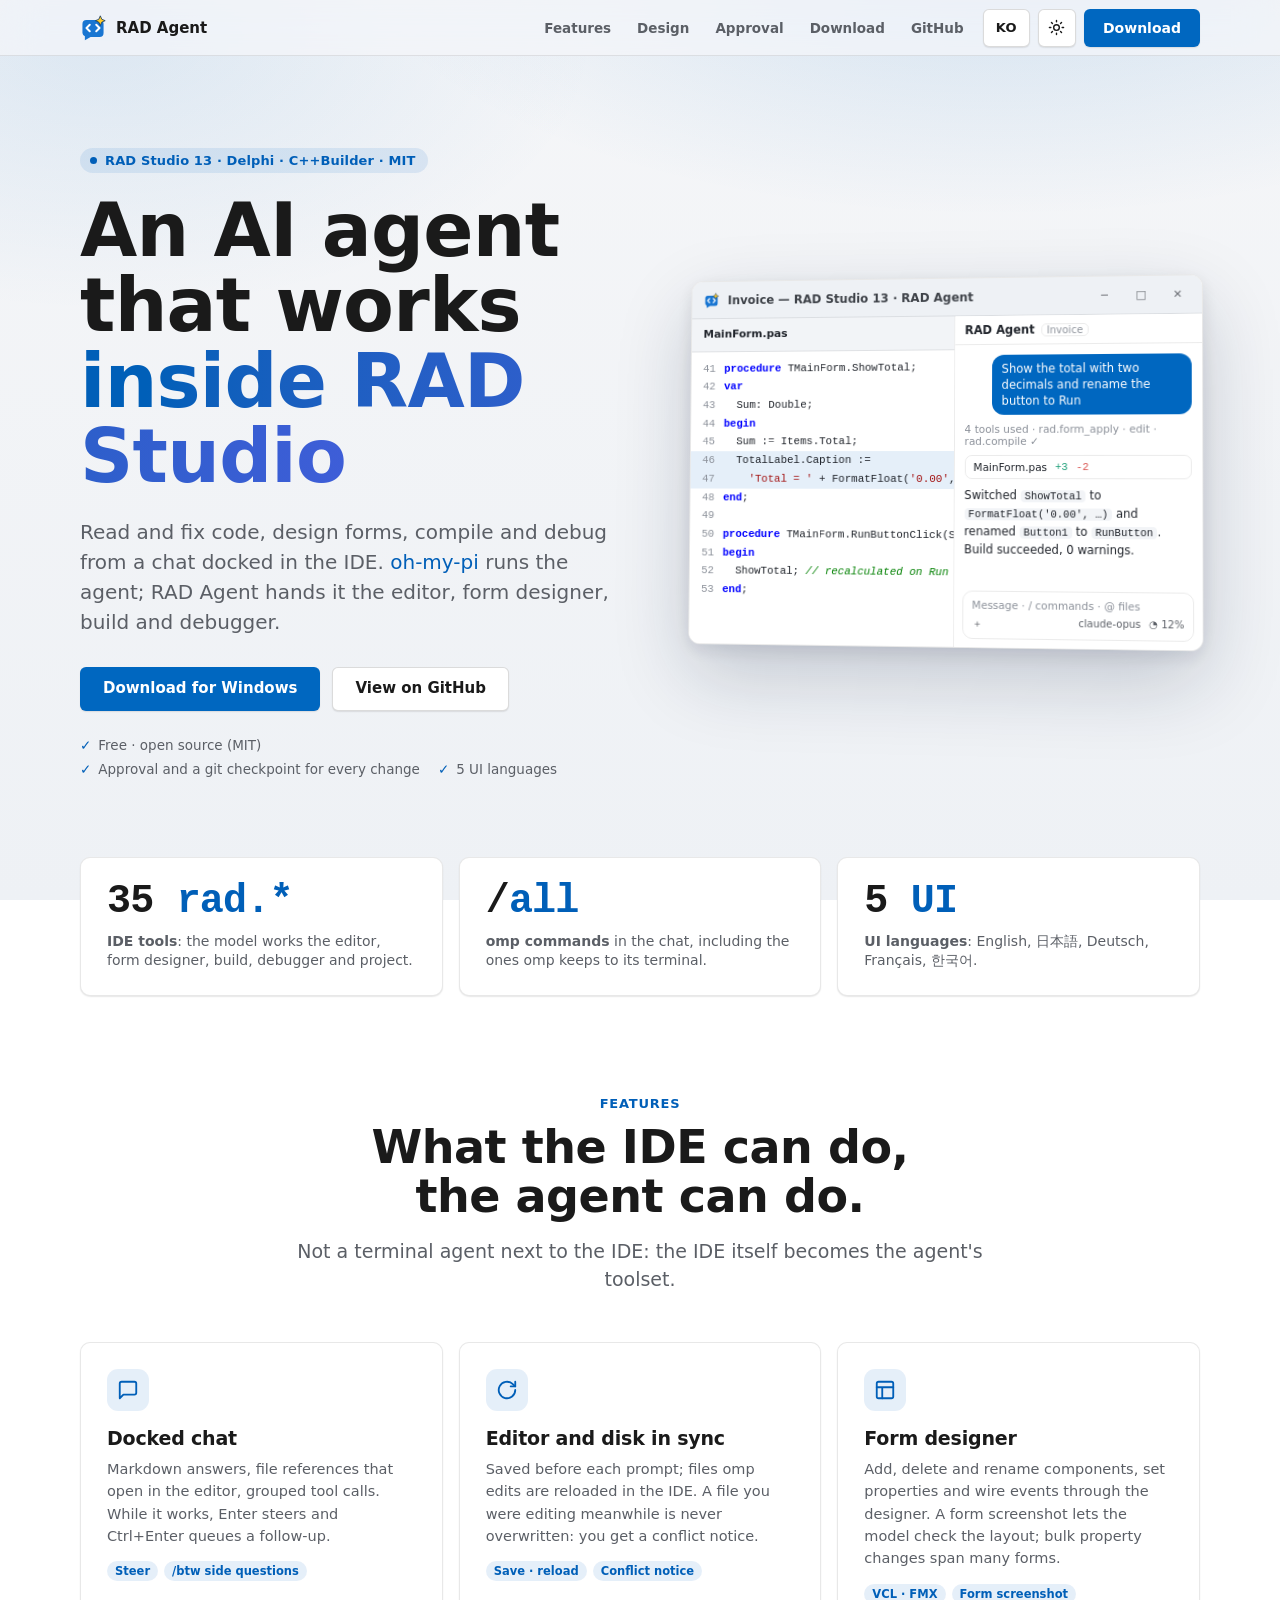
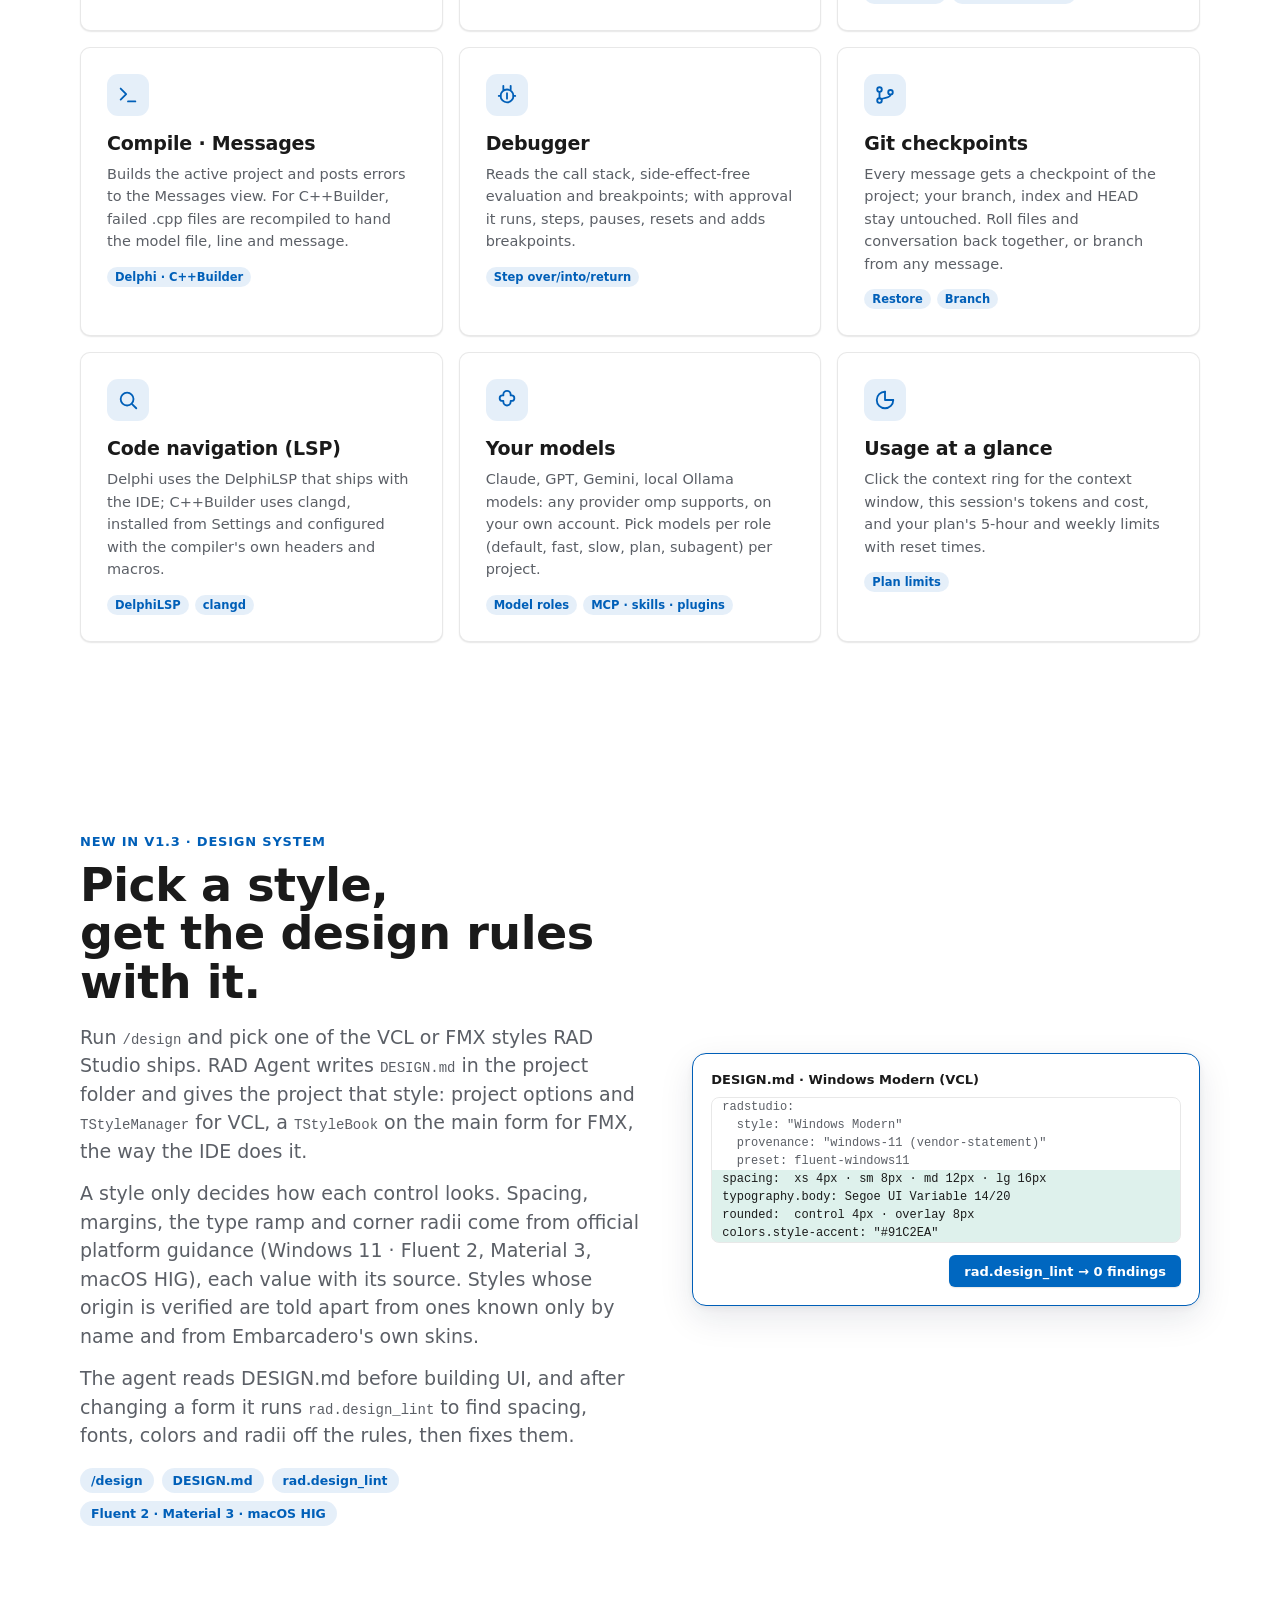
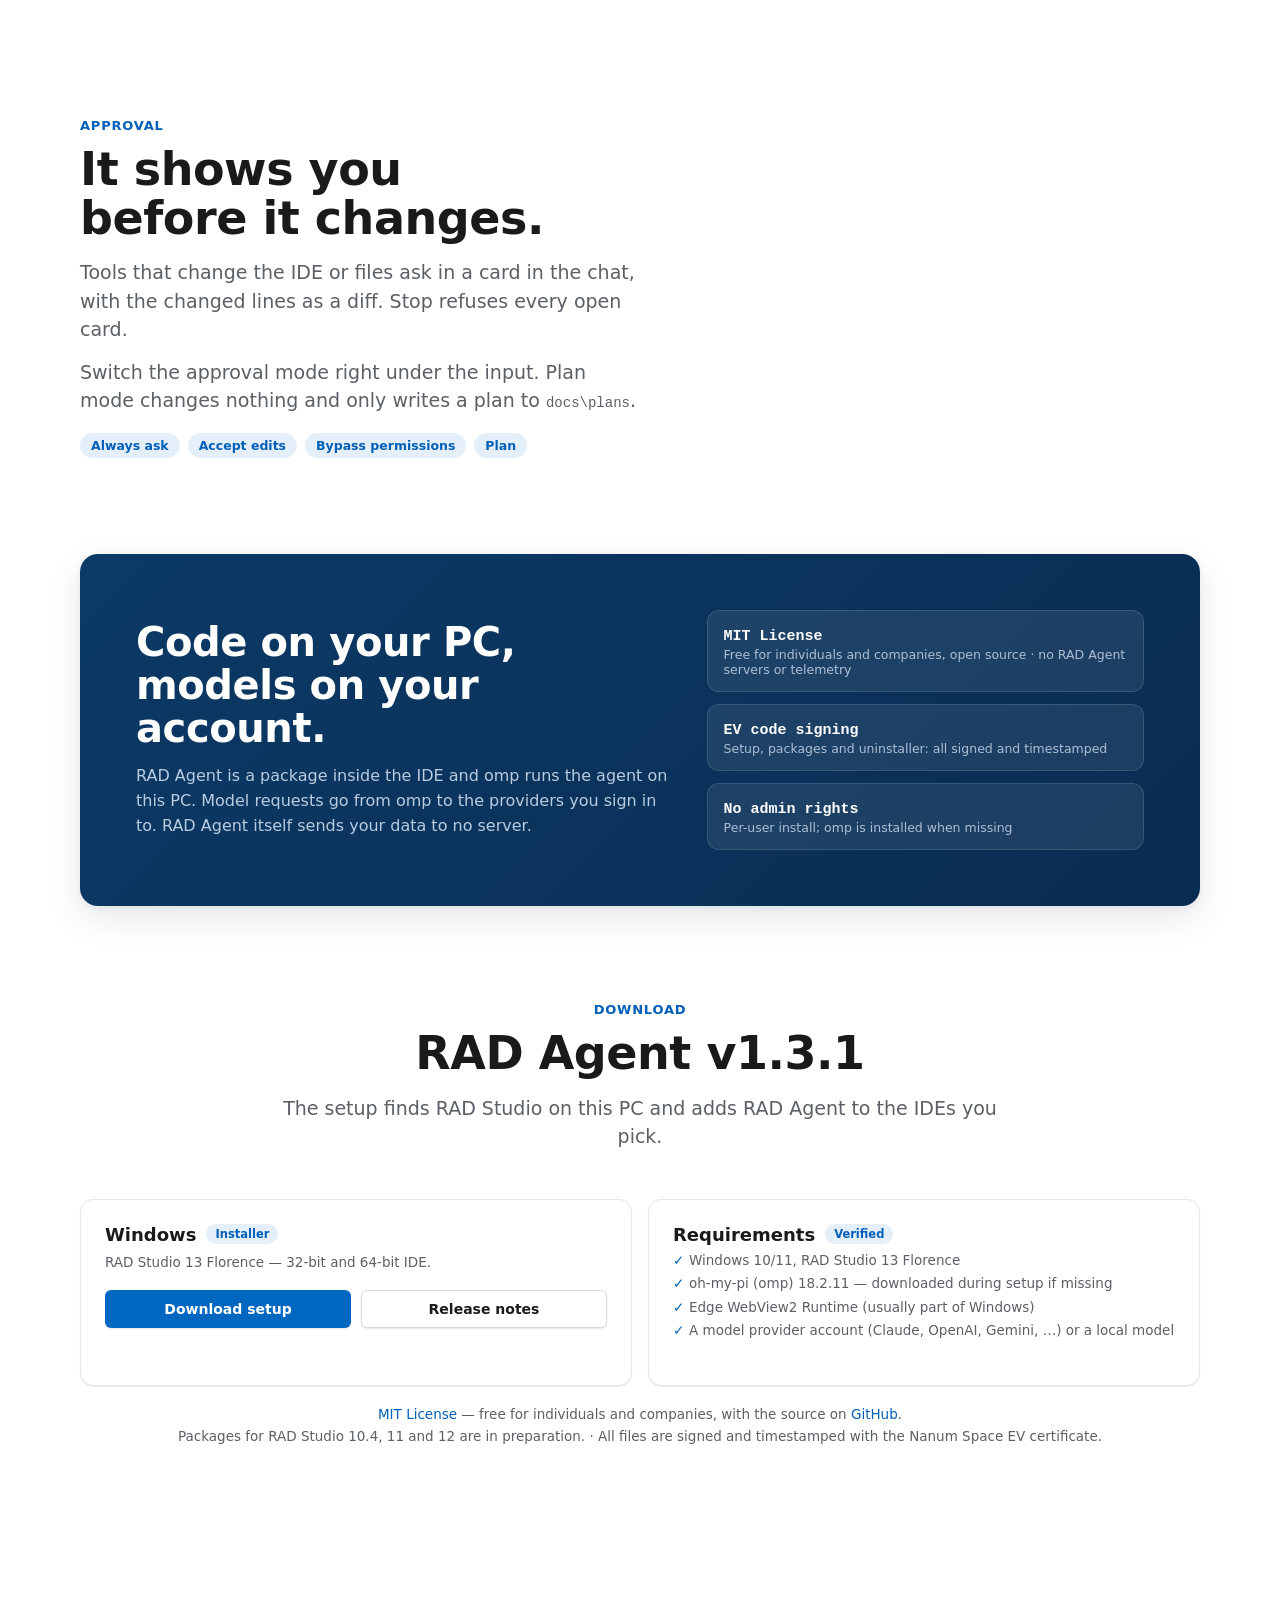
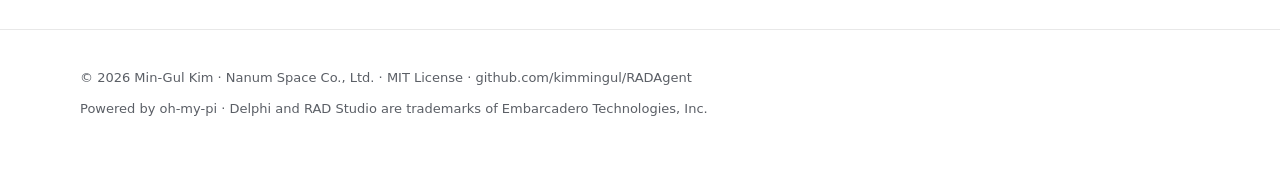
==== commit c0ff2d24: "site: v1.3.1 download" ====
--- a/site/index.html
+++ b/site/index.html
@@ -397,7 +397,7 @@
 
     <section class="stats">
       <div class="wrap">
-        <div class="stat reveal"><div class="big">32<em> rad.*</em></div><div class="cap" data-i18n="stat1.cap"><b>IDE 도구</b>: 에디터, 폼 디자이너, 빌드, 디버거, 프로젝트를 모델이 직접 다룹니다.</div></div>
+        <div class="stat reveal"><div class="big">35<em> rad.*</em></div><div class="cap" data-i18n="stat1.cap"><b>IDE 도구</b>: 에디터, 폼 디자이너, 빌드, 디버거, 프로젝트를 모델이 직접 다룹니다.</div></div>
         <div class="stat reveal"><div class="big">/<em>all</em></div><div class="cap" data-i18n="stat2.cap"><b>omp 명령</b>을 채팅에서. 터미널 전용 명령도 RAD Agent가 받아 처리합니다.</div></div>
         <div class="stat reveal"><div class="big">5<em> UI</em></div><div class="cap" data-i18n="stat3.cap"><b>화면 언어</b>: English, 日本語, Deutsch, Français, 한국어.</div></div>
       </div>
@@ -543,7 +543,7 @@
       <div class="wrap">
         <div class="sec-head center reveal">
           <p class="sec-eyebrow" data-i18n="dl.eyebrow">다운로드</p>
-          <h2 class="sec-title">RAD Agent v1.3.0</h2>
+          <h2 class="sec-title">RAD Agent v1.3.1</h2>
           <p class="sec-lede" data-i18n="dl.lede">설치 프로그램이 이 PC의 RAD Studio를 찾아 고른 IDE에 RAD Agent를 추가합니다.</p>
         </div>
         <div class="dl-grid">
@@ -551,8 +551,8 @@
             <div class="arch"><span class="archname">Windows</span><span class="pill" data-i18n="dl.pill">설치형</span></div>
             <p class="for" data-i18n="dl.for">RAD Studio 13 Florence — 32-bit IDE와 64-bit IDE.</p>
             <div class="row">
-              <a class="btn btn-accent" id="dl-setup" href="https://github.com/kimmingul/RADAgent/releases/download/v1.3.0/RADAgent-Setup-1.3.0.0.exe" data-i18n="dl.setup">설치 파일 받기</a>
-              <a class="btn btn-ghost" id="dl-notes" href="https://github.com/kimmingul/RADAgent/releases/tag/v1.3.0" data-i18n="dl.notes">릴리스 노트</a>
+              <a class="btn btn-accent" id="dl-setup" href="https://github.com/kimmingul/RADAgent/releases/download/v1.3.1/RADAgent-Setup-1.3.1.0.exe" data-i18n="dl.setup">설치 파일 받기</a>
+              <a class="btn btn-ghost" id="dl-notes" href="https://github.com/kimmingul/RADAgent/releases/tag/v1.3.1" data-i18n="dl.notes">릴리스 노트</a>
             </div>
           </div>
           <div class="dl reveal">
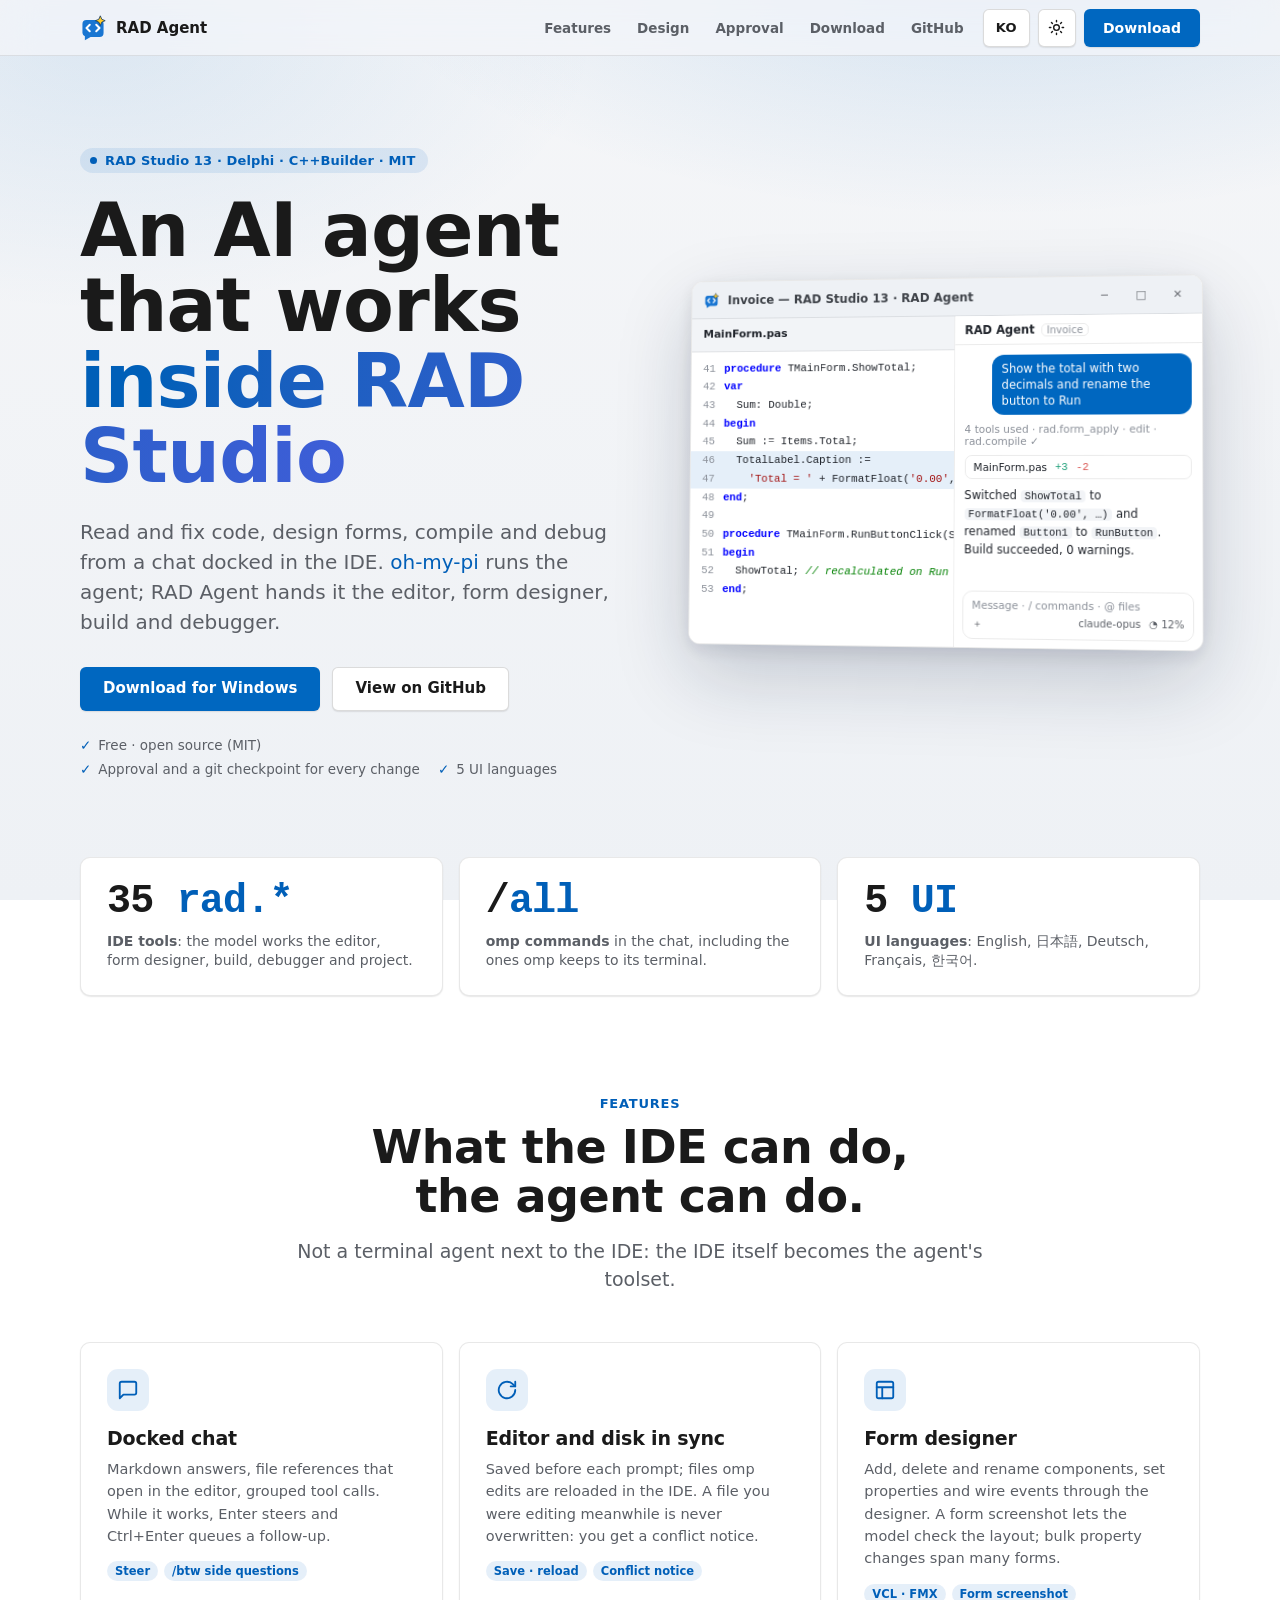
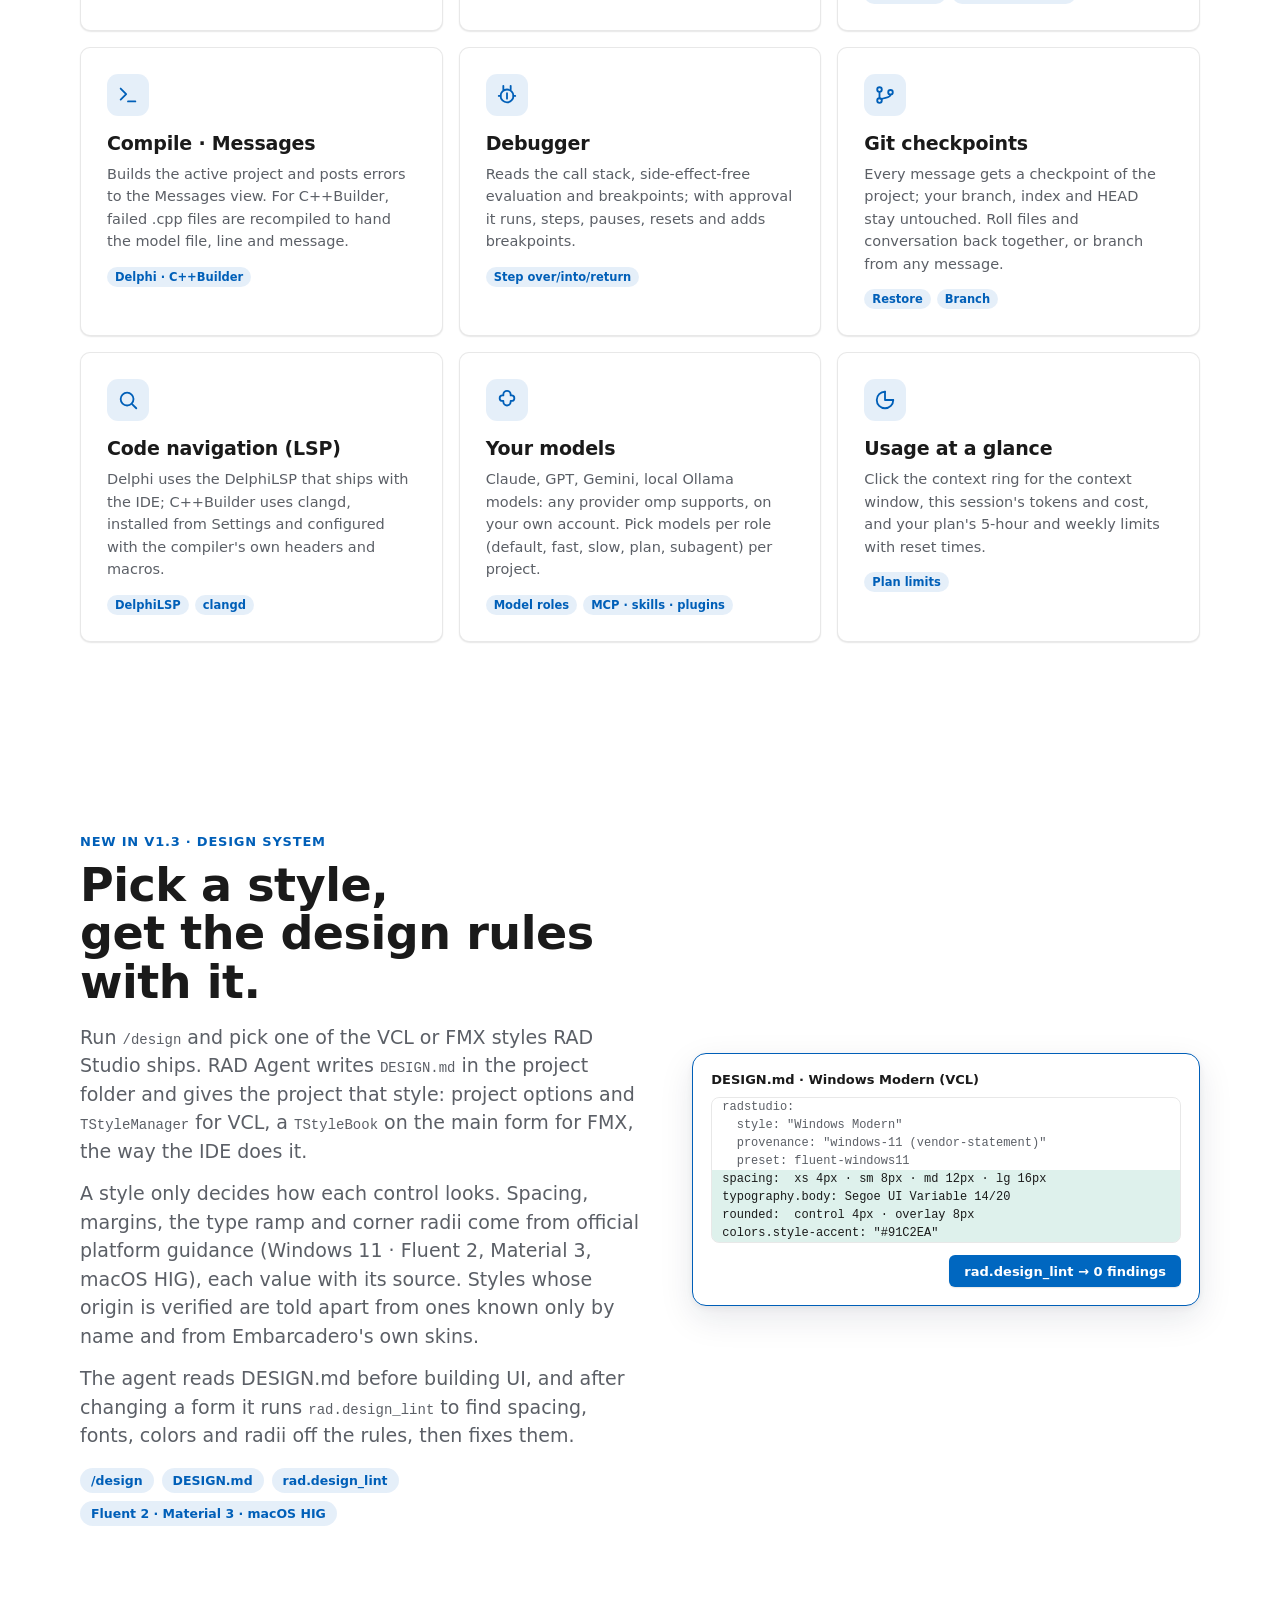
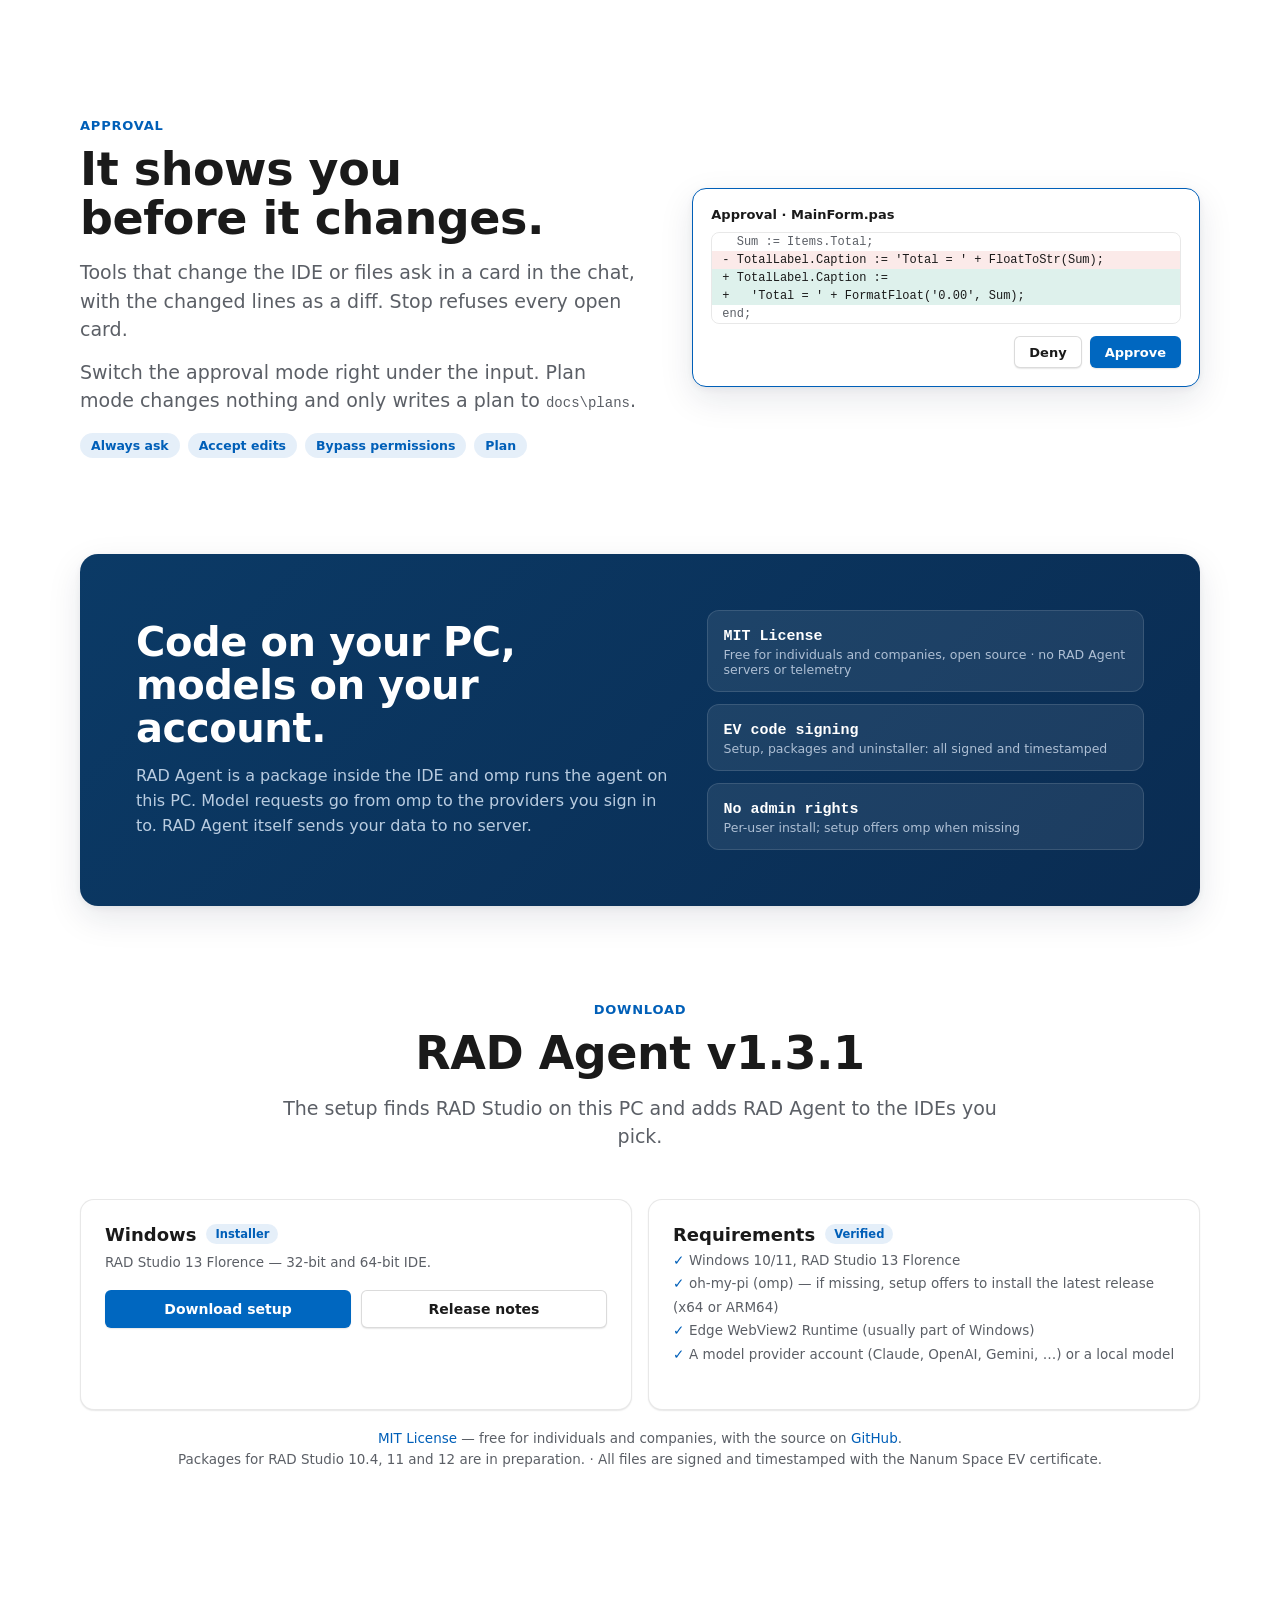
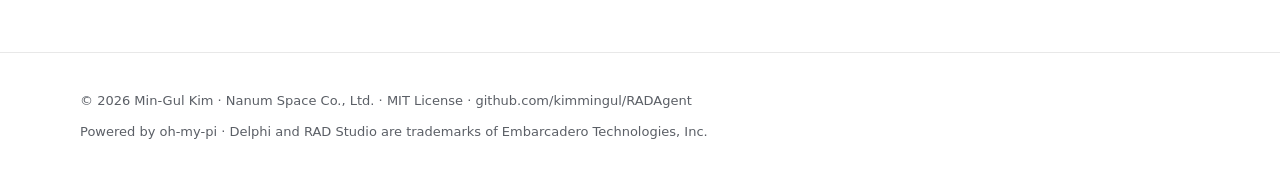
==== commit acb41218: "site: setup offers the latest omp for the PC's processor" ====
--- a/site/index.html
+++ b/site/index.html
@@ -533,7 +533,7 @@
           <div class="ministats">
             <div class="ms"><b>MIT License</b><span data-i18n="band.ms1s">개인·기업 모두 무료, 소스 공개 · RAD Agent 자체 서버와 텔레메트리 없음</span></div>
             <div class="ms"><b data-i18n="band.ms2b">EV 코드 서명</b><span data-i18n="band.ms2s">설치 파일 · 패키지 · 제거 프로그램 모두 서명·타임스탬프</span></div>
-            <div class="ms"><b data-i18n="band.ms3b">관리자 권한 없이</b><span data-i18n="band.ms3s">사용자 단위 설치, omp는 없으면 자동 설치</span></div>
+            <div class="ms"><b data-i18n="band.ms3b">관리자 권한 없이</b><span data-i18n="band.ms3s">사용자 단위 설치, omp는 없으면 함께 설치 선택</span></div>
           </div>
         </div>
       </div>
@@ -559,7 +559,7 @@
             <div class="arch"><span class="archname" data-i18n="dl.reqh">요구 사항</span><span class="pill" data-i18n="dl.reqpill">확인됨</span></div>
             <ul class="req">
               <li data-i18n="dl.r1">Windows 10/11, RAD Studio 13 Florence</li>
-              <li data-i18n="dl.r2">oh-my-pi(omp) 18.2.11 — 없으면 설치 중에 받아 설치</li>
+              <li data-i18n="dl.r2">oh-my-pi(omp) — 없으면 설치 중에 최신 버전(x64·ARM64)을 받아 설치(선택)</li>
               <li data-i18n="dl.r3">Edge WebView2 런타임(Windows에 보통 포함)</li>
               <li data-i18n="dl.r4">모델 공급자 계정(Claude, OpenAI, Gemini 등) 또는 로컬 모델</li>
             </ul>
@@ -934,8 +934,8 @@
         "en": "No admin rights"
        },
        "band.ms3s": {
-        "ko": "사용자 단위 설치, omp는 없으면 자동 설치",
-        "en": "Per-user install; omp is installed when missing"
+        "ko": "사용자 단위 설치, omp는 없으면 함께 설치 선택",
+        "en": "Per-user install; setup offers omp when missing"
        },
        "dl.eyebrow": {
         "ko": "다운로드",
@@ -974,8 +974,8 @@
         "en": "Windows 10/11, RAD Studio 13 Florence"
        },
        "dl.r2": {
-        "ko": "oh-my-pi(omp) 18.2.11 — 없으면 설치 중에 받아 설치",
-        "en": "oh-my-pi (omp) 18.2.11 — downloaded during setup if missing"
+        "ko": "oh-my-pi(omp) — 없으면 설치 중에 최신 버전(x64·ARM64)을 받아 설치(선택)",
+        "en": "oh-my-pi (omp) — if missing, setup offers to install the latest release (x64 or ARM64)"
        },
        "dl.r3": {
         "ko": "Edge WebView2 런타임(Windows에 보통 포함)",
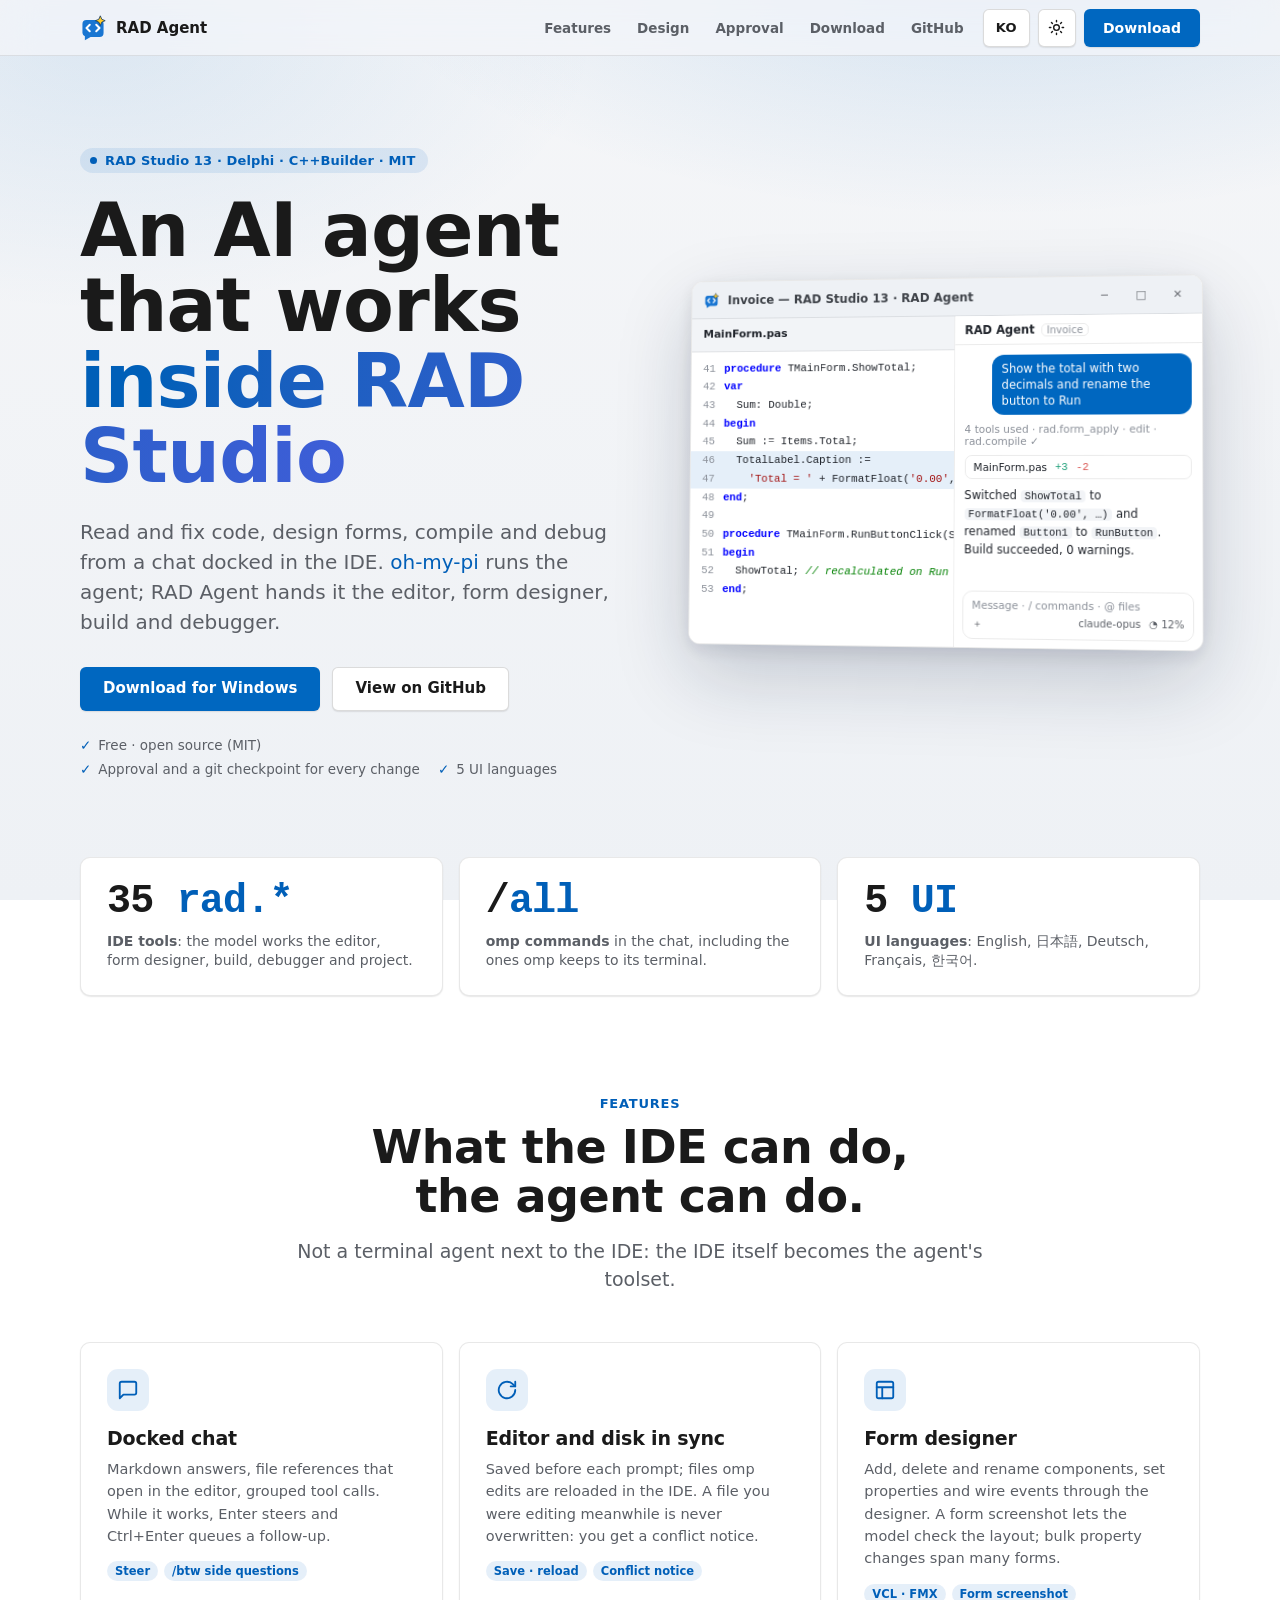
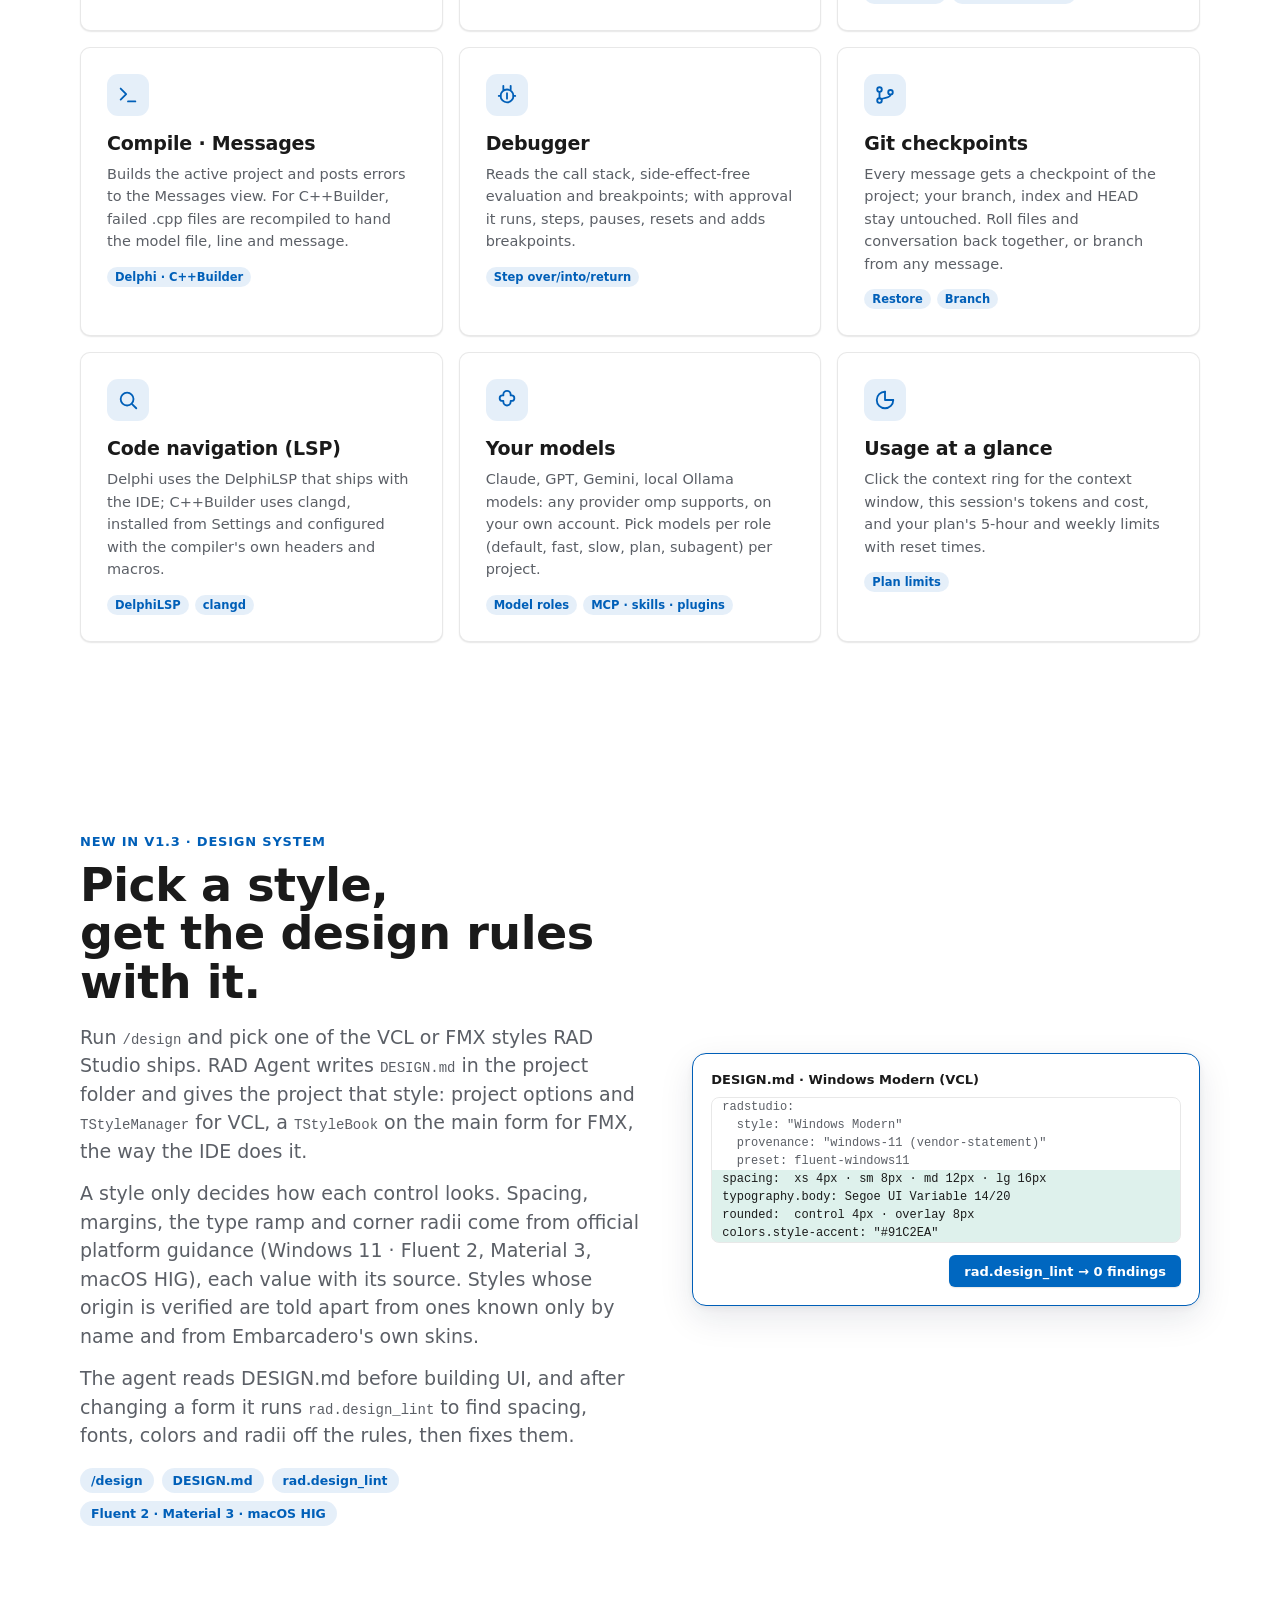
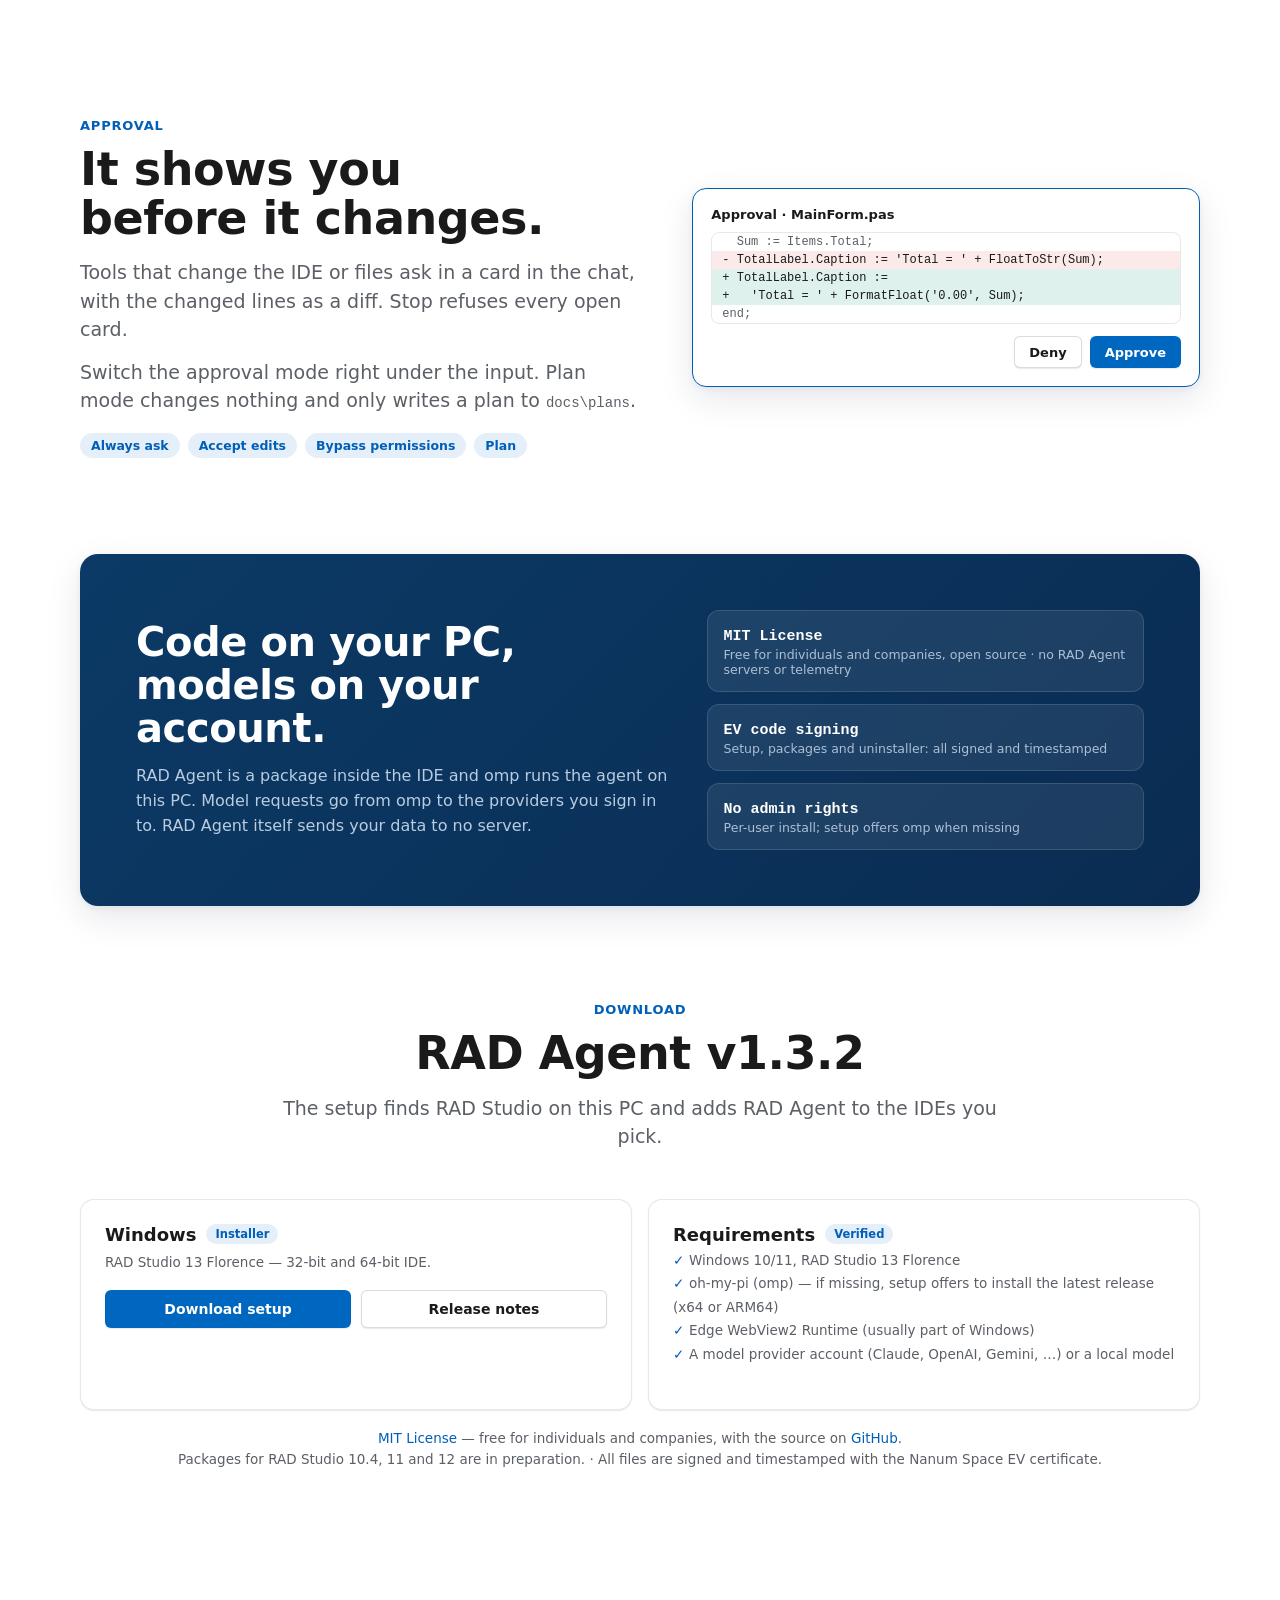
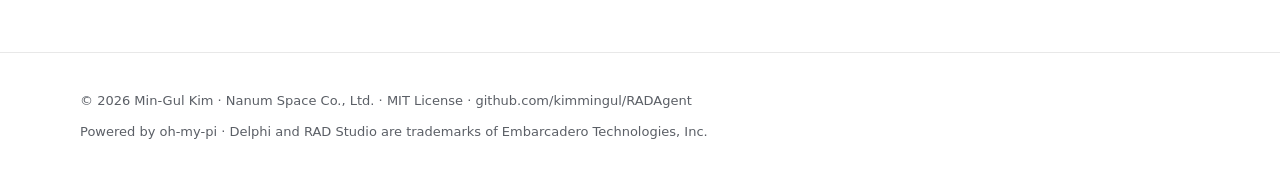
==== commit e9cb954e: "site: v1.3.2 download" ====
--- a/site/index.html
+++ b/site/index.html
@@ -543,7 +543,7 @@
       <div class="wrap">
         <div class="sec-head center reveal">
           <p class="sec-eyebrow" data-i18n="dl.eyebrow">다운로드</p>
-          <h2 class="sec-title">RAD Agent v1.3.1</h2>
+          <h2 class="sec-title">RAD Agent v1.3.2</h2>
           <p class="sec-lede" data-i18n="dl.lede">설치 프로그램이 이 PC의 RAD Studio를 찾아 고른 IDE에 RAD Agent를 추가합니다.</p>
         </div>
         <div class="dl-grid">
@@ -551,8 +551,8 @@
             <div class="arch"><span class="archname">Windows</span><span class="pill" data-i18n="dl.pill">설치형</span></div>
             <p class="for" data-i18n="dl.for">RAD Studio 13 Florence — 32-bit IDE와 64-bit IDE.</p>
             <div class="row">
-              <a class="btn btn-accent" id="dl-setup" href="https://github.com/kimmingul/RADAgent/releases/download/v1.3.1/RADAgent-Setup-1.3.1.0.exe" data-i18n="dl.setup">설치 파일 받기</a>
-              <a class="btn btn-ghost" id="dl-notes" href="https://github.com/kimmingul/RADAgent/releases/tag/v1.3.1" data-i18n="dl.notes">릴리스 노트</a>
+              <a class="btn btn-accent" id="dl-setup" href="https://github.com/kimmingul/RADAgent/releases/download/v1.3.2/RADAgent-Setup-1.3.2.0.exe" data-i18n="dl.setup">설치 파일 받기</a>
+              <a class="btn btn-ghost" id="dl-notes" href="https://github.com/kimmingul/RADAgent/releases/tag/v1.3.2" data-i18n="dl.notes">릴리스 노트</a>
             </div>
           </div>
           <div class="dl reveal">
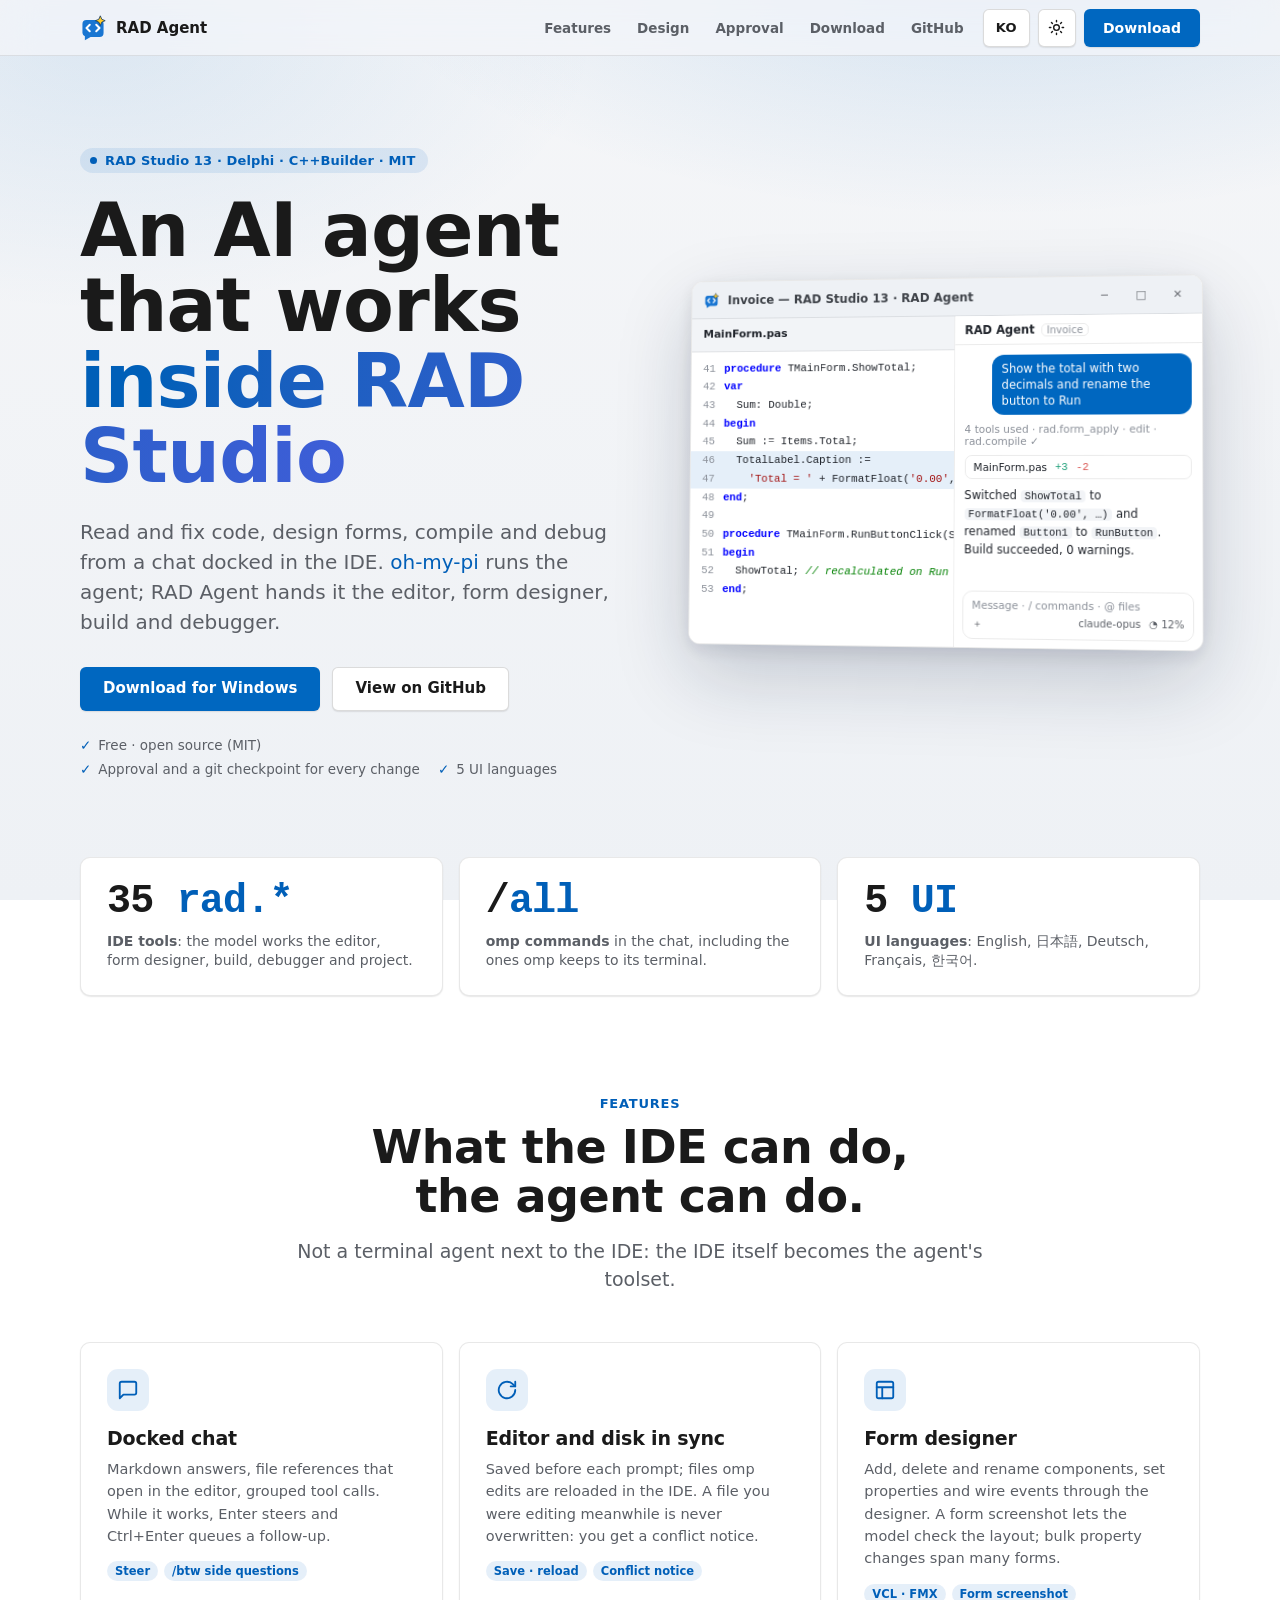
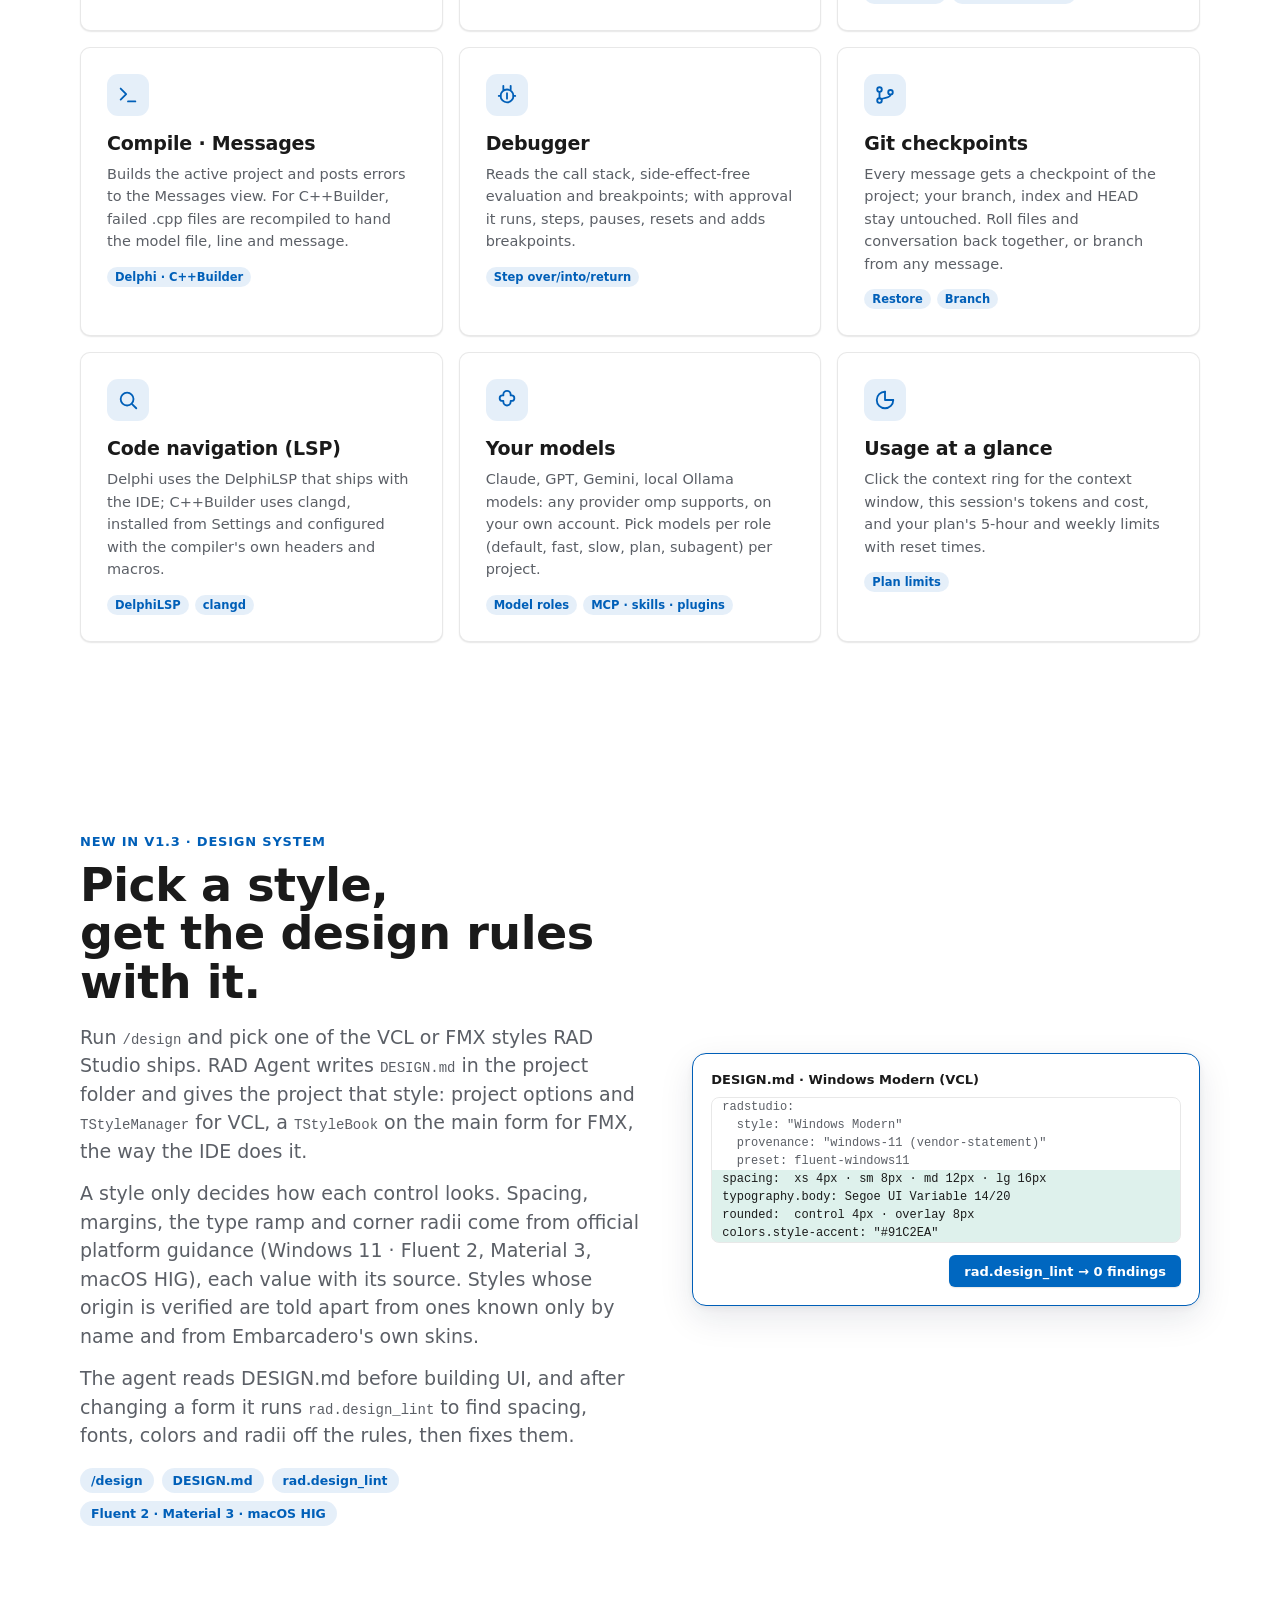
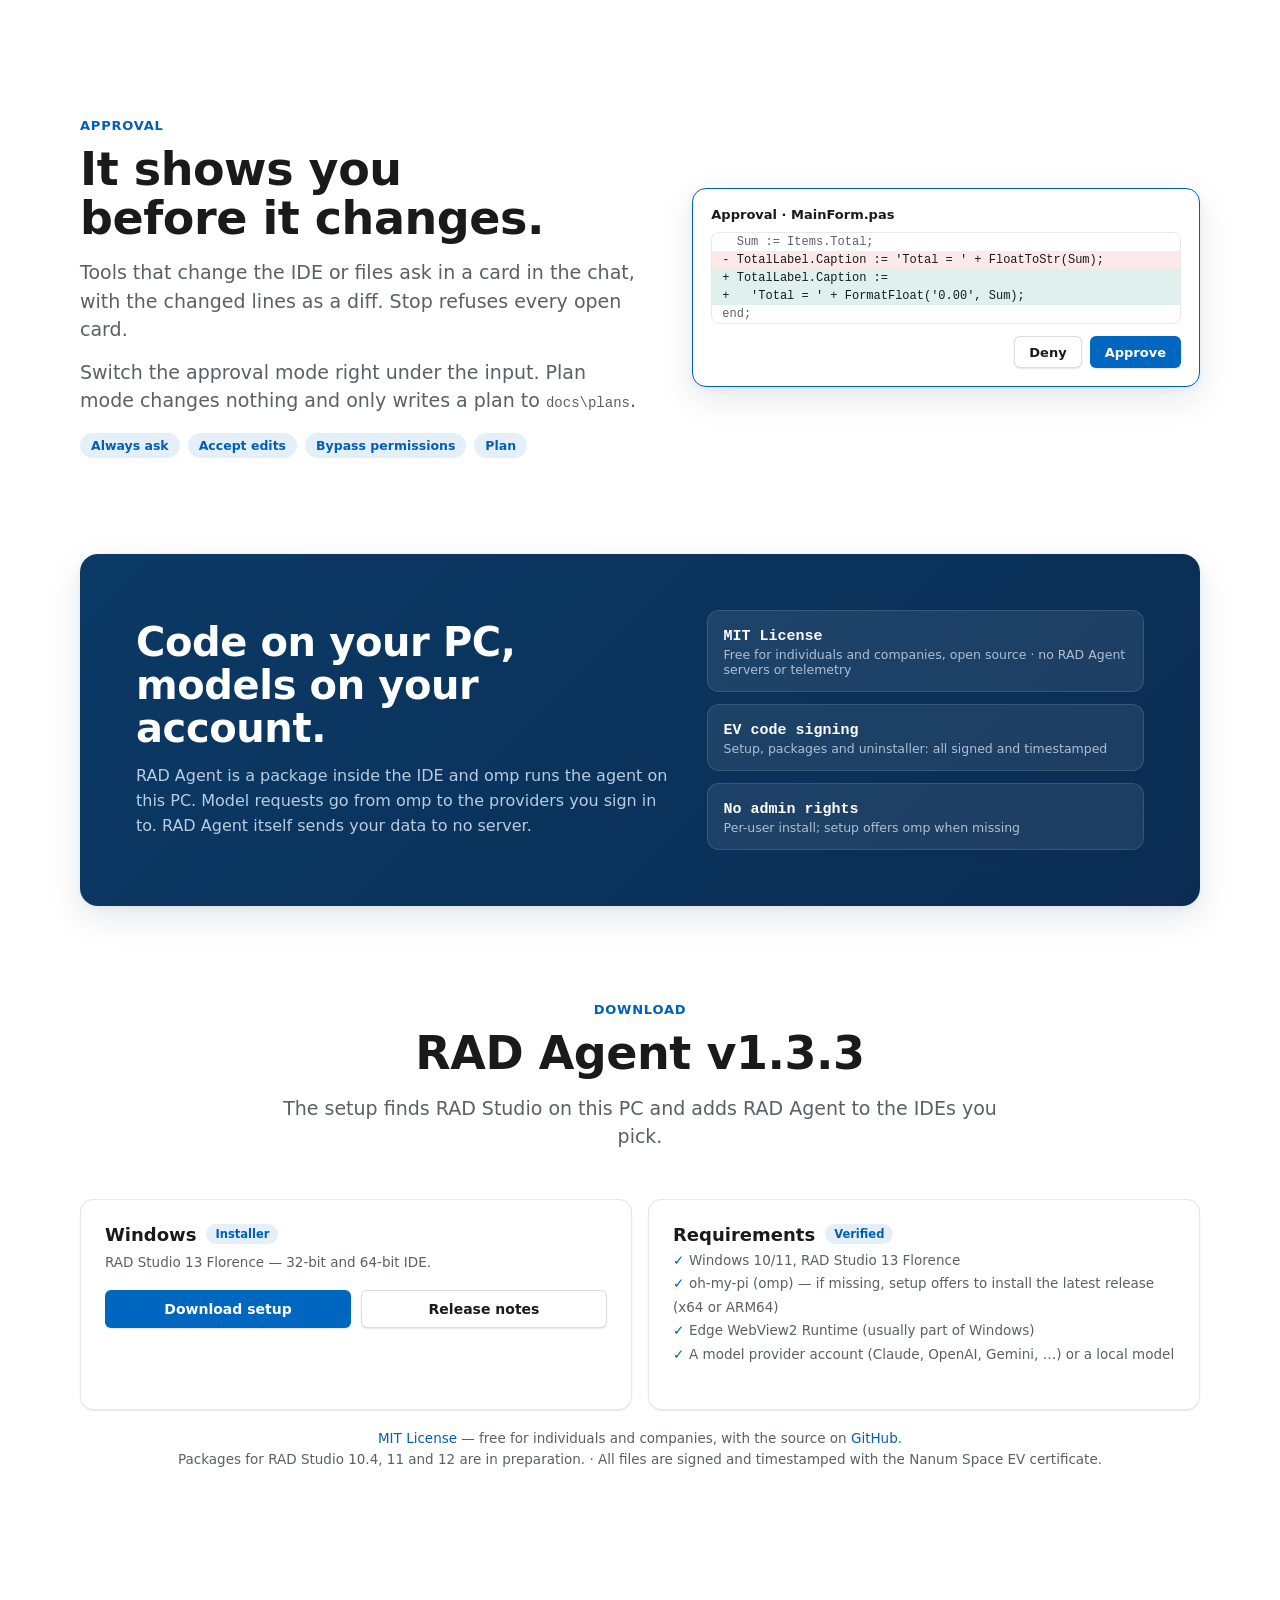
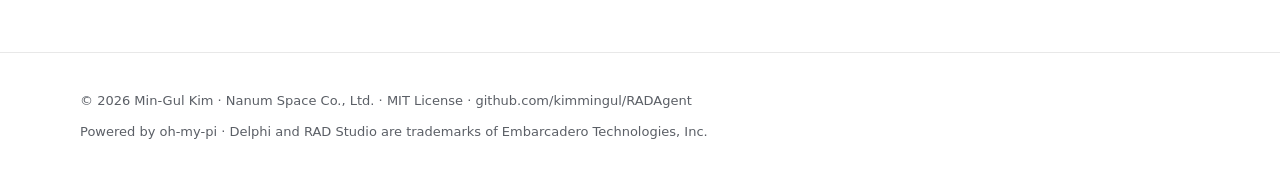
==== commit 903818da: "site: v1.3.3 download" ====
--- a/site/index.html
+++ b/site/index.html
@@ -543,7 +543,7 @@
       <div class="wrap">
         <div class="sec-head center reveal">
           <p class="sec-eyebrow" data-i18n="dl.eyebrow">다운로드</p>
-          <h2 class="sec-title">RAD Agent v1.3.2</h2>
+          <h2 class="sec-title">RAD Agent v1.3.3</h2>
           <p class="sec-lede" data-i18n="dl.lede">설치 프로그램이 이 PC의 RAD Studio를 찾아 고른 IDE에 RAD Agent를 추가합니다.</p>
         </div>
         <div class="dl-grid">
@@ -551,8 +551,8 @@
             <div class="arch"><span class="archname">Windows</span><span class="pill" data-i18n="dl.pill">설치형</span></div>
             <p class="for" data-i18n="dl.for">RAD Studio 13 Florence — 32-bit IDE와 64-bit IDE.</p>
             <div class="row">
-              <a class="btn btn-accent" id="dl-setup" href="https://github.com/kimmingul/RADAgent/releases/download/v1.3.2/RADAgent-Setup-1.3.2.0.exe" data-i18n="dl.setup">설치 파일 받기</a>
-              <a class="btn btn-ghost" id="dl-notes" href="https://github.com/kimmingul/RADAgent/releases/tag/v1.3.2" data-i18n="dl.notes">릴리스 노트</a>
+              <a class="btn btn-accent" id="dl-setup" href="https://github.com/kimmingul/RADAgent/releases/download/v1.3.3/RADAgent-Setup-1.3.3.0.exe" data-i18n="dl.setup">설치 파일 받기</a>
+              <a class="btn btn-ghost" id="dl-notes" href="https://github.com/kimmingul/RADAgent/releases/tag/v1.3.3" data-i18n="dl.notes">릴리스 노트</a>
             </div>
           </div>
           <div class="dl reveal">
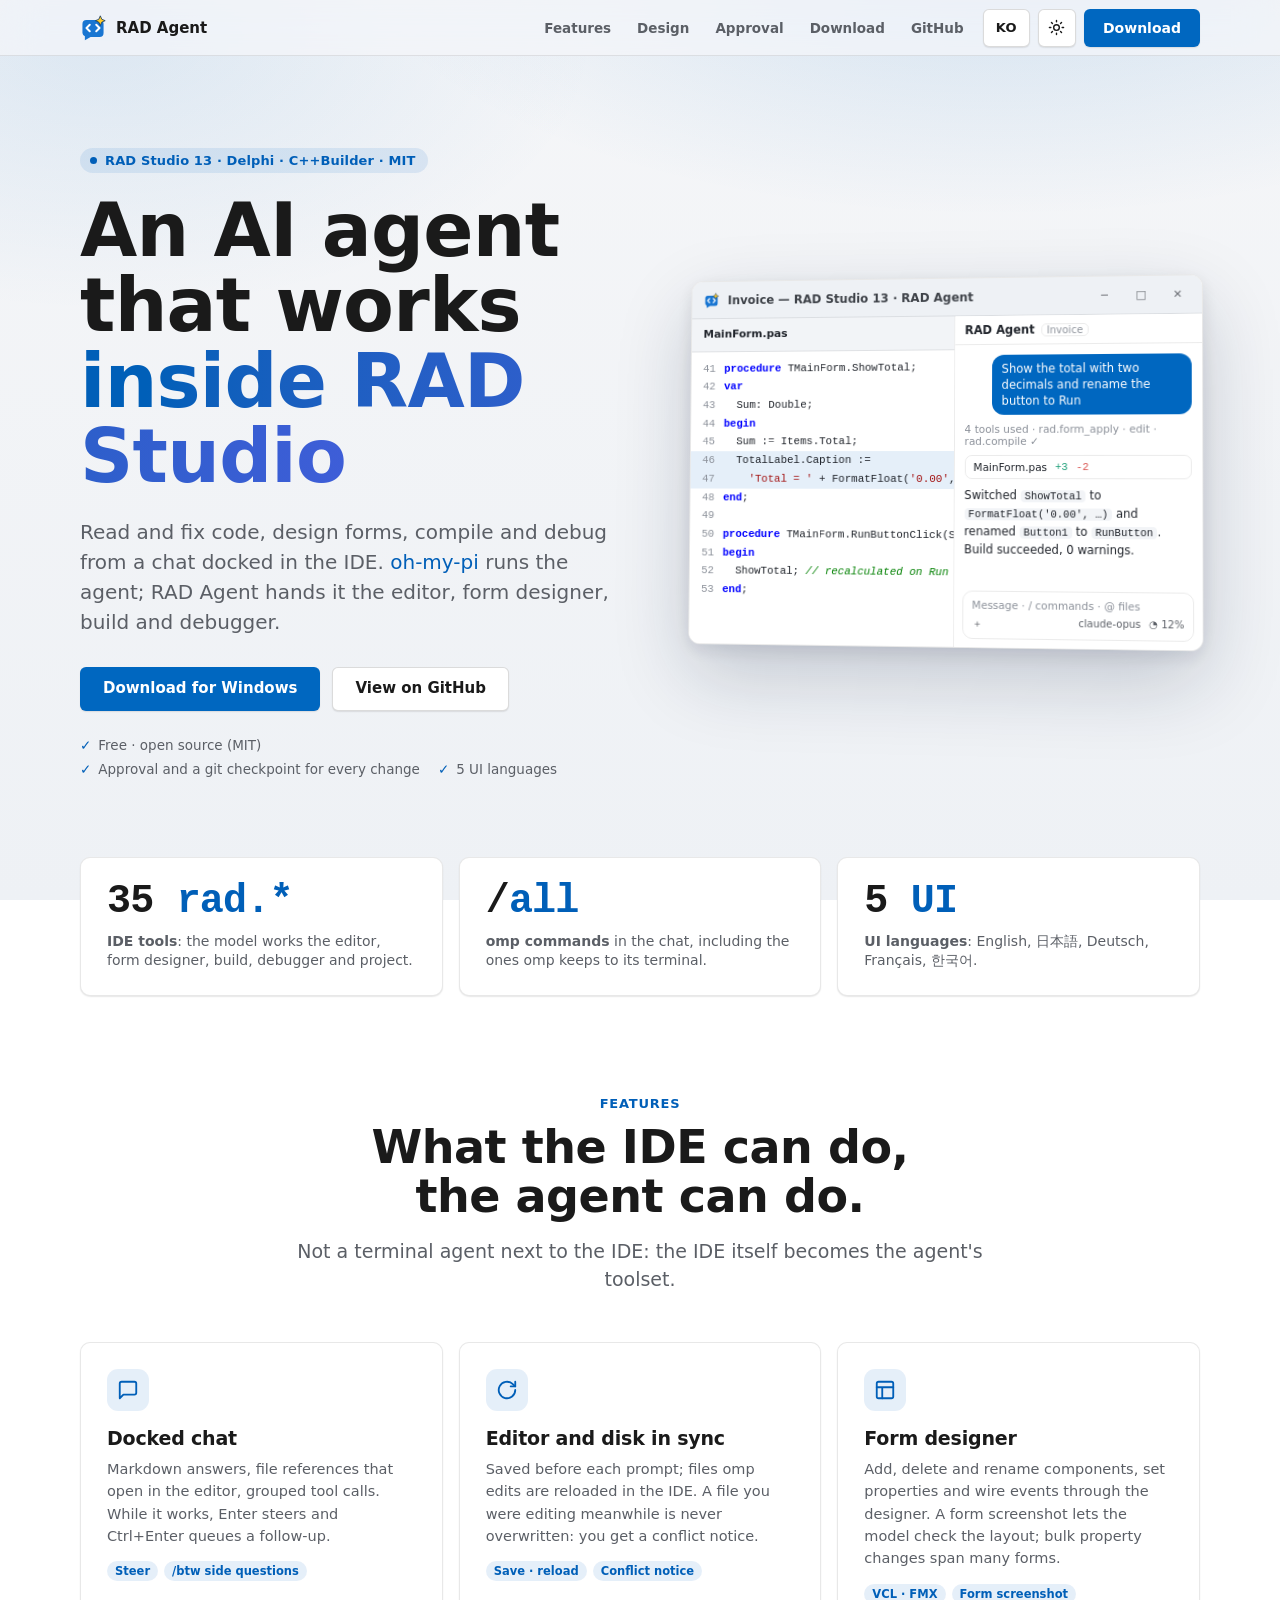
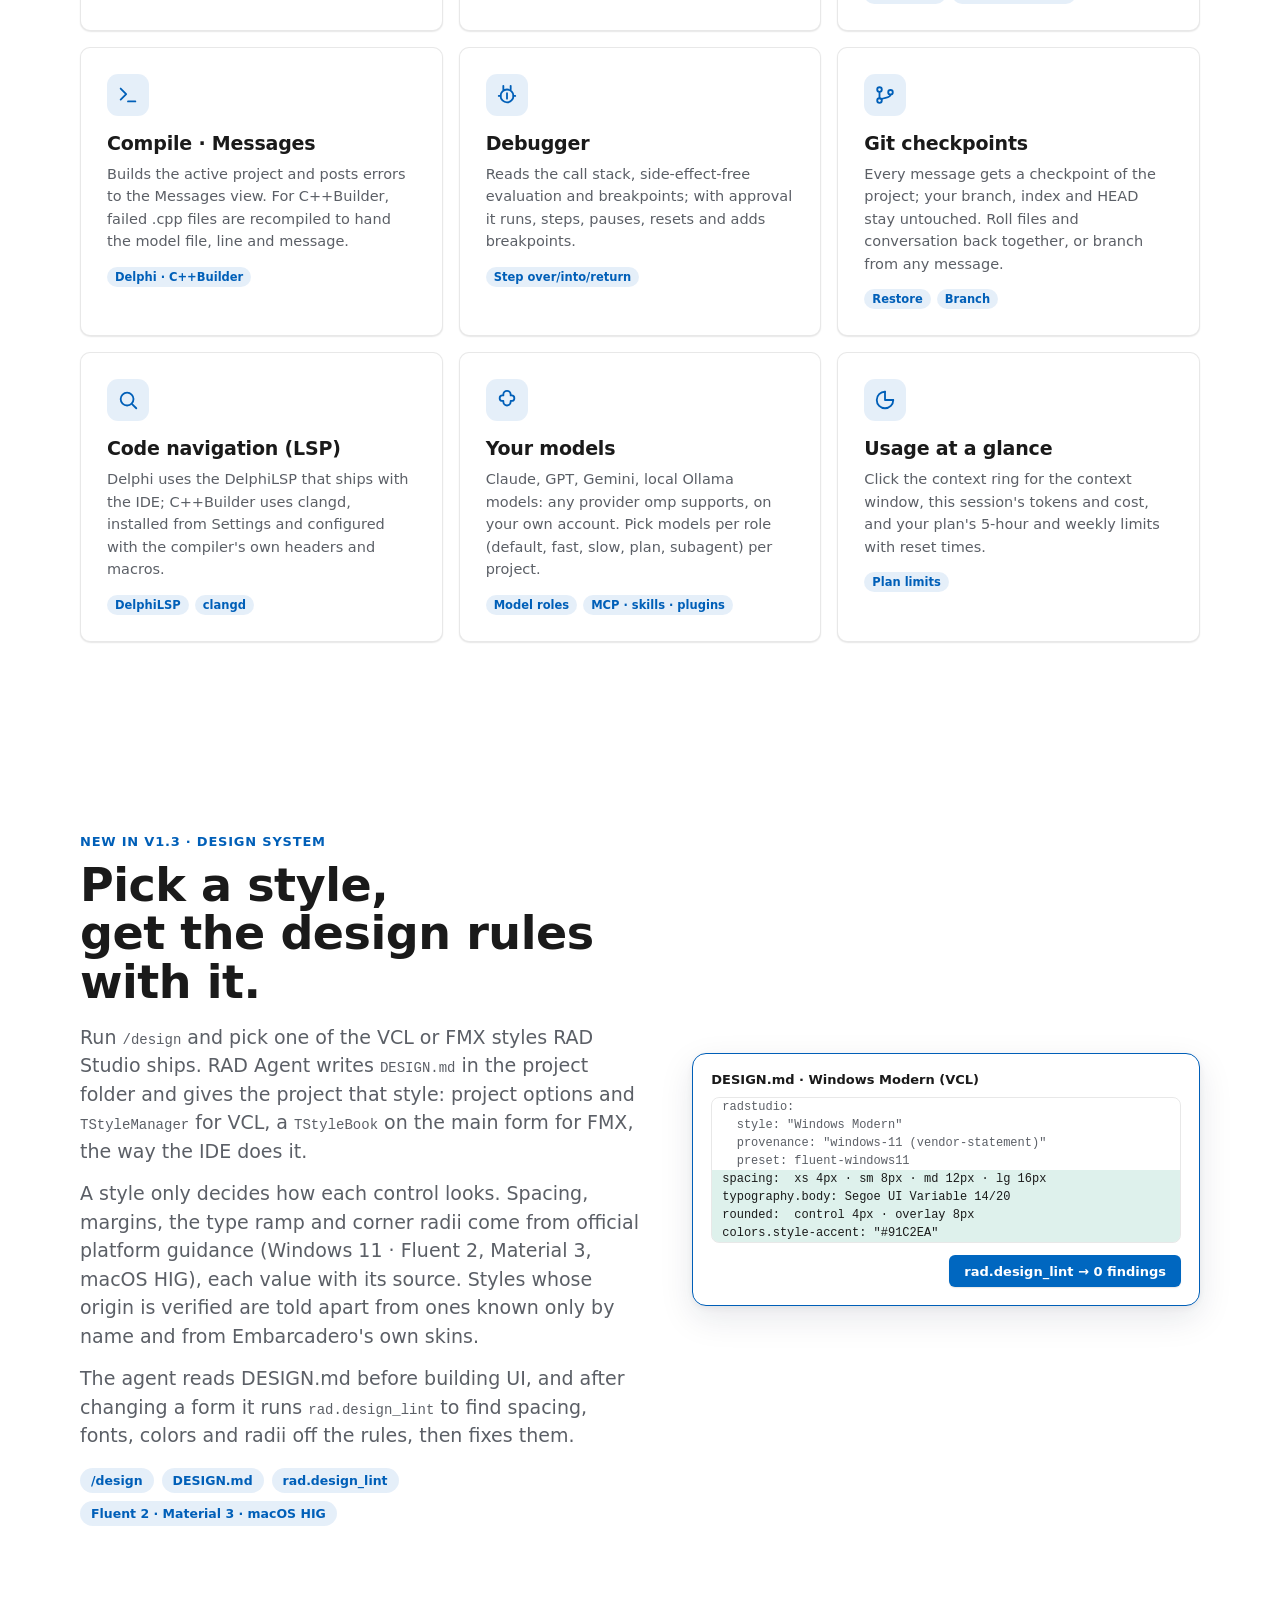
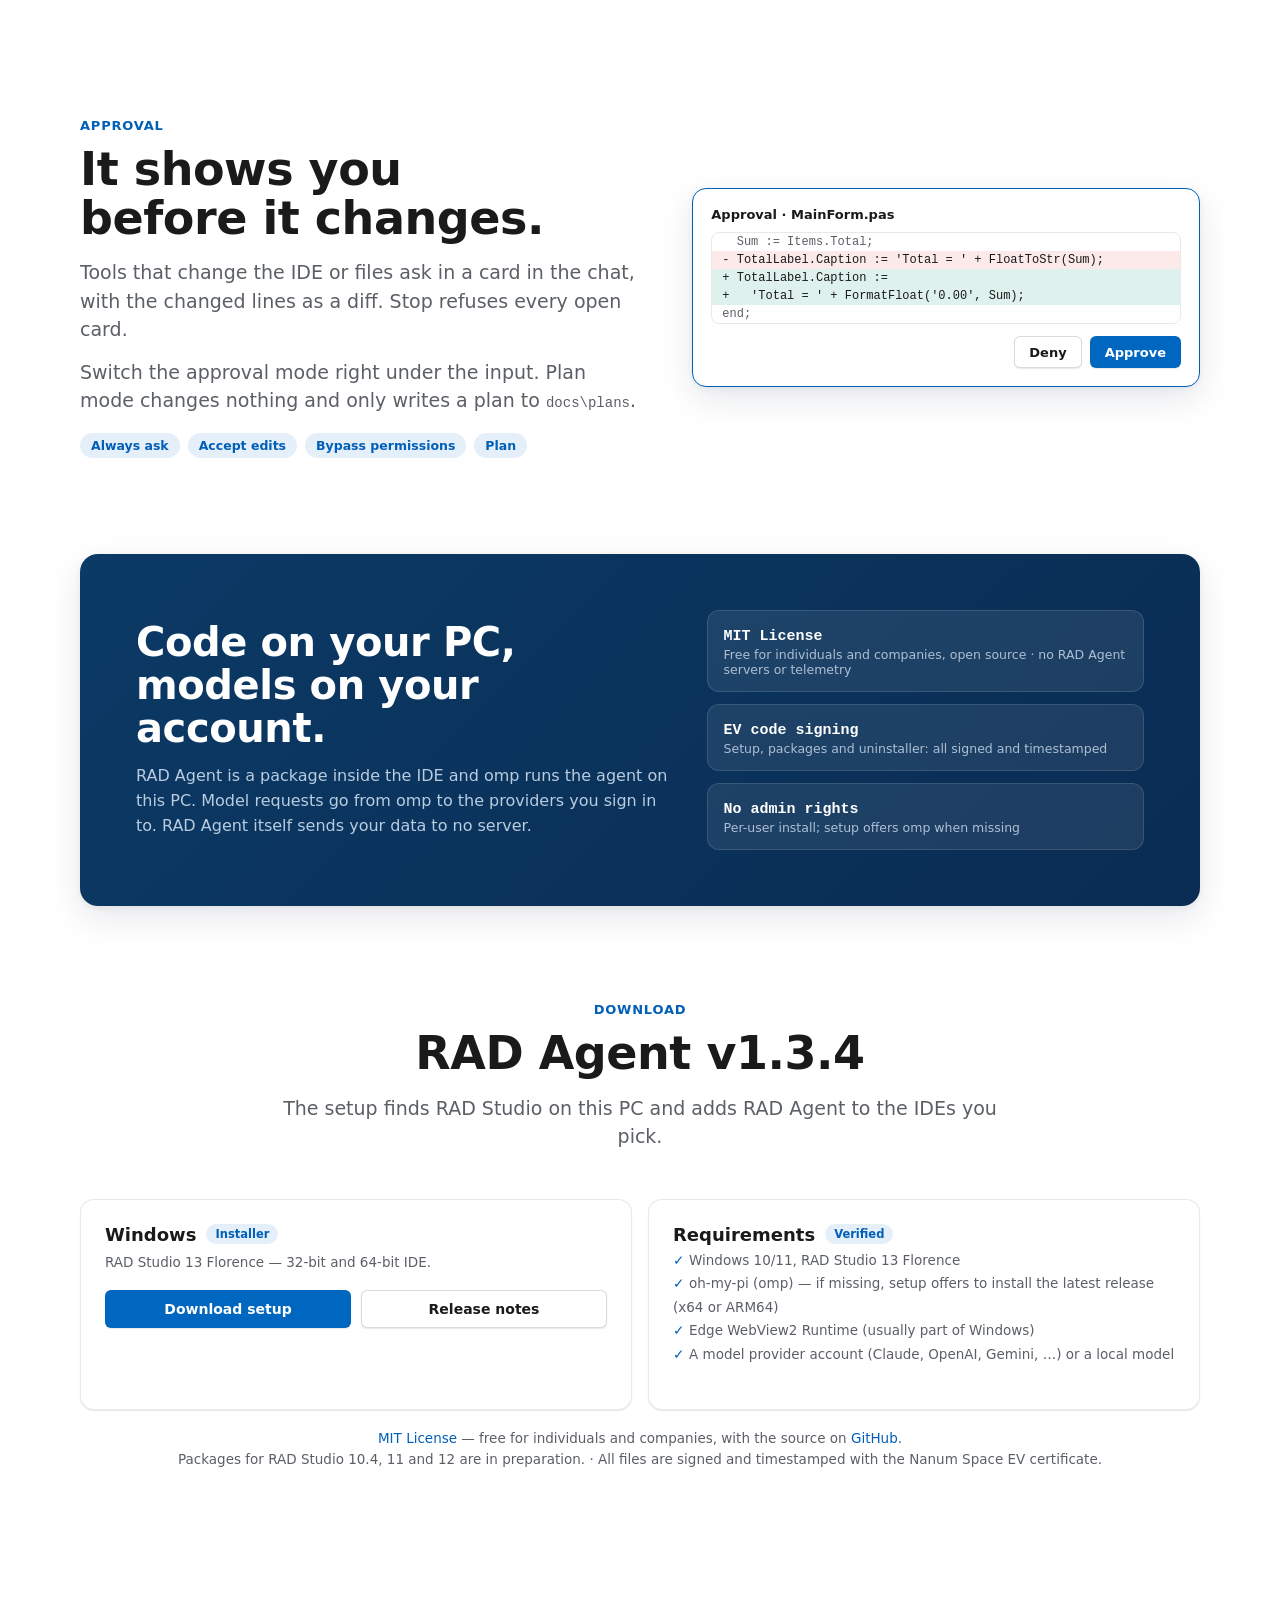
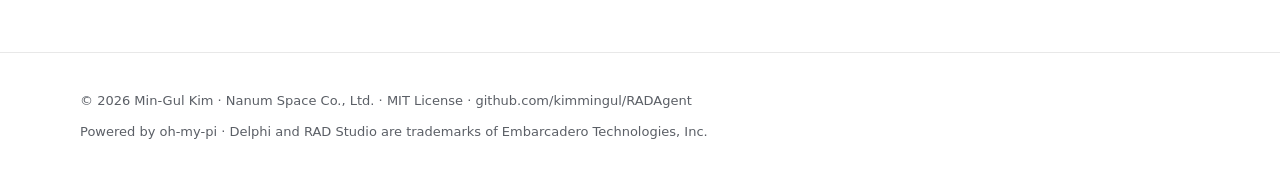
==== commit e27bbbdb: "site: v1.3.4 download" ====
--- a/site/index.html
+++ b/site/index.html
@@ -543,7 +543,7 @@
       <div class="wrap">
         <div class="sec-head center reveal">
           <p class="sec-eyebrow" data-i18n="dl.eyebrow">다운로드</p>
-          <h2 class="sec-title">RAD Agent v1.3.3</h2>
+          <h2 class="sec-title">RAD Agent v1.3.4</h2>
           <p class="sec-lede" data-i18n="dl.lede">설치 프로그램이 이 PC의 RAD Studio를 찾아 고른 IDE에 RAD Agent를 추가합니다.</p>
         </div>
         <div class="dl-grid">
@@ -551,8 +551,8 @@
             <div class="arch"><span class="archname">Windows</span><span class="pill" data-i18n="dl.pill">설치형</span></div>
             <p class="for" data-i18n="dl.for">RAD Studio 13 Florence — 32-bit IDE와 64-bit IDE.</p>
             <div class="row">
-              <a class="btn btn-accent" id="dl-setup" href="https://github.com/kimmingul/RADAgent/releases/download/v1.3.3/RADAgent-Setup-1.3.3.0.exe" data-i18n="dl.setup">설치 파일 받기</a>
-              <a class="btn btn-ghost" id="dl-notes" href="https://github.com/kimmingul/RADAgent/releases/tag/v1.3.3" data-i18n="dl.notes">릴리스 노트</a>
+              <a class="btn btn-accent" id="dl-setup" href="https://github.com/kimmingul/RADAgent/releases/download/v1.3.4/RADAgent-Setup-1.3.4.0.exe" data-i18n="dl.setup">설치 파일 받기</a>
+              <a class="btn btn-ghost" id="dl-notes" href="https://github.com/kimmingul/RADAgent/releases/tag/v1.3.4" data-i18n="dl.notes">릴리스 노트</a>
             </div>
           </div>
           <div class="dl reveal">
